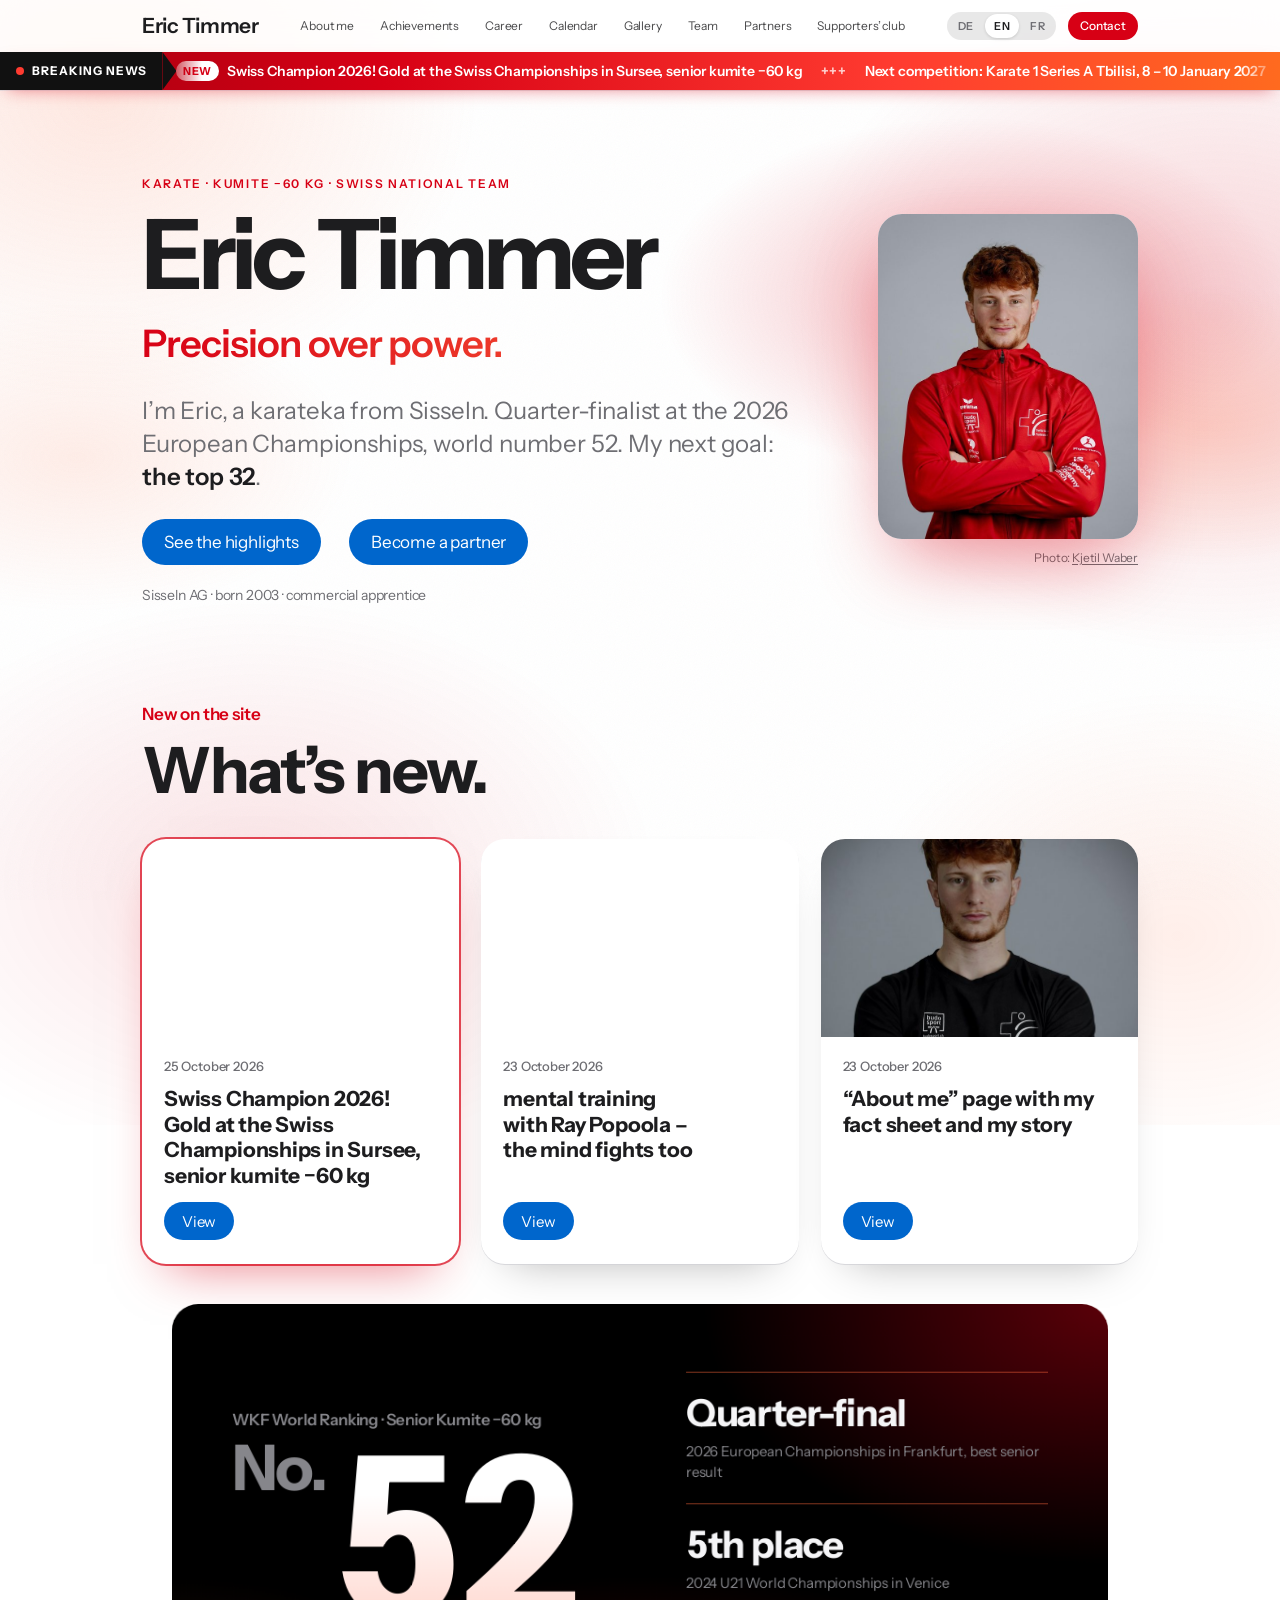
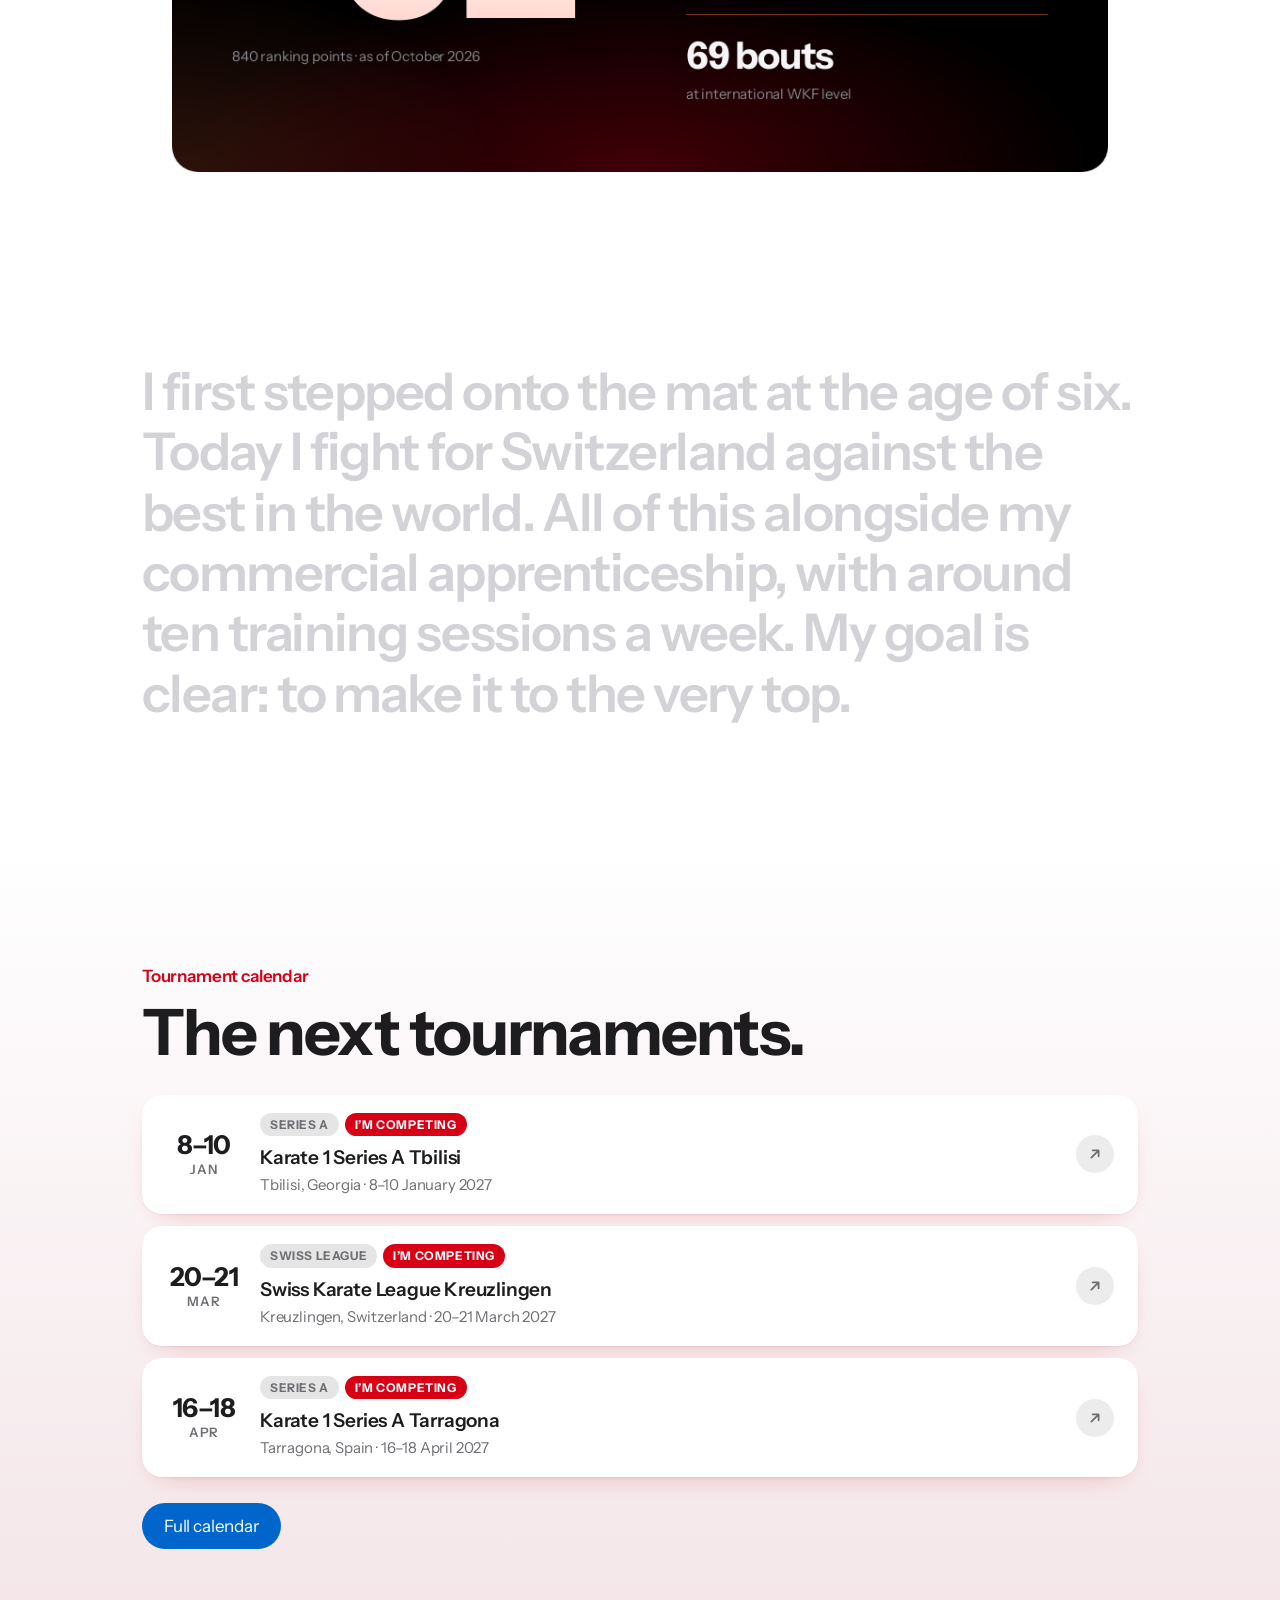
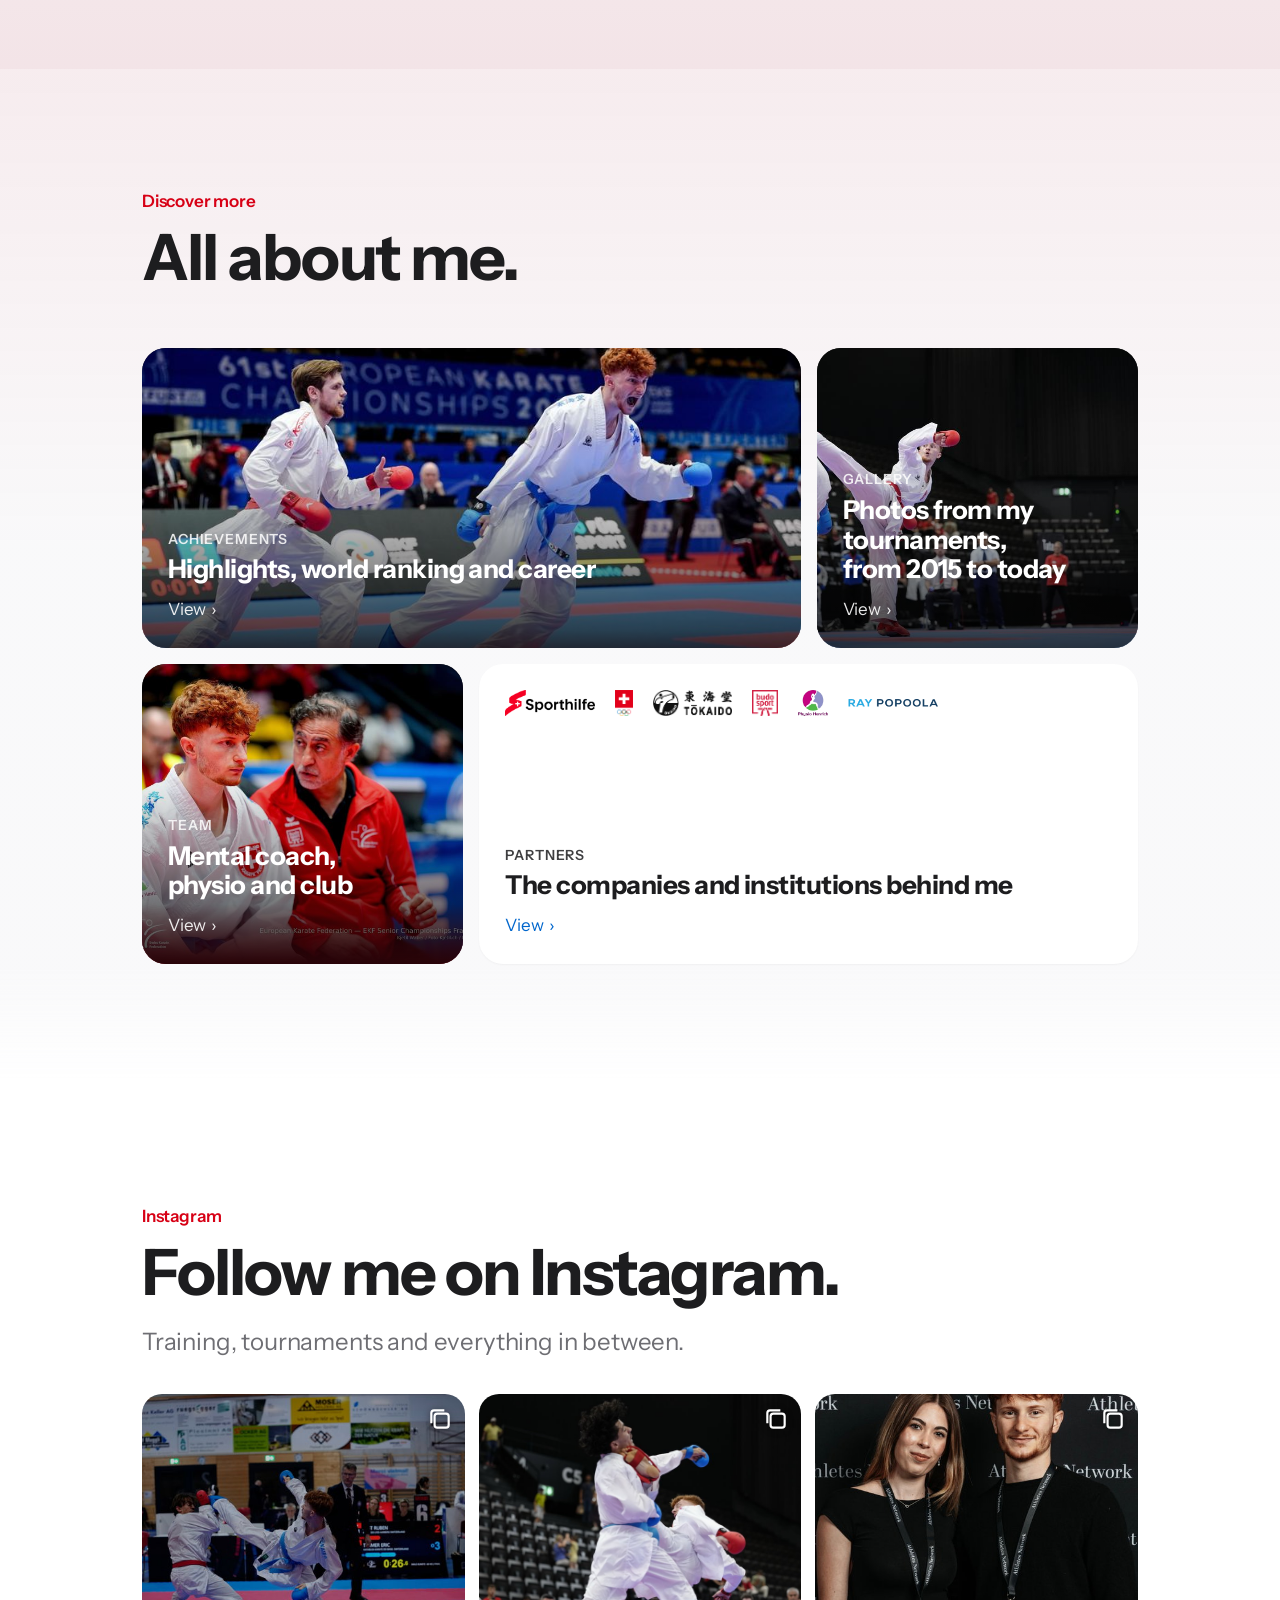
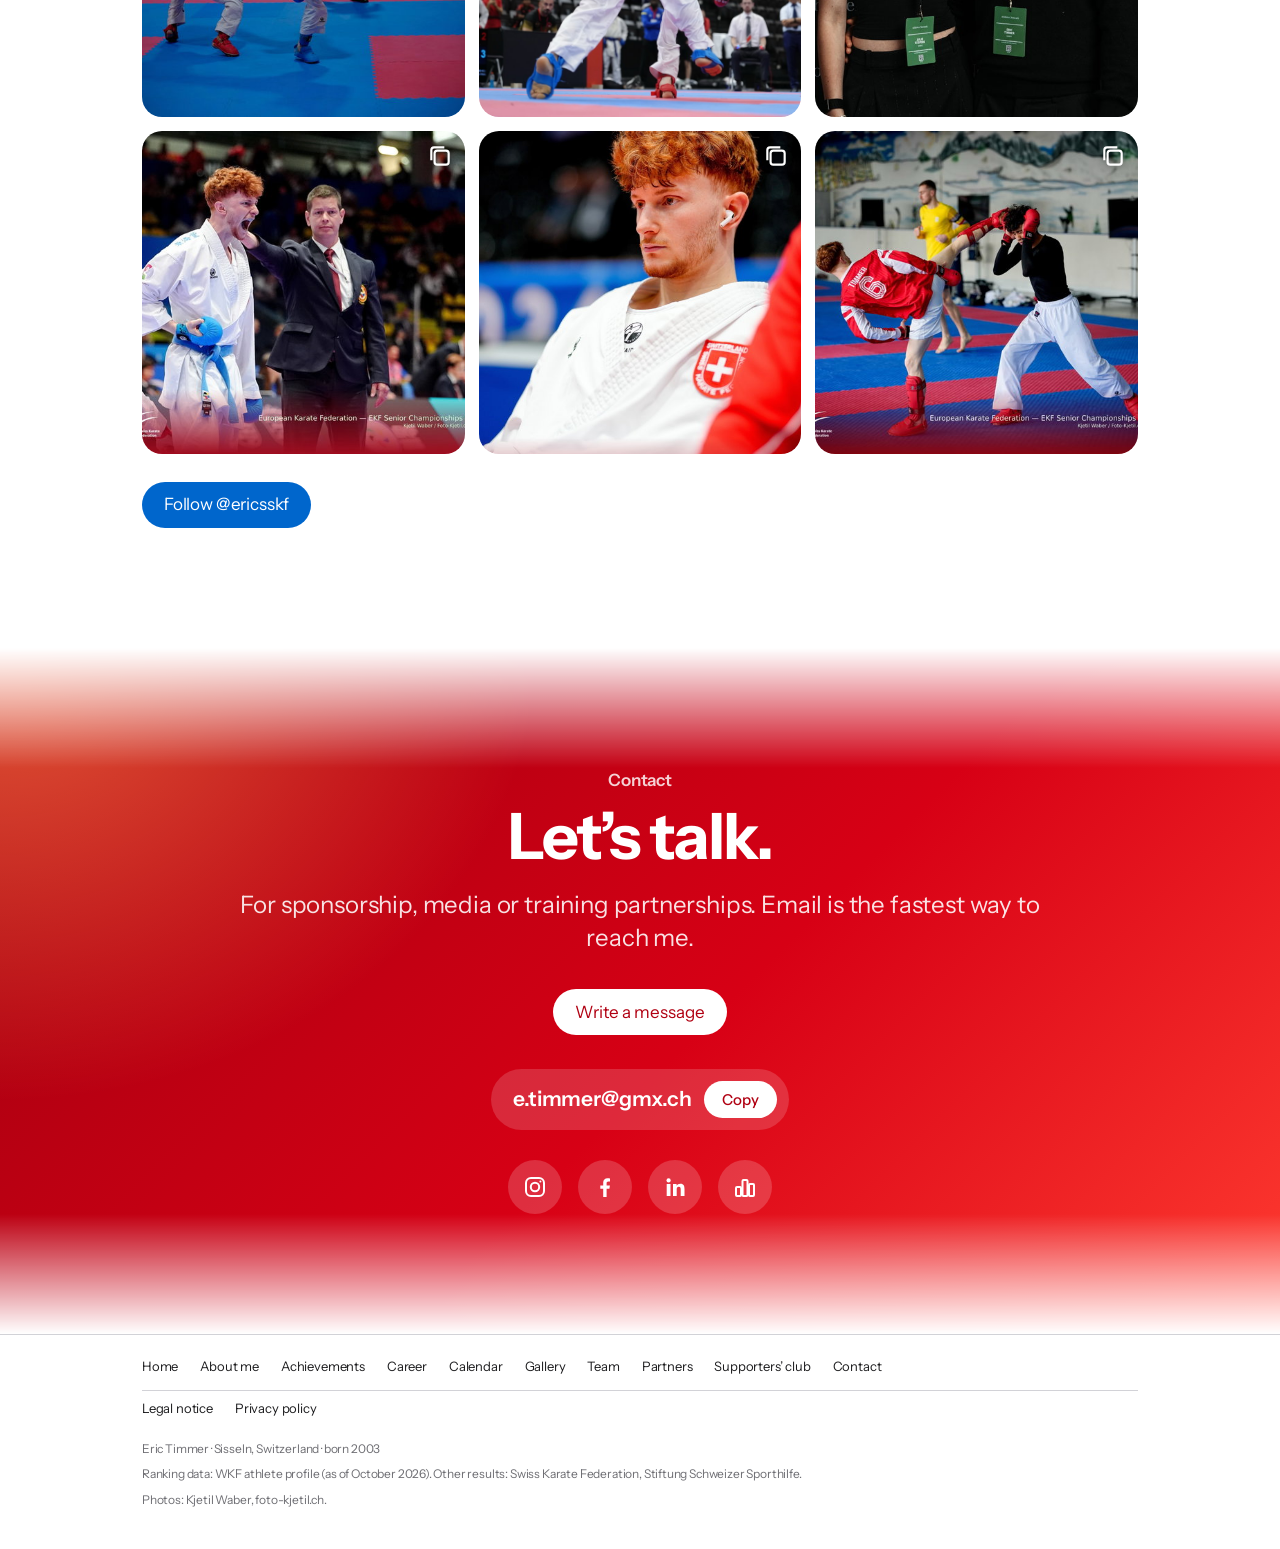
==== index.html @ 9032e252 "Laufband bleibt sichtbar, wenn alles angeklickt ist (Hinweis «auf dem neusten Stand») Co-Authored-By" ====
<!doctype html>
<html lang="de">
<head>
<meta charset="utf-8">
<meta name="viewport" content="width=device-width, initial-scale=1, viewport-fit=cover">
<meta name="color-scheme" content="light dark">
<meta name="theme-color" content="#ffffff" media="(prefers-color-scheme: light)">
<meta name="theme-color" content="#000000" media="(prefers-color-scheme: dark)">
<title>Eric Timmer · Karate, Kumite −60 kg, Schweizer Nationalkader</title>
<meta name="description" content="Eric Timmer, Karateka aus Sisseln (AG). Schweizer Nationalkader, Kumite −60 kg, Nummer 52 der WKF-Weltrangliste.">
<link rel="canonical" href="https://erictimmer.ch/">
<link rel="icon" href="favicon.svg" type="image/svg+xml">
<link rel="icon" href="favicon-32.png" sizes="32x32" type="image/png">
<link rel="apple-touch-icon" href="apple-touch-icon.png">
<meta property="og:type" content="website">
<meta property="og:site_name" content="Eric Timmer">
<meta property="og:locale" content="de_CH">
<meta property="og:title" content="Eric Timmer · Karate, Kumite −60 kg, Schweizer Nationalkader">
<meta property="og:description" content="Eric Timmer, Karateka aus Sisseln (AG). Schweizer Nationalkader, Kumite −60 kg, Nummer 52 der WKF-Weltrangliste.">
<meta property="og:url" content="https://erictimmer.ch/">
<meta property="og:image" content="https://erictimmer.ch/images/og-image.jpg">
<meta property="og:image:width" content="1200">
<meta property="og:image:height" content="630">
<meta property="og:image:alt" content="Eric Timmer in der Swiss-Karate-Federation-Jacke">
<meta name="twitter:card" content="summary_large_image">
<link rel="alternate" hreflang="de" href="https://erictimmer.ch/?lang=de">
<link rel="alternate" hreflang="en" href="https://erictimmer.ch/?lang=en">
<link rel="alternate" hreflang="fr" href="https://erictimmer.ch/?lang=fr">
<link rel="preconnect" href="https://fonts.googleapis.com">
<link rel="preconnect" href="https://fonts.gstatic.com" crossorigin>
<link href="https://fonts.googleapis.com/css2?family=Instrument+Sans:wght@400;500;600;700&display=swap" rel="stylesheet">
<link rel="stylesheet" href="assets/site.css?v=202610251950">
<script type="application/ld+json">{"@context": "https://schema.org", "@type": "Person", "name": "Eric Timmer", "url": "https://erictimmer.ch/", "image": "https://erictimmer.ch/images/portrait/eric-portrait.jpg", "jobTitle": "Karateka", "description": "Schweizer Karateka, Kumite −60 kg, Mitglied des Nationalkaders.", "address": {"@type": "PostalAddress", "addressLocality": "Sisseln", "addressRegion": "AG", "addressCountry": "CH"}, "sameAs": ["https://www.instagram.com/ericsskf/", "https://www.facebook.com/eric.timmer.313", "https://www.linkedin.com/in/eric-timmer-43140928b", "https://www.wkf.net/athletes/!/SUI02254"]}</script>
<script>document.documentElement.classList.add("intro")</script>
</head>
<body>
<div class="intro-cut" aria-hidden="true"><i></i><i></i><i></i><i></i><svg class="ic-cross" viewBox="0 0 32 32"><defs><linearGradient id="icGc" gradientUnits="userSpaceOnUse" x1="6" y1="6" x2="26" y2="26"><stop offset="0" stop-color="#ff9f0a"/><stop offset=".5" stop-color="#fff"/><stop offset="1" stop-color="#ff3b30"/></linearGradient></defs><path class="ic-line" d="M13 6h6v7h7v6h-7v7h-6v-7H6v-6h7z" pathLength="1" stroke="url(#icGc)"/></svg></div>
<nav class="top" aria-label="Hauptnavigation">
  <div class="wrap">
    <a class="brand" href="./">Eric Timmer</a>
    <div class="nav-links" id="navlinks">
      <a href="ueber-mich.html">Über mich</a>
      <a href="erfolge.html">Erfolge</a>
      <a href="karriere.html">Karriere</a>
      <a href="kalender.html">Kalender</a>
      <a href="galerie.html">Galerie</a>
      <a href="team.html">Team</a>
      <a href="partner.html">Partner</a>
      <a href="goennerclub.html">Gönnerclub</a>
      <a href="#kontakt" class="only-m" data-contact>Kontakt</a>
    </div>
    <div class="nav-right">
      <div class="lang" role="group" aria-label="Sprache · Language · Langue">
        <button type="button" data-lang="de" aria-pressed="true" lang="de" title="Deutsch">DE</button>
        <button type="button" data-lang="en" aria-pressed="false" lang="en" title="English">EN</button>
        <button type="button" data-lang="fr" aria-pressed="false" lang="fr" title="Français">FR</button>
      </div>
      <a class="pill" href="#kontakt" data-contact>Kontakt</a>
      <button type="button" class="menu-btn" id="menubtn" aria-label="Menü" aria-expanded="false" aria-controls="navlinks"><svg class="bars" viewBox="0 0 20 20" fill="none" stroke="currentColor" stroke-width="1.8" stroke-linecap="round"><path d="M3 6h14M3 14h14"/></svg><svg class="x" viewBox="0 0 20 20" fill="none" stroke="currentColor" stroke-width="1.8" stroke-linecap="round"><path d="M5 5l10 10M15 5L5 15"/></svg></button>
    </div>
  </div>
</nav>

<main id="top">

<!-- HERO -->
  <section class="hero hero-split">
    <div class="wrap hs">
      <div class="hs-text">
        <div class="eyebrow">Karate · Kumite −60 kg · Schweizer Nationalkader</div>
        <h1>Eric Timmer</h1>
        <div class="sub">Präzision statt Kraft.</div>
        <p class="lead">Ich bin Eric, Karateka aus Sisseln. Viertelfinal an der Europameisterschaft 2026, Nummer 52 der Welt. Mein nächstes Ziel: <b>die Top 32</b>.</p>
        <div class="ctas">
          <a class="btn" href="erfolge.html">Highlights ansehen</a>
          <a class="btn" href="partner.html">Partner werden</a>
        </div>
        <p class="hs-meta">Sisseln AG · Jahrgang 2003 · Kaufmann EFZ in Ausbildung</p>
      </div>
      <figure class="hs-photo">
        <img src="images/portrait/eric-portrait.jpg" srcset="images/portrait/eric-portrait-sm.jpg 640w, images/portrait/eric-portrait.jpg 1100w" sizes="(max-width: 860px) 100vw, 480px" width="1100" height="1650" alt="Eric Timmer im Dress der Swiss Karate Federation" fetchpriority="high" decoding="async">
        <figcaption>Foto: <a href="https://foto-kjetil.ch" target="_blank" rel="noopener">Kjetil Waber</a></figcaption>
      </figure>
    </div>
  </section>
<!-- NEU -->
  <section class="band news-home" id="neu" hidden>
    <div class="wrap">
      <div class="eyebrow r">Neu auf der Seite</div>
      <h2 class="h-sec r" style="--d:.05s">Das ist neu.</h2>
      <div class="ncards" id="newscards" data-limit="3"></div>
    </div>
  </section>
<!-- PANEL -->
  <section class="stage" id="ranking">
    <div class="wrap">
      <div class="panel" id="panel">
        <div class="panel-grid">
          <div>
            <div class="k">WKF-Weltrangliste · Elite Kumite −60 kg</div>
            <div class="rank-big"><small>Nr.</small><span class="count" data-to="52">52</span></div>
            <p class="cap">840 Ranglistenpunkte · Stand Oktober 2026</p>
          </div>
          <div class="panel-facts">
            <div class="pf"><div class="v">Viertelfinal</div><div class="l">EM 2026 in Frankfurt, bestes Elite-Resultat</div></div>
            <div class="pf"><div class="v">5. Platz</div><div class="l">U21-Weltmeisterschaft 2024 in Venedig</div></div>
            <div class="pf"><div class="v"><span class="count" data-to="69">69</span> Kämpfe</div><div class="l">auf internationaler WKF-Ebene</div></div>
          </div>
        </div>
      </div>
    </div>
  </section>
<!-- STATEMENT -->
  <section class="band statement">
    <div class="wrap">
      <p id="statement">Mit sechs Jahren stand ich zum ersten Mal auf der Matte. Heute kämpfe ich für die *Schweiz* gegen die Besten der Welt. Neben meiner KV-Lehre und mit rund zehn Trainings pro Woche. Mein Ziel ist klar: ganz *an* *die* *Spitze.*</p>
    </div>
  </section>
  <!-- ENTDECKEN -->
  <section class="band" id="turniere">
    <div class="wrap">
      <div class="eyebrow r">Turnierkalender</div>
      <h2 class="h-sec r" style="--d:.05s">Die nächsten Turniere.</h2>
      <div id="calnext" class="cal" data-limit="3" aria-live="polite"></div>
      <div class="r" style="--d:.1s; margin-top: 26px"><a class="btn" href="kalender.html">Ganzer Kalender</a></div>
    </div>
  </section>
  <section class="band alt" id="entdecken">
    <div class="wrap">
      <div class="eyebrow r">Entdecke mehr</div>
      <h2 class="h-sec r" style="--d:.05s">Alles über mich.</h2>
      <div class="xtiles">
        <a class="xt wide r" href="erfolge.html"><img src="images/em-frankfurt-2026/10-sm.jpg" alt="" loading="lazy" decoding="async"><span class="xt-k">Erfolge</span><span class="xt-h">Highlights, Weltrangliste und Karriere</span><span class="xt-go chev">Ansehen</span></a>
        <a class="xt r" href="galerie.html" style="--d:.06s"><img src="images/basel-open-masters-2026/04-sm.jpg" alt="" loading="lazy" decoding="async"><span class="xt-k">Galerie</span><span class="xt-h">Fotos von meinen Turnieren, von 2015 bis heute</span><span class="xt-go chev">Ansehen</span></a>
        <a class="xt r" href="team.html"><img src="images/em-frankfurt-2026/13-sm.jpg" alt="" loading="lazy" decoding="async"><span class="xt-k">Team</span><span class="xt-h">Mentalcoach, Physio und Verein</span><span class="xt-go chev">Ansehen</span></a>
        <a class="xt plain wide r" href="partner.html" style="--d:.06s"><span class="xt-logos"><img src="images/partner/sporthilfe.png" alt=""><img src="images/partner/swiss-olympic.png" alt=""><img src="images/partner/tokaido.png" alt=""><img src="images/partner/budosport.png" alt=""><img src="images/partner/physio-henrich.png" alt=""><img src="images/partner/ray-popoola.png" alt=""></span><span class="xt-k">Partner</span><span class="xt-h">Die Firmen und Institutionen hinter mir</span><span class="xt-go chev">Ansehen</span></a>
      </div>
    </div>
  </section>
<!-- KONTAKT -->
  <!-- INSTAGRAM (Daten: assets/instagram.json, täglich über Behold) -->
  <section class="band" id="instagram" hidden>
    <div class="wrap">
      <div class="eyebrow r">Instagram</div>
      <h2 class="h-sec r" style="--d:.05s">Folge mir auf Instagram.</h2>
      <p class="lead r" style="--d:.1s">Training, Turniere und alles dazwischen.</p>
      <div class="ig-grid" id="ig-grid"></div>
      <div class="r" style="margin-top: 28px"><a class="btn" href="https://www.instagram.com/ericsskf/" target="_blank" rel="noopener">@ericsskf folgen</a></div>
    </div>
  </section>
  <section class="band contact" id="kontakt">
    <div class="wrap">
      <div class="eyebrow r">Kontakt</div>
      <h2 class="h-sec r" style="--d:.05s">Lass uns reden.</h2>
      <p class="lead r" style="--d:.1s">Für Sponsoring, Medien oder Trainingskooperationen. Am schnellsten per E-Mail.</p>
      <div class="r" style="--d:.12s; margin-top: 34px"><button type="button" class="btn cd-open" data-contact>Nachricht schreiben</button></div>
      <div class="mailrow r" style="--d:.15s">
        <code id="mail">e.timmer@gmx.ch</code>
        <button type="button" id="copy">Kopieren</button>
      </div>
      <div class="socials r" style="--d:.2s">
        <a class="sico" href="https://www.instagram.com/ericsskf/" target="_blank" rel="noopener" aria-label="Instagram" title="Instagram"><svg viewBox="0 0 24 24" aria-hidden="true" fill="none" stroke="currentColor" stroke-width="2" stroke-linecap="round" stroke-linejoin="round"><rect x="3" y="3" width="18" height="18" rx="5"/><circle cx="12" cy="12" r="4.2"/><circle cx="17.4" cy="6.6" r="1" fill="currentColor" stroke="none"/></svg></a>
        <a class="sico" href="https://www.facebook.com/eric.timmer.313" target="_blank" rel="noopener" aria-label="Facebook" title="Facebook"><svg viewBox="0 0 24 24" aria-hidden="true" fill="currentColor"><path d="M13.6 22v-8.2h2.8l.5-3.4h-3.3V8.3c0-1 .4-1.800 1.900-1.800H17V3.400c-.3 0-1.300-.2-2.500-.2-2.600 0-4.300 1.600-4.300 4.400v2.800H7.300v3.400h2.900V22z"/></svg></a>
        <a class="sico" href="https://www.linkedin.com/in/eric-timmer-43140928b" target="_blank" rel="noopener" aria-label="LinkedIn" title="LinkedIn"><svg viewBox="0 0 24 24" aria-hidden="true" fill="currentColor"><circle cx="5.600" cy="5.400" r="2.100"/><rect x="3.700" y="9" width="3.800" height="12"/><path d="M10 9h3.600v1.700c.6-1.100 1.900-2 3.800-2 3.500 0 4.100 2.300 4.100 5.300V21h-3.800v-6.200c0-1.500 0-3-1.900-3s-2.100 1.400-2.100 2.900V21H10z"/></svg></a>
        <a class="sico" href="https://www.wkf.net/athletes/!/SUI02254" target="_blank" rel="noopener" aria-label="WKF-Profil" title="WKF-Profil"><svg viewBox="0 0 24 24" aria-hidden="true" fill="none" stroke="currentColor" stroke-width="2" stroke-linecap="round" stroke-linejoin="round"><rect x="3" y="12" width="5" height="9" rx="1"/><rect x="9.500" y="5" width="5" height="16" rx="1"/><rect x="16" y="9" width="5" height="12" rx="1"/></svg></a>
      </div>
    </div>
  </section>

<dialog class="cdlg" id="cdlg" aria-labelledby="cdlg-t">
    <form id="cform" novalidate>
      <div class="cd-head"><h3 id="cdlg-t">Schreib mir</h3><button type="button" class="cd-x" id="cdx" aria-label="Schliessen">×</button></div>
      <p class="cd-sub">Ich melde mich so schnell wie möglich bei dir.</p>
      <label class="fl" for="cf-name"><span>Name</span><input id="cf-name" name="name" autocomplete="name" required></label>
      <label class="fl" for="cf-email"><span>E-Mail</span><input id="cf-email" name="email" type="email" autocomplete="email" required></label>
      <label class="fl" for="cf-topic"><span>Thema</span><select id="cf-topic" name="topic"><option value="Sponsoring">Sponsoring</option><option value="Gönnerclub">Gönnerclub</option><option value="Medien">Medien</option><option value="Training">Training</option><option value="Anderes">Anderes</option></select></label>
      <label class="fl" for="cf-msg"><span>Nachricht</span><textarea id="cf-msg" name="message" rows="6" required></textarea></label>
      <input type="text" name="_honey" id="cf-honey" class="hp" tabindex="-1" autocomplete="off" aria-hidden="true">
      <p class="cd-err" id="cf-err" role="alert" hidden></p>
      <button class="btn cd-send" type="submit" id="cf-send">Nachricht senden</button>
      <p class="cd-priv">Deine Nachricht wird über den Formular-Dienst Web3Forms an mein E-Mail-Postfach weitergeleitet.</p>
    </form>
    <div class="cd-done" id="cf-done" hidden>
      <div class="cd-ok" aria-hidden="true">✓</div>
      <h3>Danke!</h3>
      <p>Deine Nachricht ist unterwegs. Ich melde mich bald bei dir.</p>
      <button type="button" class="btn cd-send" id="cf-close">Schliessen</button>
    </div>
  </dialog>
</main>

<footer>
  <div class="wrap">
    <nav class="fnav" aria-label="Seiten">
      <a href="./">Startseite</a>
      <a href="ueber-mich.html">Über mich</a>
      <a href="erfolge.html">Erfolge</a>
      <a href="karriere.html">Karriere</a>
      <a href="kalender.html">Kalender</a>
      <a href="galerie.html">Galerie</a>
      <a href="team.html">Team</a>
      <a href="partner.html">Partner</a>
      <a href="goennerclub.html">Gönnerclub</a>
      <a href="#kontakt" data-contact>Kontakt</a>
    </nav>
    <nav class="fnav flegal" aria-label="Rechtliches">
      <a href="impressum.html">Impressum</a>
      <a href="datenschutz.html">Datenschutz</a>
    </nav>
    <div>Eric Timmer · Sisseln AG · Jahrgang 2003</div>
    <div>Ranglistendaten: WKF-Athletenprofil (Stand Oktober 2026). Weitere Resultate: Swiss Karate Federation, Stiftung Schweizer Sporthilfe.</div>
    <div>Fotos: Kjetil Waber, foto-kjetil.ch.</div>
  </div>
</footer>

<script src="assets/site.js?v=202610251950"></script>
</body>
</html>
---- assets/site.css ----
/* Layout: Apple-artige Produktseite. Helle, ruhige Flächen, riesige Typo, ein dunkles "Produkt"-Panel mit dem Weltrang, Highlights als wischbare Galerie. */
:root {
  --bg: #ffffff;
  --bg-alt: #f5f5f7;
  --fg: #1d1d1f;
  --muted: #6e6e73;
  --faint: #d2d2d7;
  --red: #d70015;
  --link: #0066cc;
  --panel: #000000;
  --panel-fg: #f5f5f7;
  --panel-muted: #86868b;
  --card: #ffffff;
  --nav: rgba(255,255,255,0.78);
  --font: -apple-system, BlinkMacSystemFont, "SF Pro Display", "Instrument Sans", "Segoe UI", Roboto, "Helvetica Neue", Arial, sans-serif;
  --text: -apple-system, BlinkMacSystemFont, "SF Pro Text", "Instrument Sans", "Segoe UI", Roboto, "Helvetica Neue", Arial, sans-serif;
  --ease: cubic-bezier(.25,.1,.25,1);
  --wrap: 1040px;
}
@media (prefers-color-scheme: dark) {
  :root:not([data-theme="light"]) {
    --bg: #000000; --bg-alt: #161617; --fg: #f5f5f7; --muted: #a1a1a6; --faint: #424245;
    --red: #ff453a; --link: #2997ff; --panel: #1c1c1e; --panel-fg: #f5f5f7; --panel-muted: #98989d;
    --card: #1c1c1e; --nav: rgba(22,22,23,0.78); color-scheme: dark;
  }
}
:root[data-theme="dark"] {
  --bg: #000000; --bg-alt: #161617; --fg: #f5f5f7; --muted: #a1a1a6; --faint: #424245;
  --red: #ff453a; --link: #2997ff; --panel: #1c1c1e; --panel-fg: #f5f5f7; --panel-muted: #98989d;
  --card: #1c1c1e; --nav: rgba(22,22,23,0.78); color-scheme: dark;
}

* { box-sizing: border-box; }
body { margin: 0; }
img { max-width: 100%; }
html { scroll-behavior: smooth; }
body {
  background: var(--bg); color: var(--fg);
  font-family: var(--text); font-size: 17px; line-height: 1.47; letter-spacing: -0.01em;
  -webkit-font-smoothing: antialiased; overflow-x: hidden;
}
body::before { content: ""; position: fixed; inset: 0 0 auto; height: env(safe-area-inset-top, 0px); z-index: 10; background: var(--nav); }
h1, h2, h3 { font-family: var(--font); margin: 0; text-wrap: balance; letter-spacing: -0.03em; }
p { margin: 0; }
a { color: var(--link); text-decoration: none; }
a:hover { text-decoration: underline; }
a:focus-visible, button:focus-visible { outline: 2px solid var(--link); outline-offset: 3px; border-radius: 6px; }

.wrap { max-width: var(--wrap); margin: 0 auto; padding-left: max(22px, env(safe-area-inset-left, 0px)); padding-right: max(22px, env(safe-area-inset-right, 0px)); }
.band { padding-block: 120px; }
.band.alt { background: var(--bg-alt); }
@media (max-width: 734px) { .band { padding-block: 80px; } }

.eyebrow { font-size: 17px; font-weight: 600; color: var(--red); margin-bottom: 10px; }
.h-sec { font-size: clamp(40px, 6vw, 64px); font-weight: 700; line-height: 1.06; }
.lead { font-size: clamp(19px, 2.2vw, 24px); color: var(--muted); line-height: 1.38; margin-top: 18px; max-width: 34em; }
.lead b { color: var(--fg); font-weight: 600; }
.chev::after { content: "›"; margin-left: .3em; }

/* ---------- reveal (nur für Elemente unterhalb des ersten Bildschirms) ---------- */
.r { transition: opacity 1s var(--ease), transform 1s var(--ease); transition-delay: var(--d, 0s); }
.r.pre { opacity: 0; transform: translateY(36px); }

/* ---------- nav ---------- */
nav.top {
  position: sticky; top: env(safe-area-inset-top, 0px); z-index: 50;
  background: var(--nav); backdrop-filter: saturate(180%) blur(20px); -webkit-backdrop-filter: saturate(180%) blur(20px);
  border-bottom: 1px solid color-mix(in srgb, var(--faint) 60%, transparent);
}
nav.top .wrap { display: flex; align-items: center; justify-content: space-between; height: 52px; gap: 16px; }
.brand { font-family: var(--font); font-weight: 600; font-size: 21px; color: var(--fg); letter-spacing: -0.02em; white-space: nowrap; }
.brand:hover { text-decoration: none; }
.nav-links { display: flex; gap: 26px; font-size: 12px; }
.nav-links a { color: var(--fg); opacity: .8; }
.nav-links a:hover { opacity: 1; text-decoration: none; }
.pill { font-size: 12px; font-weight: 500; background: var(--red); color: #fff; padding: 5px 12px; border-radius: 980px; white-space: nowrap; }
.pill:hover { text-decoration: none; filter: brightness(1.08); }
@media (max-width: 1160px) { .nav-links { gap: 16px; } }
@media (max-width: 1000px) { .nav-links { display: none; } }
.nav-right { display: flex; align-items: center; gap: 12px; }
.lang { display: flex; gap: 2px; padding: 2px; border-radius: 980px; background: color-mix(in srgb, var(--muted) 16%, transparent); }
.lang button { border: 0; background: transparent; cursor: pointer; font: 600 11px var(--text); letter-spacing: .05em; color: var(--muted); padding: 5px 9px; border-radius: 980px; transition: background .25s, color .25s; }
.lang button:hover { color: var(--fg); }
.lang button[aria-pressed="true"] { background: var(--bg); color: var(--fg); box-shadow: 0 1px 3px rgba(0,0,0,.14); }

/* ---------- hero ---------- */
.hero { text-align: center; padding-block: 88px 40px; }
.hero .eyebrow { margin-bottom: 14px; }
.hero h1 { font-size: clamp(56px, 11vw, 120px); font-weight: 700; line-height: 1; letter-spacing: -0.045em; }
.hero .sub { font-family: var(--font); font-size: clamp(26px, 4vw, 40px); font-weight: 600; margin-top: 14px; letter-spacing: -0.025em; }
.hero .lead { margin: 18px auto 0; text-align: center; }
.hero .ctas { display: flex; justify-content: center; align-items: center; gap: 12px clamp(16px, 4vw, 28px); margin-top: 26px; font-size: 17px; flex-wrap: wrap; }
.hero .ctas > a { display: inline-flex; align-items: center; min-height: 46px; line-height: 1; }
.btn { display: inline-flex; align-items: center; justify-content: center; min-height: 46px; background: var(--link); color: #fff; padding: 0 22px; border-radius: 980px; font-size: 17px; line-height: 1; }
.btn:hover { text-decoration: none; filter: brightness(1.08); }
@keyframes rise { from { opacity: .25; transform: translateY(18px); } to { opacity: 1; transform: none; } }
.intro .hero .hs-text > *, .intro .hero .hs-photo { animation: rise 1.1s var(--ease) both; }
.intro .hero .hs-text > *:nth-child(2) { animation-delay: .08s; }
.intro .hero .hs-text > *:nth-child(3) { animation-delay: .16s; }
.intro .hero .hs-text > *:nth-child(4) { animation-delay: .24s; }
.intro .hero .hs-text > *:nth-child(5) { animation-delay: .32s; }
.intro .hero .hs-text > *:nth-child(6) { animation-delay: .4s; }
.intro .hero .hs-photo { animation-delay: .2s; }

/* produkt-panel: der Weltrang */
.stage { padding-bottom: 40px; }
.panel {
  position: relative; overflow: hidden; border-radius: 28px; background: var(--panel); color: var(--panel-fg);
  padding: clamp(36px, 6vw, 72px) clamp(24px, 5vw, 64px);
  transform-origin: 50% 0; will-change: transform;
}
.panel::before {
  content: ""; position: absolute; inset: auto -20% -60% -20%; height: 120%;
  background: radial-gradient(closest-side, color-mix(in srgb, var(--red) 55%, transparent), transparent 70%);
  opacity: .55; pointer-events: none;
}
.panel-grid { position: relative; display: grid; grid-template-columns: 1.15fr 1fr; gap: 40px; align-items: center; }
@media (max-width: 760px) { .panel-grid { grid-template-columns: 1fr; } }
.panel .k { font-size: 17px; font-weight: 600; color: var(--panel-muted); }
.rank-big { font-family: var(--font); font-weight: 700; font-size: clamp(120px, 22vw, 240px); line-height: .85; letter-spacing: -0.06em; font-variant-numeric: tabular-nums; margin-top: 10px; }
.rank-big small { font-size: .28em; letter-spacing: -0.03em; vertical-align: top; margin-right: .08em; color: var(--panel-muted); }
.panel .cap { color: var(--panel-muted); margin-top: 14px; font-size: 15px; }
.panel-facts { display: grid; gap: 22px; }
.pf { border-top: 1px solid rgba(255,255,255,.16); padding-top: 14px; }
.pf .v { font-family: var(--font); font-size: clamp(28px, 3.4vw, 40px); font-weight: 700; letter-spacing: -0.03em; font-variant-numeric: tabular-nums; }
.pf .l { color: var(--panel-muted); font-size: 15px; }

/* ---------- statement (Wort für Wort) ---------- */
.statement p { font-family: var(--font); font-size: clamp(30px, 4.6vw, 52px); font-weight: 600; line-height: 1.16; letter-spacing: -0.03em; max-width: 22em; }
.statement .w { color: var(--faint); transition: color .25s linear; }
.statement .w.on { color: var(--fg); }
.statement .w.hl.on { color: var(--red); }

/* ---------- highlights gallery ---------- */
.gal-head { display: flex; justify-content: space-between; align-items: end; gap: 20px; flex-wrap: wrap; }
.gal-nav { display: flex; gap: 12px; }
.gal-nav button {
  width: 44px; height: 44px; border-radius: 50%; border: 0; cursor: pointer;
  background: color-mix(in srgb, var(--muted) 18%, transparent); color: var(--fg); font-size: 20px; line-height: 1;
  transition: background .2s, opacity .2s;
}
.gal-nav button:hover { background: color-mix(in srgb, var(--muted) 30%, transparent); }
.gal-nav button:disabled { opacity: .35; cursor: default; }
.gallery {
  display: grid; grid-auto-flow: column; grid-auto-columns: min(372px, 82vw); gap: 20px;
  overflow-x: auto; scroll-snap-type: x mandatory; scrollbar-width: none;
  margin-top: 40px; padding-block: 8px 24px;
  padding-left: max(22px, env(safe-area-inset-left, 0px), calc((100vw - var(--wrap)) / 2 + 22px));
  padding-right: max(22px, env(safe-area-inset-right, 0px));
  scroll-padding-left: max(22px, calc((100vw - var(--wrap)) / 2 + 22px));
}
.gallery::-webkit-scrollbar { display: none; }
.hcard {
  scroll-snap-align: start; position: relative; min-height: 500px; border-radius: 26px; overflow: hidden;
  background: var(--card); padding: 30px 28px; display: flex; flex-direction: column; gap: 10px;
  box-shadow: 0 2px 12px rgba(0,0,0,.06);
  transition: transform .5s var(--ease), box-shadow .5s var(--ease);
}
.hcard:hover { transform: scale(1.015); box-shadow: 0 10px 34px rgba(0,0,0,.12); }
.hcard .when { font-size: 13px; font-weight: 600; color: var(--muted); text-transform: uppercase; letter-spacing: .06em; }
.hcard h3 { font-size: 26px; font-weight: 700; line-height: 1.12; letter-spacing: -0.025em; }
.hcard p { color: var(--muted); font-size: 16px; }
.hcard .big { margin-top: auto; font-family: var(--font); font-weight: 700; font-size: 96px; line-height: .9; letter-spacing: -0.05em; font-variant-numeric: tabular-nums; }
.hcard .big small { font-size: 22px; letter-spacing: -0.01em; font-weight: 600; display: block; margin-top: 8px; color: var(--muted); }
.hcard.dark { background: var(--panel); color: var(--panel-fg); }
.hcard.dark p, .hcard.dark .when, .hcard.dark .big small { color: var(--panel-muted); }
.hcard.red .big { color: var(--red); }
.hcard blockquote { margin: 6px 0 0; font-family: var(--font); font-size: 21px; font-weight: 600; letter-spacing: -0.02em; }
.dots { display: flex; justify-content: center; gap: 8px; margin-top: 6px; }
.dots i { width: 8px; height: 8px; border-radius: 50%; background: var(--faint); transition: background .3s, width .3s; }
.dots i.on { background: var(--fg); width: 22px; border-radius: 4px; }

/* ---------- ranking ---------- */
.rank-wrap { display: grid; grid-template-columns: 1fr 1fr; gap: 24px; align-items: stretch; margin-top: 56px; }
@media (max-width: 860px) { .rank-wrap { grid-template-columns: 1fr; gap: 40px; } }
.track-box { background: var(--card); border-radius: 26px; padding: 36px 30px 30px; }
.band.alt .track-box { background: var(--card); }
.band:not(.alt) .track-box { background: var(--bg-alt); }
.track-title { font-weight: 600; font-size: 17px; }
.track-sub { color: var(--muted); font-size: 15px; margin-top: 2px; }
.track { position: relative; height: 10px; border-radius: 6px; margin: 64px 0 40px; background: linear-gradient(90deg, color-mix(in srgb, var(--red) 75%, transparent) 0 32%, var(--faint) 32% 100%); }
.mark { position: absolute; top: 50%; transform: translate(-50%, -50%); }
.mark .dot { width: 22px; height: 22px; border-radius: 50%; background: var(--fg); border: 4px solid var(--card); box-shadow: 0 2px 8px rgba(0,0,0,.25); }
.mark .lab { position: absolute; bottom: 30px; left: 50%; transform: translateX(-50%); white-space: nowrap; font-size: 13px; font-weight: 600; text-align: center; }
.mark.goal .dot { background: var(--red); width: 14px; height: 14px; border-width: 3px; }
.mark.goal .lab { bottom: auto; top: 22px; color: var(--red); }
#me { left: 52%; transition: left 1.8s var(--ease); }
.scale { display: flex; justify-content: space-between; font-size: 13px; color: var(--muted); font-variant-numeric: tabular-nums; }
.pts { display: grid; gap: 10px; margin-top: 28px; }
.pt-row { display: grid; grid-template-columns: 1fr auto; gap: 12px; align-items: center; font-size: 15px; }
.pt-row .bar { grid-column: 1 / -1; height: 6px; border-radius: 4px; background: var(--faint); overflow: hidden; }
.pt-row .bar i { display: block; height: 100%; border-radius: 4px; background: var(--fg); width: var(--w); transition: width 1.4s var(--ease); }
.pt-row .num { font-variant-numeric: tabular-nums; color: var(--muted); }
.r.pre .pt-row .bar i { width: 0; }

/* ---------- timeline ---------- */
.years { margin-top: 56px; display: grid; gap: 0; }
.yr { display: grid; grid-template-columns: 140px 1fr; gap: 28px; align-items: baseline; padding-block: 28px; border-top: 1px solid var(--faint); }
.yr:last-child { border-bottom: 1px solid var(--faint); }
@media (max-width: 640px) { .yr { grid-template-columns: 1fr; gap: 8px; } }
.yr .y { font-family: var(--font); font-size: 40px; font-weight: 700; letter-spacing: -0.04em; line-height: 1; font-variant-numeric: tabular-nums; }
.yr .y.now { color: var(--red); }
.yr ul { list-style: none; margin: 0; padding: 0; display: grid; gap: 10px; }
.yr li { font-size: 19px; line-height: 1.4; }
.yr li span { color: var(--muted); }

/* ---------- team ---------- */
.tiles { display: grid; grid-template-columns: repeat(3, 1fr); gap: 20px; margin-top: 56px; }
@media (max-width: 900px) { .tiles { grid-template-columns: 1fr 1fr; } }
@media (max-width: 560px) { .tiles { grid-template-columns: 1fr; } }
.tile { background: var(--card); border-radius: 22px; padding: 28px 26px; display: grid; gap: 6px; align-content: start; }
.band:not(.alt) .tile { background: var(--bg-alt); }
.tile .role { font-size: 13px; font-weight: 600; color: var(--red); text-transform: uppercase; letter-spacing: .06em; }
.tile h3 { font-size: 22px; font-weight: 700; letter-spacing: -0.02em; }
.tile p { color: var(--muted); font-size: 15px; }
.tile.wide { grid-column: span 2; }
@media (max-width: 560px) { .tile.wide { grid-column: auto; } }

/* ---------- partner ---------- */
.partners { display: flex; flex-wrap: wrap; justify-content: center; gap: 12px; margin-top: 56px; }
.partners .partner { flex: 1 1 220px; max-width: 250px; border-radius: 20px; }
.partner { background: var(--bg); padding: 30px 22px 24px; display: grid; gap: 6px; min-height: 190px; align-content: center; justify-items: center; text-align: center; color: var(--fg); text-decoration: none; transition: background .3s var(--ease); }
.partners .partner { transition: transform .4s var(--ease), box-shadow .4s var(--ease); }
a.partner:hover { text-decoration: none; transform: translateY(-4px); box-shadow: 0 14px 34px rgba(0,0,0,.10); }
.partner .logo { height: 72px; display: flex; align-items: center; justify-content: center; }
.partner .logo { height: 84px; width: 100%; min-width: 0; }
.partner .logo img { max-height: 84px; max-width: min(180px, 100%); width: auto; height: auto; object-fit: contain; transition: transform .4s var(--ease); }
a.partner:hover .logo img, a.partner:focus-visible .logo img { transform: scale(1.06); }
/* Logo-Kacheln bewusst immer hell, damit alle Logos (auch schwarze) in beiden Modi lesbar sind */
.partners .partner { background: #ffffff; color: #1d1d1f; box-shadow: 0 1px 2px rgba(0,0,0,.04); }
.partners .partner .ds { color: #6e6e73; }
.partners .partner .visit { color: #0066cc; }
.partner .visit { font-size: 13px; color: var(--link); opacity: 0; transform: translateY(4px); transition: opacity .3s, transform .3s var(--ease); }
.partner .visit::after { content: " ↗"; }
a.partner:hover .visit, a.partner:focus-visible .visit { opacity: 1; transform: none; }
@media (hover: none) { .partner .visit { opacity: 1; transform: none; } }
@media (max-width: 760px) { .partners .partner { flex-basis: calc(50% - 6px); max-width: calc(50% - 6px); min-height: 160px; padding-inline: 12px; } .partner .nm { font-size: 18px; } }
.partner .nm { font-family: var(--font); font-size: 22px; font-weight: 700; letter-spacing: -0.02em; }
.partner .ds { color: var(--muted); font-size: 14px; }
.offer { display: grid; grid-template-columns: repeat(3, 1fr); gap: 20px; margin-top: 64px; }
@media (max-width: 800px) { .offer { grid-template-columns: 1fr; } }
.offer > div { border-top: 2px solid var(--fg); padding-top: 18px; }
.offer .v { font-family: var(--font); font-size: 44px; font-weight: 700; letter-spacing: -0.04em; font-variant-numeric: tabular-nums; }
.offer p { color: var(--muted); font-size: 16px; margin-top: 4px; }

/* ---------- kontakt ---------- */
.contact { text-align: center; }
.contact .lead { margin-inline: auto; }
.mailrow { display: inline-flex; align-items: center; gap: 12px; margin-top: 34px; padding: 12px 12px 12px 22px; border-radius: 980px; background: var(--bg-alt); flex-wrap: wrap; justify-content: center; }
.mailrow code { font-family: var(--font); font-size: 21px; font-weight: 600; user-select: all; }
.mailrow button { border: 0; cursor: pointer; background: var(--link); color: #fff; font: 500 15px var(--text); padding: 9px 18px; border-radius: 980px; }
.socials { display: flex; justify-content: center; gap: 16px; margin-top: 30px; flex-wrap: wrap; }

footer { border-top: 1px solid var(--faint); padding-block: 22px 40px; font-size: 12px; color: var(--muted); }
footer .wrap { display: grid; gap: 8px; }

[hidden] { display: none !important; }

/* ---------- foto-galerie EM ---------- */
.band.dark { background: var(--panel); color: var(--panel-fg); }
.band.dark .lead { color: var(--panel-muted); }
.band.dark .lead b { color: var(--panel-fg); }
.masonry { columns: 3 300px; column-gap: 14px; margin-top: 28px; }
.tabs { display: flex; flex-wrap: wrap; gap: 4px; padding: 4px; margin-top: 44px; border-radius: 26px; background: rgba(255,255,255,.1); width: fit-content; max-width: 100%; }
.tab { border: 0; cursor: pointer; white-space: nowrap; font: 500 15px var(--text); color: var(--panel-muted); background: transparent; padding: 9px 18px; border-radius: 980px; transition: background .3s var(--ease), color .3s; }
.tab:hover { color: var(--panel-fg); }
.tab[aria-selected="true"] { background: var(--panel-fg); color: var(--panel); }
@media (max-width: 480px) { .tab { font-size: 13px; padding: 7px 11px; } }
.gal-sub { margin-top: 18px; font-size: 15px; color: var(--panel-muted); }
.masonry.fade { animation: lbIn .5s var(--ease); }
.gi {
  display: block; width: 100%; margin: 0 0 14px; padding: 0; border: 0; cursor: zoom-in;
  border-radius: 16px; overflow: hidden; background: #111; break-inside: avoid; position: relative;
}
.gi img { display: block; width: 100%; height: auto; transition: transform .8s var(--ease), opacity .4s; }
.gi:hover img { transform: scale(1.04); }
.gi::after { content: ""; position: absolute; inset: 0; border-radius: inherit; box-shadow: inset 0 0 0 1px rgba(255,255,255,.06); pointer-events: none; }
.credit { margin-top: 26px; font-size: 14px; color: var(--panel-muted); }
.credit a { color: var(--panel-fg); }
.hcard .go { margin-top: 4px; font-size: 17px; line-height: 24px; min-height: 24px; display: block; }
.hcard.dark .go { color: #2997ff; }

/* lightbox */
.lb { position: fixed; inset: 0; z-index: 100; background: rgba(0,0,0,.94); display: grid; grid-template-columns: 64px 1fr 64px; align-items: center;
  padding: env(safe-area-inset-top, 0px) env(safe-area-inset-right, 0px) env(safe-area-inset-bottom, 0px) env(safe-area-inset-left, 0px);
  animation: lbIn .3s var(--ease); }
@keyframes lbIn { from { opacity: 0; } to { opacity: 1; } }
.lb figure { margin: 0; height: 100vh; height: 100dvh; display: flex; flex-direction: column; align-items: center; justify-content: center; gap: 14px; padding-block: 56px 24px; min-width: 0; }
.lb img { max-width: 100%; max-height: calc(100dvh - 140px); object-fit: contain; border-radius: 8px; transition: opacity .25s; }
.lb figcaption { color: #a1a1a6; font-size: 14px; text-align: center; padding-inline: 12px; }
.lb button { border: 0; background: rgba(255,255,255,.12); color: #f5f5f7; width: 44px; height: 44px; border-radius: 50%; font-size: 22px; line-height: 1; cursor: pointer; justify-self: center; transition: background .2s; }
.lb button:hover { background: rgba(255,255,255,.22); }
.lb .lb-x { position: absolute; top: calc(14px + env(safe-area-inset-top, 0px)); right: calc(14px + env(safe-area-inset-right, 0px)); }
.lb .lb-count { position: absolute; top: calc(24px + env(safe-area-inset-top, 0px)); left: 50%; transform: translateX(-50%); color: #a1a1a6; font-size: 13px; font-variant-numeric: tabular-nums; }
@media (max-width: 640px) {
  .lb { grid-template-columns: 1fr; }
  .lb .lb-p, .lb .lb-n { position: absolute; bottom: calc(20px + env(safe-area-inset-bottom, 0px)); }
  .lb .lb-p { left: 30%; } .lb .lb-n { right: 30%; }
  .lb figure { padding-bottom: 84px; }
}

/* ---------- Gönnerclub ---------- */
.tiers { display: grid; grid-template-columns: repeat(6, 1fr); gap: 16px; margin-top: 48px; }
.tiers .tier { grid-column: span 2; }
.tiers .tier:nth-child(n+4) { grid-column: span 3; }
@media (max-width: 900px) { .tiers { grid-template-columns: repeat(2, 1fr); } .tiers .tier, .tiers .tier:nth-child(n+4) { grid-column: span 1; } .tiers .tier:last-child { grid-column: span 2; } }
@media (max-width: 560px) { .tiers { grid-template-columns: 1fr; } .tiers .tier, .tiers .tier:nth-child(n+4), .tiers .tier:last-child { grid-column: span 1; } }
.tier { --tc: #a1a1a6; text-align: left; font: inherit; color: var(--panel-fg); background: rgba(255,255,255,.06); border: 2px solid transparent; border-radius: 22px; padding: 26px 22px 22px; display: flex; flex-direction: column; gap: 4px; cursor: pointer; min-height: 270px; min-width: 0; transition: transform .4s var(--ease), border-color .3s, background .3s; }
.tier[data-tier="bronze"] { --tc: #d09466; }
.tier[data-tier="silber"] { --tc: #c4c8cf; }
.tier[data-tier="gold"] { --tc: #e8bd5f; }
.tier[data-tier="platin"] { --tc: #b9c9ea; }
.tier:hover { transform: translateY(-4px); background: rgba(255,255,255,.09); }
.tier[aria-pressed="true"] { border-color: #2997ff; background: rgba(41,151,255,.14); }
.tier .t-name { font-size: 15px; font-weight: 600; color: var(--tc); }
.tier .t-price { font-family: var(--font); font-size: 40px; font-weight: 700; letter-spacing: -0.03em; line-height: 1.1; font-variant-numeric: tabular-nums; }
.tier .t-per { font-size: 14px; color: var(--panel-muted); }
.tier .t-perk { list-style: none; margin: auto 0 0; padding: 16px 0 0; border-top: 1px solid rgba(255,255,255,.12); font-size: 15px; line-height: 1.45; display: grid; gap: 8px; }
.tier .t-perk li { position: relative; padding-left: 24px; }
.tier .t-perk li::before { content: "✓"; position: absolute; left: 0; top: 0; color: var(--tc); font-weight: 700; }
.tier .t-pick { margin-top: 14px; font-size: 15px; color: #2997ff; }
.tier .t-pick::after { content: " ›"; }
.tier[aria-pressed="true"] .t-pick::before { content: "✓ "; }
.join { margin-top: 24px; display: grid; grid-template-columns: 1fr 1fr; gap: 28px; background: rgba(255,255,255,.06); border-radius: 22px; padding: 30px; }
@media (max-width: 760px) { .join { grid-template-columns: 1fr; padding: 24px; } }
.join > div { min-width: 0; }
.j-k { font-size: 13px; font-weight: 600; text-transform: uppercase; letter-spacing: .06em; color: var(--panel-muted); }
.j-v { font-family: var(--font); font-size: 24px; font-weight: 700; letter-spacing: -0.02em; margin: 6px 0 18px; }
.j-note { margin-top: 14px; font-size: 14px; color: var(--panel-muted); }
.j-note b { color: var(--panel-fg); font-weight: 600; user-select: all; word-break: break-all; }
#pay { margin-top: 8px; font-size: 16px; color: var(--panel-fg); line-height: 1.55; }
.payrow { display: grid; grid-template-columns: 110px minmax(0, 1fr) auto; gap: 12px; align-items: center; padding-block: 12px; border-bottom: 1px solid rgba(255,255,255,.1); }
@media (max-width: 520px) { .payrow { grid-template-columns: minmax(0, 1fr) auto; row-gap: 2px; } .payrow .pk { grid-column: 1 / -1; font-size: 13px; } }
.payrow .pk { font-size: 14px; color: var(--panel-muted); }
.payrow .pv { font-weight: 600; font-variant-numeric: tabular-nums; user-select: all; }
.payrow .cp { border: 0; cursor: pointer; background: rgba(255,255,255,.12); color: var(--panel-fg); font: 500 13px var(--text); padding: 6px 12px; border-radius: 980px; white-space: nowrap; transition: background .2s; }
.payrow .cp:hover { background: rgba(255,255,255,.22); }
.btn[aria-disabled="true"] { opacity: .4; pointer-events: none; }

/* ---------- Kontaktfenster ---------- */
button.btn { border: 0; cursor: pointer; font: 400 17px var(--text); }
.cdlg { border: 0; padding: 0; border-radius: 24px; width: min(560px, calc(100vw - 32px)); max-height: calc(100dvh - 32px); background: var(--bg); color: var(--fg); box-shadow: 0 30px 80px rgba(0,0,0,.35); }
.cdlg::backdrop { background: rgba(0,0,0,.45); -webkit-backdrop-filter: blur(6px); backdrop-filter: blur(6px); }
.cdlg[open] { animation: cdIn .35s var(--ease); }
@keyframes cdIn { from { opacity: 0; transform: translateY(16px) scale(.98); } to { opacity: 1; transform: none; } }
#cform, .cd-done { padding: 28px; display: grid; gap: 14px; }
@media (max-width: 520px) { #cform, .cd-done { padding: 22px 18px; } }
.cd-head { display: flex; justify-content: space-between; align-items: center; gap: 12px; }
.cd-head h3, .cd-done h3 { font-size: 28px; font-weight: 700; }
.cd-x { border: 0; cursor: pointer; flex: none; width: 36px; height: 36px; border-radius: 50%; background: var(--bg-alt); color: var(--fg); font-size: 20px; line-height: 1; }
.cd-sub { color: var(--muted); margin-top: -6px; }
.fl { display: grid; gap: 6px; font-size: 14px; font-weight: 600; }
.fl input, .fl select, .fl textarea { font: 400 17px var(--text); color: var(--fg); background: var(--bg-alt); border: 1px solid var(--faint); border-radius: 12px; padding: 12px 14px; width: 100%; min-width: 0; }
.fl textarea { resize: vertical; min-height: 130px; }
.fl input:focus, .fl select:focus, .fl textarea:focus { outline: 2px solid var(--link); outline-offset: 1px; border-color: transparent; }
.hp { position: absolute; left: -9999px; width: 1px; height: 1px; opacity: 0; }
.cd-err { color: var(--red); font-size: 14px; }
.cd-send { justify-self: start; }
.cd-send[disabled] { opacity: .6; cursor: default; }
.cd-priv { font-size: 12px; color: var(--muted); }
.cd-done { text-align: center; justify-items: center; padding-block: 44px; }
.cd-done .cd-send { justify-self: center; }
.cd-done p { color: var(--muted); }
.cd-ok { width: 64px; height: 64px; border-radius: 50%; background: #34c759; color: #fff; font-size: 32px; display: grid; place-items: center; }

@media (prefers-reduced-motion: reduce) {
  html { scroll-behavior: auto; }
  *, *::before, *::after { animation: none !important; transition: none !important; }
  .r.pre { opacity: 1; transform: none; }
}

/* ---------- Mehrseitig: Navigation, Menü, Kacheln, Fusszeile ---------- */
@view-transition { navigation: auto; }
.nav-links a[aria-current="page"] { opacity: 1; font-weight: 600; }
.menu-btn { display: none; border: 0; background: transparent; color: var(--fg); width: 36px; height: 36px; border-radius: 50%; cursor: pointer; align-items: center; justify-content: center; }
.menu-btn svg { width: 20px; height: 20px; }
.menu-btn .x { display: none; }
nav.top.open .menu-btn .bars { display: none; }
nav.top.open .menu-btn .x { display: block; }
.nav-links .only-m { display: none; }
@media (max-width: 1000px) {
  nav.top .wrap { position: relative; }
  .menu-btn { display: inline-flex; }
  .nav-right .pill { display: none; }
  nav.top.open .nav-links { display: flex; flex-direction: column; gap: 0; position: absolute; top: 52px; left: 0; right: 0; padding: 6px max(22px, env(safe-area-inset-right, 0px)) 18px max(22px, env(safe-area-inset-left, 0px)); background: var(--bg); border-bottom: 1px solid var(--faint); box-shadow: 0 18px 30px rgba(0,0,0,.08); animation: rise .3s var(--ease) both; }
  nav.top.open .nav-links a { font-size: 22px; font-weight: 600; opacity: 1; padding: 12px 0; border-bottom: 1px solid var(--faint); }
  nav.top.open .nav-links a:last-child { border-bottom: 0; }
  nav.top.open .nav-links .only-m { display: block; color: var(--link); }
}

/* Startseite: Kacheln zu den Unterseiten */
.xtiles { display: grid; grid-template-columns: repeat(3, 1fr); grid-auto-rows: 300px; gap: 16px; margin-top: 56px; }
@media (max-width: 900px) { .xtiles { grid-template-columns: 1fr 1fr; grid-auto-rows: 260px; } }
@media (max-width: 560px) { .xtiles { grid-template-columns: 1fr; grid-auto-rows: minmax(230px, auto); } }
.xt { position: relative; overflow: hidden; border-radius: 24px; padding: 26px; display: flex; flex-direction: column; justify-content: flex-end; gap: 6px; color: #fff; text-decoration: none; background: #111; min-width: 0; isolation: isolate; transition: transform .5s var(--ease), box-shadow .5s var(--ease); }
.xt:hover { text-decoration: none; transform: translateY(-4px); box-shadow: 0 18px 40px rgba(0,0,0,.18); }
.xt img { position: absolute; inset: 0; width: 100%; height: 100%; object-fit: cover; z-index: -2; transition: transform 1.2s var(--ease); }
.xt:hover img { transform: scale(1.05); }
.xt::before { content: ""; position: absolute; inset: 0; z-index: -1; background: linear-gradient(180deg, rgba(0,0,0,0) 35%, rgba(0,0,0,.75)); }
.xt.wide { grid-column: span 2; }
@media (max-width: 560px) { .xt.wide { grid-column: auto; } }
.xt.plain { background: #ffffff; color: #1d1d1f; box-shadow: 0 1px 2px rgba(0,0,0,.04); }
.xt.plain::before { display: none; }
.xt.red { background: var(--red); }
.xt.red::before { background: none; }
.xt-k { font-size: 14px; font-weight: 600; text-transform: uppercase; letter-spacing: .06em; opacity: .85; }
.xt-h { font-family: var(--font); font-size: 26px; font-weight: 700; line-height: 1.15; letter-spacing: -0.02em; text-wrap: balance; }
.xt-go { font-size: 17px; margin-top: 6px; color: inherit; opacity: .9; }
.xt.plain .xt-go { color: #0066cc; opacity: 1; }
.xt-logos { position: static; margin-bottom: auto; padding-bottom: 18px; display: flex; flex-wrap: wrap; gap: 14px 20px; align-items: center; }
.xt-logos img { position: static; width: auto; height: 26px; max-width: 90px; object-fit: contain; z-index: 0; }
.xt.plain:hover img { transform: none; }

/* Fusszeile: Seitenlinks */
.fnav { display: flex; flex-wrap: wrap; gap: 8px 22px; padding-bottom: 14px; margin-bottom: 6px; border-bottom: 1px solid var(--faint); }
.fnav a { color: var(--fg); font-size: 13px; }
.fnav a[aria-current="page"] { font-weight: 600; }

/* ---------- hero: Vorstellung mit Portrait (Text links, Foto rechts) ---------- */
.hero-split { text-align: left; padding-block: clamp(40px, 7vw, 84px) 24px; }
.hs { display: grid; grid-template-columns: minmax(0, 1fr) minmax(0, 260px); gap: clamp(32px, 6vw, 96px); align-items: center; justify-content: space-between; }
.hero-split .eyebrow { letter-spacing: .14em; text-transform: uppercase; font-size: 12px; font-weight: 600; }
.hero-split h1 { font-size: clamp(52px, 7.6vw, 100px); font-weight: 800; line-height: .98; letter-spacing: -0.05em; }
.hero-split .sub { font-size: clamp(24px, 3.2vw, 38px); }
.hero-split .lead { margin: 22px 0 0; text-align: left; max-width: 30em; }
.hero-split .ctas { justify-content: flex-start; }
.hs-meta { margin: 20px 0 0; font-size: 14px; color: var(--muted); }
.hs-photo { margin: 0; position: relative; }
.hs-photo img { display: block; width: 100%; height: auto; aspect-ratio: 4 / 5; object-fit: cover; object-position: 50% 12%; border-radius: 24px; background: var(--bg-alt); box-shadow: 0 30px 60px -30px rgba(0,0,0,.35); }
.hs-photo figcaption { margin-top: 10px; font-size: 12px; color: var(--muted); text-align: right; }
.hs-photo figcaption a { color: inherit; text-decoration: underline; text-underline-offset: 2px; }
@media (max-width: 860px) {
  .hs { grid-template-columns: 1fr; gap: 32px; }
  .hs-photo { max-width: 200px; }
  .hs-photo img { aspect-ratio: 1 / 1; object-position: 50% 10%; border-radius: 20px; }
}

/* ---------- Rechtsseiten (Impressum, Datenschutz) und Footer-Links ---------- */
.prose { max-width: 760px; }
.prose .h-sec { margin-bottom: 18px; }
.prose .pr-h { font-size: 22px; font-weight: 600; letter-spacing: -0.02em; margin: 38px 0 8px; }
.prose .pr-p { font-size: 17px; line-height: 1.55; color: var(--muted); margin: 0 0 6px; }
.prose .pr-p a { color: var(--link); }
.flegal { border-bottom: 0; padding-bottom: 0; margin-bottom: 14px; }
footer .fnav + .fnav { margin-top: -6px; }

/* ---------- Gönnerclub: Einstieg wie ein persönlicher Brief ---------- */
.gc-intro { padding-bottom: 56px; }
.gc-banner { margin: 0; position: relative; }
.gc-banner img { display: block; width: 100%; height: auto; aspect-ratio: 21 / 9; object-fit: cover; object-position: 50% 22%; border-radius: 28px; background: var(--bg-alt); }
.gc-banner figcaption { margin-top: 10px; font-size: 12px; color: var(--muted); text-align: right; }
.gc-banner figcaption a { color: inherit; text-decoration: underline; text-underline-offset: 2px; }
.gc-letter { display: grid; grid-template-columns: 240px minmax(0, 1fr); gap: clamp(28px, 5vw, 64px); align-items: center; margin-top: clamp(36px, 6vw, 64px); }
.gc-portrait { width: 100%; height: auto; aspect-ratio: 4 / 5; object-fit: cover; object-position: 50% 12%; border-radius: 24px; box-shadow: 0 24px 50px -28px rgba(0,0,0,.4); }
.gc-quote { margin: 22px 0 0; padding: 0 0 0 20px; border-left: 3px solid var(--red); }
.gc-quote p { margin: 0; font-size: clamp(19px, 2.2vw, 24px); line-height: 1.45; letter-spacing: -0.01em; }
.gc-thanks { margin: 22px 0 0; color: var(--muted); font-size: 17px; }
.gc-sign { margin: 6px 0 0; font-family: var(--font); font-weight: 600; font-size: 20px; letter-spacing: -0.02em; }
@media (max-width: 760px) {
  .gc-banner img { aspect-ratio: 16 / 10; border-radius: 22px; }
  .gc-letter { grid-template-columns: 1fr; }
  .gc-portrait { max-width: 200px; }
}
/* Stufen mit Foto */
.tier .t-photo { display: block; margin: -26px -22px 18px; height: 190px; overflow: hidden; border-radius: 20px 20px 0 0; }
.tier .t-photo img { display: block; width: 100%; height: 100%; object-fit: cover; object-position: 50% 30%; transition: transform .6s var(--ease); }
.tier:hover .t-photo img { transform: scale(1.05); }
.gc-cta { text-align: center; }
.gc-cta .lead { margin-inline: auto; text-align: center; }

/* Danke-Liste */
.donors { list-style: none; margin: 32px 0 0; padding: 0; display: flex; flex-wrap: wrap; gap: 10px; }
.donors li { padding: 10px 18px; border-radius: 980px; background: var(--card); font-size: 17px; }
.gc-thanks-list[hidden] { display: none; }

/* Vier Stufen (ohne Platin): gleich breit nebeneinander */
.tiers:not(:has(.tier:nth-child(5))) { grid-template-columns: repeat(4, 1fr); }
.tiers:not(:has(.tier:nth-child(5))) .tier, .tiers:not(:has(.tier:nth-child(5))) .tier:nth-child(n+4) { grid-column: span 1; }
@media (max-width: 1000px) { .tiers:not(:has(.tier:nth-child(5))) { grid-template-columns: repeat(2, 1fr); } }
@media (max-width: 560px) { .tiers:not(:has(.tier:nth-child(5))) { grid-template-columns: 1fr; } }

/* Sponsoring-Spezial (Partner-Seite) */
.eq { display: grid; grid-template-columns: repeat(3, minmax(0, 1fr)); gap: 20px; margin-top: 48px; }
.eqc { background: rgba(255,255,255,.08); border-radius: 24px; padding: 14px 14px 28px; display: flex; flex-direction: column; gap: 8px; }
.eqm { margin: 0; border-radius: 16px; overflow: hidden; aspect-ratio: 4 / 3; position: relative; background: rgba(255,255,255,.06); }
.eqm img { width: 100%; height: 100%; object-fit: cover; object-position: 50% 50%; display: block; }
.eqm figcaption { position: absolute; left: 0; right: 0; bottom: 0; padding: 22px 14px 10px; font-size: 13px; color: #fff; background: linear-gradient(transparent, rgba(0,0,0,.7)); }
.eqsvg { display: grid; place-items: center; color: var(--panel-fg); padding: 10px 22px; }
.eqsvg svg { width: 100%; max-width: 250px; height: auto; }
.eqn { margin: 14px 14px 0; font-size: 15px; font-weight: 700; color: var(--red); }
.eqc h3 { margin: 0 14px; font-size: 24px; letter-spacing: -0.02em; line-height: 1.15; }
.eqc p { margin: 0 14px; color: var(--panel-muted); font-size: 17px; }
.eq-note { margin-top: 30px; color: var(--panel-muted); font-size: 17px; }
@media (max-width: 860px) { .eq { grid-template-columns: 1fr; } }

/* Team-Kacheln mit Logos in Farbe */
.tl-logo { height: 120px; margin-bottom: 12px; border-radius: 14px; background: #fff; display: flex; align-items: center; justify-content: center; padding: 14px 18px; }
.tl-logo img { max-width: 78%; max-height: 90px; width: auto; height: auto; object-fit: contain; }
.tl-logo .txt { font-family: var(--font); font-weight: 700; font-size: 19px; line-height: 1.15; letter-spacing: -0.01em; text-align: center; color: #8e8e93; }

/* Social-Icons */
.sico { width: 54px; height: 54px; border-radius: 50%; display: grid; place-items: center; background: var(--card); color: var(--fg); box-shadow: 0 1px 2px rgba(0,0,0,.06); transition: transform .3s var(--ease), background .3s, color .3s; }
.band:not(.alt) .sico { background: var(--bg-alt); }
.sico svg { width: 24px; height: 24px; }
.sico:hover, .sico:focus-visible, .band:not(.alt) .sico:hover, .band:not(.alt) .sico:focus-visible { text-decoration: none; transform: translateY(-3px); background: var(--red); color: #fff; }

/* Turnierkalender */
.cal-chips { display: flex; flex-wrap: wrap; gap: 8px; margin-top: 32px; }
.cal-chips button { border: 0; cursor: pointer; font: 500 15px var(--text); padding: 9px 16px; border-radius: 980px; background: color-mix(in srgb, var(--muted) 16%, transparent); color: var(--fg); transition: background .3s var(--ease), color .3s; }
.cal-chips button:hover { background: color-mix(in srgb, var(--muted) 26%, transparent); }
.cal-chips button[aria-pressed="true"] { background: var(--fg); color: var(--bg); }
.cal-list { list-style: none; margin: 28px 0 0; padding: 0; display: grid; gap: 12px; }
.cal-mh { margin: 30px 0 0; font: 600 14px var(--text); letter-spacing: .06em; text-transform: uppercase; color: var(--muted); }
.cal-mh:first-child { margin-top: 0; }
.ce { display: grid; grid-template-columns: 76px 1fr auto; gap: 18px; align-items: center; padding: 18px 24px; border-radius: 20px; background: var(--card); }
.band:not(.alt) .ce { background: var(--bg-alt); }
.ce.me { box-shadow: inset 0 0 0 2px var(--red); }
.ce-d { text-align: center; line-height: 1.05; }
.ce-d b { display: block; font-size: 26px; font-weight: 700; letter-spacing: -.02em; white-space: nowrap; }
.ce-d span { display: block; margin-top: 4px; font-size: 13px; text-transform: uppercase; letter-spacing: .06em; color: var(--muted); font-weight: 600; }
.ce-tags { display: flex; flex-wrap: wrap; gap: 6px; }
.ce-t { display: inline-block; font-size: 12px; font-weight: 700; letter-spacing: .05em; text-transform: uppercase; padding: 3px 10px; border-radius: 980px; background: color-mix(in srgb, var(--muted) 18%, transparent); color: var(--muted); }
.ce-t.c-em, .ce-t.c-wm, .ce-t.c-quali, .ce-t.c-swiss-sm { background: color-mix(in srgb, var(--red) 14%, transparent); color: var(--red); }
.ce-t.ce-me { background: var(--red); color: #fff; }
.ce h3 { font-size: 19px; font-weight: 600; margin: 8px 0 2px; letter-spacing: -.01em; }
.ce p { margin: 0; color: var(--muted); font-size: 15px; }
.ce .go { font-size: 15px; white-space: nowrap; }
.cal-note { margin-top: 28px; font-size: 14px; color: var(--muted); }
#calnext .cal-note { margin-top: 24px; }
@media (max-width: 560px) { .ce { grid-template-columns: 62px 1fr; gap: 14px; padding: 16px 18px; } .ce .go { grid-column: 2; } .ce-d b { font-size: 22px; } }

/* ---------- Farbe: Schweizer Rot mit warmem Verlauf, sonst unverändert ruhig ---------- */
:root {
  --red-2: #ff6a3d;
  --tint: color-mix(in srgb, var(--red) 6%, var(--bg));
  --tint-2: color-mix(in srgb, var(--red) 7%, var(--bg-alt));
  --grad: linear-gradient(100deg, var(--red) 0%, var(--red-2) 100%);
}
@media (prefers-color-scheme: dark) { :root:not([data-theme="light"]) { --red-2: #ff9f0a; --tint: color-mix(in srgb, var(--red) 4%, var(--bg)); --tint-2: color-mix(in srgb, var(--red) 5%, var(--bg-alt)); } }
:root[data-theme="dark"] { --red-2: #ff9f0a; --tint: color-mix(in srgb, var(--red) 4%, var(--bg)); --tint-2: color-mix(in srgb, var(--red) 5%, var(--bg-alt)); }

/* Hero: warmes Licht hinter dem Porträt */
.hero-split { position: relative; isolation: isolate; overflow: clip; }
.hero-split::before {
  content: ""; position: absolute; z-index: -1; inset: 0; pointer-events: none;
  background:
    radial-gradient(34% 46% at 76% 38%, color-mix(in srgb, var(--red) 26%, transparent), transparent 72%),
    radial-gradient(26% 36% at 94% 62%, color-mix(in srgb, var(--red-2) 22%, transparent), transparent 72%),
    radial-gradient(30% 40% at 6% 68%, color-mix(in srgb, var(--red-2) 12%, transparent), transparent 72%);
}
.hero .sub, .grad-text { background: var(--grad); -webkit-background-clip: text; background-clip: text; -webkit-text-fill-color: transparent; color: transparent; }
.hs-photo img { box-shadow: 0 34px 80px -18px color-mix(in srgb, var(--red) 45%, transparent); }

/* Weltrang-Panel: Glut statt reines Schwarz */
.panel {
  background:
    radial-gradient(70% 90% at 100% 0%, color-mix(in srgb, var(--red) 42%, transparent), transparent 62%),
    radial-gradient(50% 60% at 0% 100%, color-mix(in srgb, var(--red-2) 18%, transparent), transparent 70%),
    var(--panel);
}
.rank-big .count { background: linear-gradient(180deg, #fff 35%, #ffb09f 130%); -webkit-background-clip: text; background-clip: text; -webkit-text-fill-color: transparent; color: transparent; }
.pf { border-top-color: color-mix(in srgb, var(--red-2) 55%, transparent); }

/* Statement: hervorgehobene Wörter im Verlauf */
.statement .w.hl.on { background: var(--grad); -webkit-background-clip: text; background-clip: text; -webkit-text-fill-color: transparent; color: transparent; }

/* Flächen: sanfte Rot-Tönung statt reinem Grau */
.band.alt { background: linear-gradient(180deg, var(--tint-2) 0, var(--bg-alt) 480px); }
#turniere { background: linear-gradient(180deg, var(--bg) 0, var(--tint-2) 100%); }
#turniere .ce, #turniere .ce:hover { background: var(--card); box-shadow: 0 1px 2px rgba(0,0,0,.05), 0 10px 30px -18px color-mix(in srgb, var(--red) 40%, transparent); }
.band.dark {
  background:
    radial-gradient(60% 50% at 88% 0%, color-mix(in srgb, var(--red) 30%, transparent), transparent 70%),
    radial-gradient(46% 40% at 0% 100%, color-mix(in srgb, var(--red-2) 14%, transparent), transparent 70%),
    var(--panel);
}

/* Highlight-Karten */
.hcard.dark { background: radial-gradient(90% 70% at 100% 100%, color-mix(in srgb, var(--red) 50%, transparent), transparent 70%), var(--panel); }
.hcard.red:nth-child(even) { background: linear-gradient(150deg, #c40018 0%, #ff4a3a 100%); color: #fff; }
.hcard.red:nth-child(even) p, .hcard.red:nth-child(even) .when, .hcard.red:nth-child(even) .big small { color: rgba(255,255,255,.86); -webkit-text-fill-color: currentColor; }
.hcard.red:nth-child(even) .big { color: #fff; }
.hcard.red:nth-child(even) .go, .hcard.red:nth-child(even) .go::after { color: #fff; }
.hcard.red:nth-child(odd) { background: linear-gradient(160deg, color-mix(in srgb, var(--red) 12%, var(--card)), var(--card) 85%); box-shadow: inset 0 0 0 1px color-mix(in srgb, var(--red) 14%, transparent); }
.hcard.red:nth-child(odd) .big { background: var(--grad); -webkit-background-clip: text; background-clip: text; -webkit-text-fill-color: transparent; color: transparent; }
.hcard.red:nth-child(odd) .big small { -webkit-text-fill-color: var(--muted); }
.pt-row .bar i { background: var(--grad); }

/* Kontakt: farbiger Abschluss */
.band.contact {
  color: #fff;
  background:
    radial-gradient(70% 110% at 0% 0%, rgba(255,120,70,.75), transparent 60%),
    linear-gradient(135deg, #9c000f 0%, #d70015 55%, #ff3b30 100%);
}
.band.contact .eyebrow { color: rgba(255,255,255,.82); }
.band.contact .lead { color: rgba(255,255,255,.88); }
.band.contact .btn, .band.contact .mailrow button { background: #fff; color: #b00012; }
.band.contact .mailrow { background: rgba(255,255,255,.16); }
.band.contact .mailrow code { color: #fff; }
.band.contact .sico { background: rgba(255,255,255,.18); color: #fff; box-shadow: none; }
.band.contact .sico:hover, .band.contact .sico:focus-visible { background: #fff; color: #b00012; }
.band.contact a:focus-visible, .band.contact button:focus-visible { outline-color: #fff; }

/* ---------- Fliessende Übergänge: Flächen blenden oben und unten weich aus statt hart abzubrechen ---------- */
.band.alt, .band.dark, .band.contact {
  --mt: 120px; --mb: 120px;
  -webkit-mask-image: linear-gradient(180deg, transparent 0, #000 var(--mt), #000 calc(100% - var(--mb)), transparent 100%);
  mask-image: linear-gradient(180deg, transparent 0, #000 var(--mt), #000 calc(100% - var(--mb)), transparent 100%);
}
@media (max-width: 734px) { .band.alt, .band.dark, .band.contact { --mt: 80px; --mb: 80px; } }
.band:first-child { --mt: 0px; }
.band.alt + .band.alt, #turniere + .band.alt { --mt: 0px; }
.band.alt:has(+ .band.alt) { --mb: 0px; }
.band.alt + .band.alt { background: linear-gradient(180deg, var(--bg-alt) 0, var(--tint-2) 100%); }

/* Menü: Farbe folgt dem Bereich darunter */
nav.top { transition: background-color .45s var(--ease), border-color .45s var(--ease); }
.brand, .nav-links a, .lang button { transition: color .35s var(--ease), background .25s; }
nav.top[data-tone="dark"] {
  --fg: #f5f5f7; --muted: #a1a1a6; --faint: #424245; --bg: #2c2c2e; --nav: rgba(18,18,20,.72);
  border-bottom-color: rgba(255,255,255,.08);
}
nav.top[data-tone="red"] {
  --fg: #fff; --muted: rgba(255,255,255,.72); --faint: rgba(255,255,255,.3); --bg: #a8000f; --nav: rgba(165,0,15,.62);
  border-bottom-color: rgba(255,255,255,.16);
}
nav.top[data-tone="red"] .pill { background: #fff; color: #b00012; }
nav.top[data-tone="red"] .lang button[aria-pressed="true"] { background: #fff; color: #b00012; }

/* Gönnerclub: Wofür das Geld */
.offer.use { grid-template-columns: repeat(auto-fit, minmax(170px, 1fr)); margin-top: 44px; }
.offer.use > div { border-top-color: var(--red); }
.offer.use .v { font-size: 34px; }
@media (max-width: 800px) { .offer.use { grid-template-columns: 1fr 1fr; } }
@media (max-width: 440px) { .offer.use { grid-template-columns: 1fr; } }
.use-note { margin-top: 30px; font-size: 14px; color: var(--muted); }

/* ---------- Gönnerclub: Anmeldung in Schritten ---------- */
.co { margin-top: 28px; scroll-margin-top: 72px; }
.co-steps { list-style: none; margin: 0 0 22px; padding: 0; display: flex; gap: 10px 26px; flex-wrap: wrap; font-size: 15px; color: var(--panel-muted); }
.co-steps li { display: inline-flex; align-items: center; gap: 10px; }
.co-steps b { display: grid; place-items: center; width: 26px; height: 26px; border-radius: 50%; font-size: 13px; font-weight: 600; background: rgba(255,255,255,.12); color: var(--panel-fg); transition: background .3s, color .3s; }
.co-steps em { font-style: normal; }
.co-steps li.on { color: var(--panel-fg); }
.co-steps li.on b { background: var(--red); color: #fff; }
.co-steps li.done b { background: rgba(255,255,255,.9); color: #000; }
.co-empty { padding: 26px 28px; border-radius: 22px; background: rgba(255,255,255,.06); color: var(--panel-muted); }
.co-grid { display: grid; grid-template-columns: minmax(0, 1.5fr) minmax(0, 1fr); gap: 20px; align-items: start; }
@media (max-width: 860px) { .co-grid { grid-template-columns: 1fr; } .co-sum { order: -1; } }
.co-main { background: rgba(255,255,255,.06); border-radius: 22px; padding: clamp(22px, 4vw, 34px); }
.co-main form { display: grid; gap: 16px; }
.co-h { font-family: var(--font); font-size: 28px; font-weight: 700; letter-spacing: -0.025em; }
.co-lead { color: var(--panel-muted); font-size: 16px; }
.co-row { display: grid; grid-template-columns: 1fr 1fr; gap: 14px; }
@media (max-width: 520px) { .co-row { grid-template-columns: 1fr; } }
.co .fl { color: var(--panel-fg); }
.co .fl input { color: var(--panel-fg); background: rgba(255,255,255,.08); border-color: rgba(255,255,255,.2); }
.co .fl input::placeholder { color: var(--panel-muted); }
.co .fl input:focus { outline-color: #2997ff; }
.ck { display: grid; grid-template-columns: 22px 1fr; gap: 12px; align-items: start; font-size: 15px; color: var(--panel-fg); cursor: pointer; }
.ck input { width: 20px; height: 20px; margin: 1px 0 0; accent-color: var(--red); }
.co .cd-err { color: #ff6b61; font-size: 15px; }
.co .cd-err a { color: #fff; text-decoration: underline; }
.co .btn { justify-self: start; }
.co .btn:disabled { opacity: .6; cursor: default; }
.co-priv { font-size: 13px; color: var(--panel-muted); }
.co-priv a { color: #2997ff; }
#co-pay { display: grid; gap: 14px; }
#co-pay[hidden] { display: none; }
.co-sum { background: rgba(255,255,255,.06); border-radius: 22px; padding: 0 0 24px; overflow: hidden; display: grid; gap: 4px; }
.co-photo { height: 170px; overflow: hidden; }
.co-photo img { width: 100%; height: 100%; object-fit: cover; object-position: 50% 30%; display: block; }
.co-sum > :not(.co-photo) { margin-inline: 24px; }
.co-k { margin-top: 18px; font-size: 13px; font-weight: 600; text-transform: uppercase; letter-spacing: .06em; color: var(--panel-muted); }
.co-tier { font-size: 15px; font-weight: 600; color: var(--panel-muted); }
.co-price { font-family: var(--font); font-size: 40px; font-weight: 700; letter-spacing: -0.03em; line-height: 1.1; }
.co-per { font-size: 14px; color: var(--panel-muted); margin-bottom: 8px; }
.co-sum .t-perk { list-style: none; margin: 8px 24px 0; padding: 14px 0 0; border-top: 1px solid rgba(255,255,255,.12); font-size: 14px; line-height: 1.45; display: grid; gap: 7px; }
.co-sum .t-perk li { position: relative; padding-left: 22px; }
.co-sum .t-perk li::before { content: "✓"; position: absolute; left: 0; top: 0; color: var(--red-2); font-weight: 700; }
.co-change { justify-self: start; margin-top: 14px; border: 0; background: none; padding: 0; font: 400 15px var(--text); color: #2997ff; cursor: pointer; }
.co-change:hover { text-decoration: underline; }

/* Gönner-Wand */
.gwall { margin-top: 64px; text-align: center; }
.gwall[hidden] { display: none; }
.gwall h3 { font-family: var(--font); font-size: clamp(22px, 3.2vw, 32px); font-weight: 700; letter-spacing: -0.025em; text-wrap: balance; }
.gw { margin-top: 26px; display: grid; grid-template-columns: 44px minmax(0, 1fr) 44px; align-items: center; gap: 8px; }
.gw-btn { width: 44px; height: 44px; border-radius: 50%; border: 0; cursor: pointer; font: 300 28px/1 var(--font); color: var(--fg); background: var(--card); box-shadow: 0 1px 2px rgba(0,0,0,.06); transition: background .25s, color .25s, transform .25s var(--ease); display: grid; place-items: center; padding: 0 0 3px; }
.gw-btn:hover { background: var(--red); color: #fff; }
.gw-btn[hidden] { display: block; visibility: hidden; }
.gw-view { display: grid; min-height: 4.8em; }
.gw-slide { grid-area: 1 / 1; margin: auto; font-size: clamp(17px, 2.1vw, 21px); line-height: 1.7; opacity: 0; transform: translateY(6px); transition: opacity .7s var(--ease), transform .7s var(--ease); pointer-events: none; }
.gw-slide.on { opacity: 1; transform: none; pointer-events: auto; }
.gw-slide span { white-space: nowrap; }
.gw-slide span + span::before { content: "·"; margin: 0 .55em; color: var(--red); font-weight: 700; }
.gw-dots { display: flex; justify-content: center; gap: 8px; margin-top: 18px; }
.gw-dots[hidden] { display: none; }
.gw-dot { width: 8px; height: 8px; padding: 0; border: 0; border-radius: 50%; cursor: pointer; background: var(--faint); transition: background .3s, transform .3s; }
.gw-dot[aria-current="true"] { background: var(--red); transform: scale(1.3); }
@media (max-width: 520px) { .gw { grid-template-columns: 36px minmax(0, 1fr) 36px; gap: 4px; } .gw-btn { width: 36px; height: 36px; font-size: 24px; } .gw-slide span { white-space: normal; } }

/* Weltrang klein auf der Kalenderseite */
.cal-rank { display: inline-block; margin-top: 16px; padding: 6px 14px; border-radius: 980px; font-size: 13px; font-weight: 600; letter-spacing: .01em; color: var(--red); background: color-mix(in srgb, var(--red) 10%, transparent); }
.cal-rank[hidden] { display: none; }

/* Zeitstrahl (Erfolge): Gegenwart rechts, die Zeit läuft nach links zurück */
.tl { margin-top: 48px; --step: 80px; }
.tl-hint { margin: 0 0 18px; font-size: 15px; color: var(--muted); text-align: center; }
.tl-bar { display: flex; align-items: center; gap: 10px; }
.tl-scroll { flex: 1; min-width: 0; overflow-x: auto; scrollbar-width: none; -webkit-overflow-scrolling: touch;
  -webkit-mask-image: linear-gradient(90deg, transparent, #000 34px, #000 calc(100% - 34px), transparent);
  mask-image: linear-gradient(90deg, transparent, #000 34px, #000 calc(100% - 34px), transparent); }
.tl-scroll::-webkit-scrollbar { display: none; }
.tl-track { position: relative; height: 88px; width: calc(17 * var(--step) + 96px); }
.tl-track::before { content: ""; position: absolute; left: 0; right: 0; top: 17px; height: 2px; border-radius: 2px;
  background: linear-gradient(90deg, var(--faint) 0%, var(--faint) 55%, var(--red) 100%); }
.tl-y { position: absolute; top: 0; left: calc(48px + var(--i) * var(--step)); width: 76px; margin-left: -38px; padding: 8px 0 0;
  background: none; border: 0; font: inherit; color: var(--muted); text-align: center; cursor: pointer; -webkit-tap-highlight-color: transparent; }
.tl-dot { display: block; width: 14px; height: 14px; margin: 3px auto 0; border-radius: 50%; background: var(--bg); border: 2px solid var(--muted);
  transition: transform .25s, background .25s, border-color .25s, box-shadow .25s; }
.tl-y b { display: block; margin-top: 14px; font-size: 17px; font-weight: 600; font-variant-numeric: tabular-nums; letter-spacing: -.01em; transition: color .25s; }
.tl-y:hover .tl-dot, .tl-y:focus-visible .tl-dot { transform: scale(1.25); border-color: var(--red); }
.tl-y:hover b { color: var(--fg); }
.tl-y:focus-visible { outline: none; }
.tl-y:focus-visible b { text-decoration: underline; text-underline-offset: 4px; }
.tl-y.on .tl-dot { background: var(--red); border-color: var(--red); transform: scale(1.3); box-shadow: 0 0 0 6px color-mix(in srgb, var(--red) 20%, transparent); }
.tl-y.on b { color: var(--red); }
.tl-nav { flex: none; width: 40px; height: 40px; border-radius: 50%; border: 1px solid var(--faint); background: var(--card); color: var(--fg);
  font: inherit; font-size: 22px; line-height: 1; cursor: pointer; transition: opacity .2s, transform .2s; }
.tl-nav:hover:not(:disabled) { transform: scale(1.06); }
.tl-nav:disabled { opacity: .3; cursor: default; }
@media (max-width: 640px) { .tl { --step: 84px; } .tl-nav { display: none; } .tl-hint { font-size: 14px; } }

.tl.on .years { margin-top: 18px; display: grid; }
.tl.on .yr { grid-area: 1 / 1; opacity: 0; visibility: hidden; transform: translateY(8px); transition: opacity .35s, transform .35s, visibility 0s .35s;
  border: 0; background: var(--card); border-radius: 28px; padding: 30px 34px; align-items: start; align-content: start; }
.tl.on .yr.sel { opacity: 1; visibility: visible; transform: none; transition: opacity .35s, transform .35s; }
.tl.on .yr:last-child { border: 0; }
.tl.on .yr:focus-visible { outline: 2px solid var(--red); outline-offset: 3px; }
.tl.on .yr li { position: relative; padding-left: 20px; }
.tl.on .yr li::before { content: ""; position: absolute; left: 0; top: .6em; width: 7px; height: 7px; border-radius: 50%; background: var(--red); }
@media (max-width: 640px) { .tl.on .yr { padding: 24px 22px; } }
@media (prefers-reduced-motion: reduce) { .tl.on .yr, .tl.on .yr.sel { transition: none; transform: none; } .tl-dot, .tl-y b { transition: none; } }

/* Weltkarte im Turnierkalender */
.cal-layout { display: grid; gap: 28px; }
.cal-map { order: -1; }
.cal-map[hidden] { display: none; }
.map-wrap { position: relative; border-radius: 22px; background: var(--card); padding: 12px 12px 8px; overflow: hidden; }
.band:not(.alt) .map-wrap { background: var(--bg-alt); }
.map-svg svg { display: block; width: 100%; height: auto; }
.map-svg .cn { fill: color-mix(in srgb, var(--muted) 24%, transparent); stroke: var(--card); stroke-width: .6; transition: fill .3s; }
.band:not(.alt) .map-svg .cn { stroke: var(--bg-alt); }
.map-svg .cn.has { fill: color-mix(in srgb, var(--red) 38%, transparent); cursor: pointer; }
.map-svg .cn.has:hover, .map-svg .cn.sel { fill: color-mix(in srgb, var(--red) 62%, transparent); }
.map-svg .mk { cursor: pointer; outline: none; }
.map-svg .mk .dot { fill: var(--red); stroke: #fff; stroke-width: 1.4; transition: transform .2s; transform-box: fill-box; transform-origin: center; }
.map-svg .mk.me .dot { fill: var(--red); stroke: var(--fg); }
.map-svg .mk .hit { fill: transparent; }
.map-svg .mk .cnt { fill: #fff; font: 700 10px var(--text); text-anchor: middle; pointer-events: none; }
.map-svg .mk .ring { fill: none; stroke: var(--red); stroke-width: 1.6; opacity: 0; transition: opacity .2s; transform-box: fill-box; transform-origin: center; }
.map-svg .mk:hover .dot, .map-svg .mk:focus-visible .dot, .map-svg .mk.sel .dot { transform: scale(1.35); }
.map-svg .mk.sel .ring, .map-svg .mk:focus-visible .ring { opacity: 1; }
.map-zoom { position: absolute; top: 14px; right: 14px; border: 0; cursor: pointer; font: 600 13px var(--text); padding: 7px 13px; border-radius: 980px; background: color-mix(in srgb, var(--fg) 10%, var(--card)); color: var(--fg); }
.map-zoom:hover { background: color-mix(in srgb, var(--fg) 18%, var(--card)); }
.map-info { margin-top: 14px; min-height: 72px; padding: 16px 20px; border-radius: 18px; background: var(--card); }
.band:not(.alt) .map-info { background: var(--bg-alt); }
.map-info .mi-hint { margin: 0; color: var(--muted); font-size: 15px; }
.map-info h3 { margin: 6px 0 2px; font-size: 18px; font-weight: 600; letter-spacing: -.01em; }
.map-info p { margin: 0; color: var(--muted); font-size: 15px; }
.map-info .go { display: inline-block; margin-top: 10px; font-size: 15px; }
.ce { scroll-margin-top: 96px; transition: box-shadow .3s, background .3s; }
.ce.sel { box-shadow: inset 0 0 0 2px var(--red), 0 8px 28px color-mix(in srgb, var(--red) 22%, transparent); }
@media (min-width: 980px) {
  .cal-layout { grid-template-columns: minmax(0, 1.1fr) minmax(0, 1fr); gap: 36px; align-items: start; }
  .cal-map { order: 0; position: sticky; top: 92px; margin-top: 28px; }
}
@media (max-width: 979px) { .cal-layout { margin-top: 24px; } }
@media (prefers-reduced-motion: reduce) { .map-svg .mk .dot, .map-svg .cn { transition: none; } }

/* Erfolge: Karten mit Favoritenbild statt rot/schwarzem Hintergrund */
.hcard.ph { min-height: 580px; background: #111; color: #fff; box-shadow: 0 6px 26px rgba(0,0,0,.18); }
.hcard.ph .hc-img { position: absolute; inset: 0; width: 100%; height: 100%; object-fit: cover; z-index: 0; transition: transform 1.2s var(--ease); }
.hcard.ph:hover .hc-img { transform: scale(1.05); }
.hcard.ph::after { content: ""; position: absolute; inset: 0; z-index: 1; pointer-events: none; background: linear-gradient(180deg, rgba(0,0,0,.5) 0%, rgba(0,0,0,0) 24%, rgba(0,0,0,0) 34%, rgba(0,0,0,.78) 56%, rgba(0,0,0,.94) 100%); }
.hcard.ph > :not(.hc-img) { position: relative; z-index: 2; }
.hcard.ph .when { color: #fff; text-shadow: 0 1px 8px rgba(0,0,0,.55); }
.hcard.ph h3 { margin-top: auto; color: #fff; }
.hcard.ph p { color: rgba(255,255,255,.86); font-size: 15px; line-height: 1.4; }
.hcard.ph blockquote { color: #fff; font-size: 18px; }
.hcard.ph .big { margin-top: 6px; font-size: 64px; color: #fff; background: none; -webkit-text-fill-color: #fff; }
.hcard.ph .big small { font-size: 18px; color: rgba(255,255,255,.8); -webkit-text-fill-color: rgba(255,255,255,.8); margin-top: 6px; }
.hcard.ph .go, .hcard.ph .go::after { color: #fff; }

/* ---------- Auftritt: Eröffnungs-Animation auf der Startseite (23.10.2026, verstärkt) ----------
   Läuft, solange <html> die Klasse «intro» hat (setzt ein kleines Skript im <head> von index.html;
   site.js startet sie neu bei Zurück-Navigation und wenn die Seite im Hintergrund-Tab geladen wurde).
   Ablauf ca. 2,5 s: roter Lichtschnitt quer über den Hero, Licht hinter dem Porträt flammt auf,
   Name wird rot «aufgeschnitten» und wird dann dunkel, Porträt fährt von unten hoch (s/w → Farbe),
   Slogan aus der Unschärfe, Lichtreflex über das Foto. Bei «Bewegung reduzieren» aus. */
@keyframes heroGlow {
  0%   { opacity: 0; transform: scale(.55); }
  50%  { opacity: 1; transform: scale(1.12); }
  100% { opacity: 1; transform: none; filter: none; }
}
@keyframes heroSlash {
  0%   { clip-path: inset(0 100% 0 0); opacity: 1; }
  55%  { clip-path: inset(0 0 0 0); opacity: 1; }
  100% { clip-path: inset(0 0 0 0); opacity: 0; }
}
@keyframes heroPhoto {
  0%   { clip-path: inset(100% -120px -160px -120px round 24px); transform: translateY(40px) scale(1.3); filter: grayscale(1) contrast(1.2) brightness(1.15); }
  55%  { filter: grayscale(1) contrast(1.2) brightness(1.15); }
  100% { clip-path: inset(-80px -120px -160px -120px round 24px); transform: none; filter: none; }
}
@keyframes heroName {
  0%   { clip-path: inset(-.2em 100% -.35em -.2em); transform: translateX(-40px); color: var(--red); }
  60%  { clip-path: inset(-.2em -.2em -.35em -.2em); transform: none; color: var(--red); }
  100% { clip-path: inset(-.2em -.2em -.35em -.2em); transform: none; color: var(--fg); }
}
@keyframes heroStrike {
  0%   { clip-path: inset(0 100% 0 0); }
  50%  { clip-path: inset(0 0 0 0); }
  100% { clip-path: inset(0 0 0 100%); }
}
@keyframes heroEyebrow { from { opacity: 0; letter-spacing: .6em; } to { opacity: 1; letter-spacing: .14em; } }
@keyframes heroSub { from { opacity: 0; filter: blur(14px); transform: translateY(14px) scale(.96); } to { opacity: 1; filter: none; transform: none; } }
@keyframes heroSheen { from { background-position: 160% 0; } to { background-position: -60% 0; } }

/* Grundzustand (ohne Animation = Endbild) */
.hero-split::after {
  content: ""; position: absolute; z-index: 3; left: -10%; right: -10%; top: 46%; height: 3px; pointer-events: none;
  background: linear-gradient(90deg, transparent, var(--red-2) 30%, #fff 50%, var(--red) 70%, transparent);
  box-shadow: 0 0 22px 4px color-mix(in srgb, var(--red) 55%, transparent);
  transform: rotate(-9deg); opacity: 0;
}
.hs-photo::after {
  content: ""; position: absolute; top: 0; left: 0; right: 0; aspect-ratio: 4 / 5; border-radius: 24px; pointer-events: none;
  background: linear-gradient(105deg, transparent 35%, rgba(255,255,255,.6) 50%, transparent 65%) no-repeat;
  background-size: 250% 100%; background-position: 160% 0;
}
.hero-split .hs-text > h1 { position: relative; width: fit-content; }
.hero-split .hs-text > h1::after {
  content: ""; position: absolute; left: 0; right: 0; bottom: -.05em; height: 6px; border-radius: 3px;
  background: var(--grad); box-shadow: 0 0 16px color-mix(in srgb, var(--red) 60%, transparent);
  clip-path: inset(0 0 0 100%);
}

/* Animation */
.intro .hero-split::before { animation: heroGlow 2s cubic-bezier(.22,1,.36,1) .35s both; will-change: transform, opacity; }
.intro .hero .hs-photo { animation: none; }
.intro .hs-photo img { animation: heroPhoto 1.6s cubic-bezier(.22,1,.36,1) .55s both; will-change: transform, clip-path, filter; }
.intro .hs-photo::after { animation: heroSheen 1.1s var(--ease) 1.95s both; }
.intro .hero-split .hs-text > .eyebrow { animation: heroEyebrow 1.1s cubic-bezier(.22,1,.36,1) .5s both; }
.intro .hero-split .hs-text > h1 { animation: heroName 1.4s cubic-bezier(.65,0,.35,1) .75s both; }
.intro .hero-split .hs-text > h1::after { animation: heroStrike 1.3s cubic-bezier(.65,0,.35,1) .8s both; }
.intro .hero-split .hs-text > .sub { animation: heroSub 1.1s cubic-bezier(.22,1,.36,1) 1.45s both; }
.intro .hero-split .hs-text > h1:nth-child(2) { animation-delay: .75s; }
.intro .hero-split .hs-text > *:nth-child(4) { animation-delay: 1.6s; }
.intro .hero-split .hs-text > *:nth-child(5) { animation-delay: 1.7s; }
.intro .hero-split .hs-text > *:nth-child(6) { animation-delay: 1.8s; }
@media (max-width: 860px) {
  .hs-photo::after { aspect-ratio: 1 / 1; border-radius: 20px; }
  .hero-split::after { top: 30%; transform: rotate(-14deg); }
  @keyframes heroPhoto {
    0%   { clip-path: inset(100% -120px -160px -120px round 20px); transform: translateY(40px) scale(1.3); filter: grayscale(1) contrast(1.2) brightness(1.15); }
    55%  { filter: grayscale(1) contrast(1.2) brightness(1.15); }
    100% { clip-path: inset(-80px -120px -160px -120px round 20px); transform: none; filter: none; }
  }
}

/* ---------- Auftritt Teil 2: glühendes Schweizer Kreuz «schneidet» den Bildschirm (23.10.2026) ----------
   Wie der frühere glühende Strich, nur als Schweizer Kreuz: Dunkle Fläche deckt kurz alles ab, ein
   glühender rot-weisser Strich zeichnet in der Mitte die Umrisse eines Schweizer Kreuzes, es blitzt
   auf, dann bricht die Fläche entlang der Kreuz-Achsen in vier Teile, die in die Ecken fliegen (ohne
   Linien durch das Kreuz, Wunsch von Eric); der Hero zuckt.
   Element .intro-cut steht direkt nach <body> in index.html. Nur ohne «Bewegung reduzieren». */
.intro-cut { display: none; }
@media (prefers-reduced-motion: no-preference) {
  .intro .intro-cut { display: block; position: fixed; inset: 0; z-index: 1000; pointer-events: none; }
  .intro-cut i { position: absolute; inset: 0; background: #0b0b0c; will-change: transform;
    animation: .9s cubic-bezier(.76,0,.24,1) 1.02s both; }
  .intro-cut i:nth-child(1) { clip-path: polygon(0 0, 50.2% 0, 50.2% 50.2%, 0 50.2%); animation-name: icTL; }
  .intro-cut i:nth-child(2) { clip-path: polygon(49.8% 0, 100% 0, 100% 50.2%, 49.8% 50.2%); animation-name: icTR; }
  .intro-cut i:nth-child(3) { clip-path: polygon(0 49.8%, 50.2% 49.8%, 50.2% 100%, 0 100%); animation-name: icBL; }
  .intro-cut i:nth-child(4) { clip-path: polygon(49.8% 49.8%, 100% 49.8%, 100% 100%, 49.8% 100%); animation-name: icBR; }
  .intro-cut svg { position: absolute; overflow: visible; filter: drop-shadow(0 0 6px #ff453a) drop-shadow(0 0 22px #ff453a); }
  .intro-cut .ic-cross { left: 50%; top: 50%; width: clamp(120px, 20vmin, 200px); height: auto; translate: -50% -50%;
    animation: icCross 2.1s cubic-bezier(.22,1,.36,1) .05s both; will-change: transform, opacity; }
  .intro-cut .ic-line { fill: none; stroke-width: 1.1; stroke-linejoin: round; stroke-dasharray: 1; stroke-dashoffset: 1;
    animation: icTrace .65s cubic-bezier(.65,0,.35,1) .1s both; }
  .intro .hero-split .hs { animation: heroHit .55s cubic-bezier(.22,1,.36,1) 1.06s both; }
}
@keyframes icTrace { to { stroke-dashoffset: 0; } }
@keyframes icCross {
  0%   { opacity: 1; transform: scale(.9); }
  34%  { transform: scale(1); filter: none; }
  42%  { transform: scale(1.06); filter: drop-shadow(0 0 10px #fff) drop-shadow(0 0 44px #ff453a); }
  50%  { opacity: 1; transform: scale(1); }
  100% { opacity: 0; transform: scale(1.8); visibility: hidden; }
}
@keyframes icTL { from { transform: none; } to { transform: translate(-62%, -62%); visibility: hidden; } }
@keyframes icTR { from { transform: none; } to { transform: translate(62%, -62%); visibility: hidden; } }
@keyframes icBL { from { transform: none; } to { transform: translate(-62%, 62%); visibility: hidden; } }
@keyframes icBR { from { transform: none; } to { transform: translate(62%, 62%); visibility: hidden; } }
@keyframes heroHit {
  0% { transform: scale(1.035); } 25% { transform: translate3d(-4px, 2px, 0) scale(1.015); } 50% { transform: translate3d(3px, -1px, 0); }
  75% { transform: translate3d(-1px, 0, 0); } 100% { transform: none; }
}

/* ---------- «Nach vorne kommen»: Klickbares hebt sich beim Darüberfahren sanft an (23.10.2026) ----------
   Gleiche weiche Bewegung für alle Knöpfe, Kacheln, Galerie-Bilder, Partner, Gönner-Stufen, Social-Icons.
   Beim Klicken drückt es sich kurz ein. Nur mit Maus. */
.btn, .pill, .gw-btn, .sico, .gi, .hcard, a.partner, .xt, .tier, .tl-nav, .cal-chips button, .tab {
  transition: transform .5s cubic-bezier(.22,1,.36,1), box-shadow .5s cubic-bezier(.22,1,.36,1),
              filter .3s ease, background-color .3s ease, color .3s ease, opacity .3s ease !important;
}
@media (hover: hover) and (pointer: fine) {
  .btn:hover, .pill:hover, .gw-btn:hover, .cal-chips button:hover, .tab:hover {
    transform: translate3d(0, -2px, 0) scale(1.05) !important;
    box-shadow: 0 12px 26px -10px rgba(0,0,0,.35) !important;
  }
  .sico:hover, .tl-nav:hover:not(:disabled) { transform: translate3d(0, -3px, 0) scale(1.12) !important; box-shadow: 0 12px 24px -10px rgba(0,0,0,.35) !important; }
  .gi:hover { transform: translate3d(0, -4px, 0) scale(1.03) !important; box-shadow: 0 22px 44px -20px rgba(0,0,0,.45) !important; position: relative; z-index: 2; }
  .hcard:hover, a.partner:hover, .xt:hover, .tier:hover {
    transform: translate3d(0, -6px, 0) scale(1.025) !important;
    box-shadow: 0 28px 56px -24px rgba(0,0,0,.38), 0 0 0 1px color-mix(in srgb, var(--red) 10%, transparent) !important;
  }
  .btn:active, .pill:active, .gw-btn:active, .sico:active, .gi:active, .hcard:active, a.partner:active, .xt:active, .tier:active, .tl-nav:active, .cal-chips button:active, .tab:active {
    transform: translate3d(0, 0, 0) scale(.97) !important; transition-duration: .12s !important;
  }
}
@media (prefers-reduced-motion: reduce) {
  .btn, .pill, .gw-btn, .sico, .gi, .hcard, a.partner, .xt, .tier, .tl-nav, .cal-chips button, .tab { transform: none !important; }
}

/* ---------- Menüleiste oben: Einträge kommen beim Darüberfahren nach vorne (23.10.2026) ----------
   Menü-Links bekommen eine weiche Pille (Farbe passt sich hell/dunkel/rot an), heben sich an und
   werden grösser; Name links, Sprachknöpfe und Menü-Knopf ebenso. Nur mit Maus. */
.brand, .nav-links a, .lang button, .menu-btn {
  transition: transform .5s cubic-bezier(.22,1,.36,1), box-shadow .5s cubic-bezier(.22,1,.36,1),
              background-color .3s ease, color .3s ease, opacity .3s ease !important;
}
.brand { display: inline-block; }
@media (min-width: 1001px) {
  .nav-links a { display: inline-block; padding: 6px 11px; margin: -6px -11px; border-radius: 980px; }
}
@media (hover: hover) and (pointer: fine) {
  .nav-links a:hover {
    opacity: 1; transform: translate3d(0, -2px, 0) scale(1.08);
    background: color-mix(in srgb, currentColor 9%, transparent);
    box-shadow: 0 8px 18px -10px rgba(0,0,0,.35);
  }
  .brand:hover { transform: translate3d(0, -1px, 0) scale(1.05); }
  .lang button:hover { transform: translate3d(0, -1px, 0) scale(1.1); }
  .menu-btn:hover { transform: scale(1.12); background: color-mix(in srgb, currentColor 9%, transparent); }
  .nav-links a:active, .brand:active, .lang button:active, .menu-btn:active { transform: scale(.96); transition-duration: .12s !important; }
}
@media (prefers-reduced-motion: reduce) { .brand, .nav-links a, .lang button, .menu-btn { transform: none !important; } }

/* ---------- Turnierkalender: ganze Karte verlinkt (23.10.2026) ----------
   Kein blauer «Info»-Link mehr; ein Klick irgendwo auf die Karte öffnet die Turnier-Webseite.
   Rechts nur ein dezenter Pfeil, der beim Darüberfahren rot wird; die Karte kommt nach vorne. */
.ce { position: relative; }
.ce .ce-link {
  display: grid; place-items: center; width: 38px; height: 38px; border-radius: 50%;
  color: var(--muted); background: color-mix(in srgb, var(--muted) 13%, transparent);
  transition: color .3s ease, background-color .3s ease;
}
.ce .ce-link svg { transition: transform .5s cubic-bezier(.22,1,.36,1); }
.ce .ce-link:hover { text-decoration: none; }
.ce .ce-link::after { content: ""; position: absolute; inset: 0; z-index: 2; border-radius: 20px; }
.ce:has(.ce-link:focus-visible) { outline: 2px solid var(--red); outline-offset: 3px; }
.ce .ce-link:focus-visible { outline: none; }
.ce:has(.ce-link) { transition: transform .5s cubic-bezier(.22,1,.36,1), box-shadow .5s cubic-bezier(.22,1,.36,1), background-color .3s ease !important; }
@media (hover: hover) and (pointer: fine) {
  .ce:has(.ce-link):hover {
    transform: translate3d(0, -4px, 0) scale(1.012) !important;
    box-shadow: 0 24px 48px -24px rgba(0,0,0,.35), 0 0 0 1px color-mix(in srgb, var(--red) 12%, transparent) !important;
  }
  .ce.me:has(.ce-link):hover { box-shadow: inset 0 0 0 2px var(--red), 0 24px 48px -24px rgba(0,0,0,.35) !important; }
  .ce:has(.ce-link):hover .ce-link { color: #fff; background: var(--red); }
  .ce:has(.ce-link):hover .ce-link svg { transform: translate3d(2px, -2px, 0); }
  .ce:has(.ce-link):active { transform: scale(.985) !important; transition-duration: .12s !important; }
}
@media (max-width: 560px) {
  .ce .ce-link { grid-row: 1; grid-column: 1; width: 0; height: 0; background: none; }
  .ce .ce-d { grid-row: 1; grid-column: 1; } .ce .ce-m { grid-row: 1; grid-column: 2; }
  .ce .ce-link svg { position: absolute; top: 16px; right: 16px; width: 16px; height: 16px; color: var(--muted); }
  .ce .ce-tags { padding-right: 24px; }
}

/* ---------- Lebendiger Hintergrund (23.10.2026) ----------
   Statt reinem Weiss/Schwarz: sanftes, langsam treibendes Licht in Rot/Orange («Aurora») hinter
   der ganzen Seite plus ein feines Korn, damit die Fläche nicht steril wirkt. Liegt fest hinter
   dem Inhalt (scrollt nicht mit); graue Bänder sind leicht durchsichtig, damit das Licht durchscheint.
   Hell dezent, dunkel etwas kräftiger. Bei «Bewegung reduzieren» steht das Licht still. */
html { background: var(--bg); --aur-a: 17%; --aur-b: 15%; --aur-c: 11%; --grain: .035; }
@media (prefers-color-scheme: dark) { html:not([data-theme="light"]) { --aur-a: 22%; --aur-b: 15%; --aur-c: 14%; --grain: .06; } }
html[data-theme="dark"] { --aur-a: 22%; --aur-b: 15%; --aur-c: 14%; --grain: .06; }
body { background: transparent; }
html::before {
  content: ""; position: fixed; inset: -25%; z-index: -2; pointer-events: none;
  background:
    radial-gradient(28% 32% at 22% 24%, color-mix(in srgb, var(--red-2) var(--aur-b), transparent), transparent 70%),
    radial-gradient(32% 36% at 80% 40%, color-mix(in srgb, var(--red) var(--aur-a), transparent), transparent 70%),
    radial-gradient(30% 30% at 30% 82%, color-mix(in srgb, var(--red) var(--aur-c), transparent), transparent 70%),
    radial-gradient(24% 26% at 78% 86%, color-mix(in srgb, var(--red-2) var(--aur-c), transparent), transparent 70%);
  animation: aurora 38s ease-in-out infinite alternate;
  will-change: transform;
}
html::after {
  content: ""; position: fixed; inset: 0; z-index: -1; pointer-events: none; opacity: var(--grain);
  background-image: url("data:image/svg+xml,%3Csvg xmlns='http://www.w3.org/2000/svg' width='160' height='160'%3E%3Cfilter id='n'%3E%3CfeTurbulence type='fractalNoise' baseFrequency='.85' numOctaves='3' stitchTiles='stitch'/%3E%3C/filter%3E%3Crect width='100%25' height='100%25' filter='url(%23n)'/%3E%3C/svg%3E");
}
@keyframes aurora {
  0%   { transform: translate3d(0, 0, 0) rotate(0deg) scale(1); }
  33%  { transform: translate3d(4%, -3%, 0) rotate(6deg) scale(1.06); }
  66%  { transform: translate3d(-3%, 4%, 0) rotate(-4deg) scale(.97); }
  100% { transform: translate3d(2%, 2%, 0) rotate(3deg) scale(1.04); }
}
/* graue Bänder durchscheinend, damit das Licht auch dort sichtbar ist */
.band.alt { background: linear-gradient(180deg, color-mix(in srgb, var(--tint-2) 70%, transparent) 0, color-mix(in srgb, var(--bg-alt) 62%, transparent) 480px) !important; }
.band.alt + .band.alt { background: linear-gradient(180deg, color-mix(in srgb, var(--bg-alt) 62%, transparent) 0, color-mix(in srgb, var(--tint-2) 70%, transparent) 100%) !important; }
@media (prefers-reduced-motion: reduce) { html::before { animation: none; } }

/* ---------- Einheitliche Knöpfe (23.10.2026) ----------
   Erics Wunsch: alles, worauf man klicken soll, sieht aus wie die blauen Pillen-Knöpfe
   («Highlights ansehen»), nicht wie blauer Text mit «›». Frühere Textlinks (.go.chev) sind jetzt .btn. */
.btn { gap: .4em; white-space: nowrap; }
.btn:hover { color: #fff; }
.btn-sm { min-height: 38px; padding: 0 18px; font-size: 15px; }
.hcard .btn { align-self: flex-start; margin-top: 8px; position: relative; z-index: 1; }
.map-info .btn { margin-top: 12px; }

/* ---------- Über mich (ueber-mich.html, 23.10.2026) ---------- */
.sb { display: grid; grid-template-columns: repeat(auto-fill, minmax(240px, 1fr)); gap: 14px; margin: 48px 0 0; }
.sb > div { background: var(--card); border-radius: 18px; padding: 18px 22px; box-shadow: 0 1px 2px rgba(0,0,0,.04), 0 12px 30px -22px color-mix(in srgb, var(--red) 40%, transparent); }
.sb > div.wide { grid-column: 1 / -1; background: var(--grad); color: #fff; }
.sb dt { font-size: 12px; font-weight: 700; letter-spacing: .08em; text-transform: uppercase; color: var(--red); }
.sb .wide dt { color: rgba(255,255,255,.85); }
.sb dd { margin: 6px 0 0; font-size: 19px; font-weight: 600; letter-spacing: -.01em; line-height: 1.3; }
.sb .wide dd { font-size: clamp(24px, 3.4vw, 34px); font-weight: 700; }
.traits { display: grid; grid-template-columns: repeat(4, 1fr); gap: 18px; margin-top: 48px; }
.trait { background: var(--card); border-radius: 22px; padding: 28px 24px; display: grid; gap: 8px; align-content: start; }
.trait .tr-n { font-size: 44px; font-weight: 800; letter-spacing: -.04em; line-height: 1; background: var(--grad); -webkit-background-clip: text; background-clip: text; -webkit-text-fill-color: transparent; color: transparent; }
.trait h3 { font-size: 22px; font-weight: 700; letter-spacing: -.02em; margin-top: 6px; }
.trait p { color: var(--muted); font-size: 16px; margin: 0; }
@media (max-width: 1000px) { .traits { grid-template-columns: repeat(2, 1fr); } }
@media (max-width: 560px) { .traits { grid-template-columns: 1fr; } }
.about-story .story { margin-top: 36px; max-width: 46em; display: grid; gap: 18px; }
.about-story .story p { margin: 0; font-size: clamp(18px, 2vw, 21px); line-height: 1.55; }
.offmat { display: grid; grid-template-columns: repeat(3, 1fr); gap: 18px; margin-top: 48px; }
.om { background: var(--card); border-radius: 22px; padding: 28px 26px; display: grid; gap: 8px; align-content: start; }
.om-ico { width: 52px; height: 52px; border-radius: 16px; display: grid; place-items: center; font-size: 26px; background: color-mix(in srgb, var(--red) 12%, transparent); }
.om h3 { font-size: 22px; font-weight: 700; letter-spacing: -.02em; margin-top: 8px; }
.om p { color: var(--muted); font-size: 16px; margin: 0; }
@media (max-width: 1000px) { .offmat { grid-template-columns: repeat(2, 1fr); } }
@media (max-width: 700px) { .offmat { grid-template-columns: 1fr; } }
.trait, .om, .sb > div { transition: transform .5s cubic-bezier(.22,1,.36,1), box-shadow .5s cubic-bezier(.22,1,.36,1); }
@media (hover: hover) and (pointer: fine) {
  .trait:hover, .om:hover, .sb > div:hover { transform: translate3d(0, -4px, 0) scale(1.015); box-shadow: 0 24px 48px -24px rgba(0,0,0,.3); }
}

/* ---------- Mentaltraining (ueber-mich.html#mental, 23.10.2026) ---------- */
.mental { display: grid; grid-template-columns: minmax(0, 1fr) minmax(0, 1.05fr); gap: clamp(32px, 5vw, 72px); align-items: center; }
.mental .mt-p { color: var(--muted); font-size: 18px; line-height: 1.55; margin: 18px 0 0; max-width: 34em; }
.mt-pts { list-style: none; padding: 0; margin: 26px 0 0; display: flex; flex-wrap: wrap; gap: 10px; }
.mt-pts li { padding: 9px 16px; border-radius: 999px; font-size: 15px; font-weight: 600; background: color-mix(in srgb, var(--red) 18%, transparent); border: 1px solid color-mix(in srgb, var(--red) 45%, transparent); }
.mt-btns { display: flex; flex-wrap: wrap; gap: 12px; margin-top: 32px; }
.mt-pics { display: grid; grid-template-columns: 1fr 1fr; gap: 14px; }
.mt-pics figure { margin: 0; border-radius: 22px; overflow: hidden; background: #111; box-shadow: 0 30px 60px -30px rgba(0,0,0,.6), 0 0 0 1px rgba(255,255,255,.06); }
.mt-pics img { display: block; width: 100%; height: 100%; object-fit: cover; transition: transform .8s cubic-bezier(.22,1,.36,1); }
.mt-big { grid-column: 1 / -1; aspect-ratio: 4 / 3; box-shadow: 0 30px 80px -30px color-mix(in srgb, var(--red) 55%, transparent) !important; }
.mt-sm { aspect-ratio: 4 / 5; }
.mt-a img { object-position: 50% 82%; }
.mt-b img { object-position: 30% 60%; }
@media (hover: hover) and (pointer: fine) { .mt-pics figure:hover img { transform: scale(1.03); } }
@media (max-width: 900px) { .mental { grid-template-columns: 1fr; } }
.tl-more { margin: 14px 0 0; }
.band.dark .mental .mt-p { color: var(--panel-muted); }
/* Physiotherapie (ueber-mich.html#physio): Fotos links, Hochformat-Fotos oben ausgerichtet */
.mental-rev { grid-template-columns: minmax(0, 1.05fr) minmax(0, 1fr); }
.mental-rev .mt-pics { order: -1; }
#physio .mt-big img { object-position: 50% 22%; }
#physio .mt-sm img { object-position: 50% 15%; }
@media (max-width: 900px) { .mental-rev { grid-template-columns: 1fr; } .mental-rev .mt-pics { order: 0; } }

/* ---------- Laufband «Breaking News» (unter dem Menü, klebt mit) ---------- */
.newsticker { position: relative; z-index: 1; display: flex; align-items: stretch; height: 38px; overflow: hidden; color: #fff;
  background: linear-gradient(90deg, #a3000f, #d70015 30%, #ff3b30 70%, #ff6a1f); box-shadow: 0 6px 18px -8px rgba(215,0,21,.55); }
.newsticker[hidden] { display: none; }
.nt-badge { position: relative; z-index: 2; flex: none; display: flex; align-items: center; gap: 8px; padding: 0 16px 0 max(16px, env(safe-area-inset-left, 0px));
  background: #111; font-size: 12px; font-weight: 700; letter-spacing: .08em; text-transform: uppercase; white-space: nowrap; }
.nt-badge::after { content: ""; position: absolute; top: 0; right: -14px; bottom: 0; width: 14px; background: #111; clip-path: polygon(0 0, 100% 50%, 0 100%); }
.nt-badge i { width: 8px; height: 8px; border-radius: 50%; background: #ff3b30; box-shadow: 0 0 0 0 rgba(255,59,48,.8); animation: ntPulse 1.4s infinite; }
.nt-view { flex: 1; min-width: 0; overflow: hidden; display: flex; align-items: center; padding-left: 14px;
  -webkit-mask-image: linear-gradient(90deg, transparent, #000 40px, #000 calc(100% - 40px), transparent); mask-image: linear-gradient(90deg, transparent, #000 40px, #000 calc(100% - 40px), transparent); padding-right: env(safe-area-inset-right, 0px); }
.nt-track { display: flex; width: max-content; animation: ntRun var(--nt-dur, 40s) linear infinite; will-change: transform; }
.newsticker:hover .nt-track, .newsticker:focus-within .nt-track { animation-play-state: paused; }
.nt-group { display: flex; flex: none; }
.nt-item { display: inline-flex; align-items: center; color: #fff; font-size: 14px; font-weight: 600; white-space: nowrap; padding-right: 18px; }
.nt-item::after { content: "+++"; margin-left: 18px; font-weight: 800; opacity: .75; letter-spacing: .05em; }
a.nt-item:hover { color: #fff; text-decoration: underline; text-underline-offset: 3px; }
.nt-item.hot::before { content: "NEU"; margin-right: 8px; padding: 2px 7px; border-radius: 980px; background: #fff; color: #d70015; font-size: 11px; font-weight: 800; letter-spacing: .06em; }
html[lang="en"] .nt-item.hot::before { content: "NEW"; }
html[lang="fr"] .nt-item.hot::before { content: "NOUVEAU"; }
@keyframes ntRun { from { transform: translate3d(0, 0, 0); } to { transform: translate3d(-50%, 0, 0); } }
@keyframes ntPulse { 0% { box-shadow: 0 0 0 0 rgba(255,59,48,.8); } 70% { box-shadow: 0 0 0 9px rgba(255,59,48,0); } 100% { box-shadow: 0 0 0 0 rgba(255,59,48,0); } }
@media (max-width: 600px) {
  .newsticker { height: 34px; }
  .nt-badge { font-size: 11px; padding-right: 10px; }
  .nt-item { font-size: 13px; }
}
@media (prefers-reduced-motion: reduce) {
  .nt-track { animation: none; }
  .nt-view { overflow-x: auto; scrollbar-width: none; }
  .nt-group[aria-hidden] { display: none; }
  .nt-badge i { animation: none; }
}
nav.top .wrap { position: relative; z-index: 2; }
html { scroll-padding-top: 96px; }

/* ---------- Startseite «Das ist neu.» und «Neu»-Punkte im Menü ---------- */
.news-home { padding-block: 72px 40px; }
.news-home[hidden] { display: none; }
.ncards { display: grid; grid-template-columns: repeat(3, 1fr); gap: 22px; margin-top: 34px; }
.nc { position: relative; display: flex; flex-direction: column; border-radius: 24px; overflow: hidden; background: var(--bg); color: var(--fg); text-decoration: none;
  box-shadow: 0 1px 0 color-mix(in srgb, var(--faint) 80%, transparent), 0 22px 44px -28px rgba(0,0,0,.35); transition: transform .5s cubic-bezier(.22,1,.36,1), box-shadow .5s cubic-bezier(.22,1,.36,1); }
.nc:hover { text-decoration: none; color: var(--fg); }
.nc img { width: 100%; aspect-ratio: 16 / 10; object-fit: cover; object-position: 50% 30%; display: block; }
.nc-b { display: flex; flex-direction: column; gap: 10px; padding: 20px 22px 24px; flex: 1; }
.nc-b h3 { font-size: 21px; font-weight: 700; line-height: 1.22; letter-spacing: -0.01em; flex: 1; }
.nc-b .btn { align-self: flex-start; margin-top: 4px; }
.nc-m { display: flex; align-items: center; gap: 10px; font-size: 13px; color: var(--muted, #6e6e73); font-weight: 500; }
.nc-new { background: linear-gradient(90deg, var(--red), #ff6a1f); color: #fff; font-size: 11px; font-weight: 800; letter-spacing: .06em; text-transform: uppercase; padding: 3px 9px; border-radius: 980px; }
.nc:first-child { box-shadow: 0 0 0 2px color-mix(in srgb, var(--red) 70%, transparent), 0 26px 50px -26px color-mix(in srgb, var(--red) 55%, transparent); }
@media (hover: hover) and (pointer: fine) { .nc:hover { transform: translate3d(0, -6px, 0) scale(1.02); } }
@media (max-width: 900px) { .ncards { grid-template-columns: 1fr 1fr; } .nc:nth-child(3) { display: none; } }
@media (max-width: 600px) { .ncards { grid-template-columns: 1fr; } .nc:nth-child(3) { display: flex; } .news-home { padding-block: 56px 24px; } }

/* Menü: roter Punkt bei Seiten mit Neuigkeit */
.nav-links a.has-new { position: relative; }
.nav-links a .nb { position: absolute; top: -3px; right: -9px; width: 8px; height: 8px; border-radius: 50%; background: var(--red); font-size: 0; box-shadow: 0 0 0 0 rgba(255,59,48,.7); animation: ntPulse 1.6s infinite; }
.menu-btn.has-new { position: relative; }
.menu-btn.has-new::after { content: ""; position: absolute; top: 6px; right: 6px; width: 8px; height: 8px; border-radius: 50%; background: var(--red); animation: ntPulse 1.6s infinite; }
nav.top.open .menu-btn.has-new::after { display: none; }
@media (max-width: 1000px) {
  nav.top.open .nav-links a .nb { position: static; display: inline-block; width: auto; height: auto; margin-left: 10px; vertical-align: 4px; padding: 3px 9px; border-radius: 980px; font-size: 11px; font-weight: 800; letter-spacing: .06em; text-transform: uppercase; color: #fff; animation: none; background: linear-gradient(90deg, var(--red), #ff6a1f); }
}
/* Kacheln «Entdecke mehr» */
.xt .nb { position: absolute; top: 18px; left: 18px; z-index: 2; padding: 4px 10px; border-radius: 980px; font-size: 11px; font-weight: 800; letter-spacing: .06em; text-transform: uppercase; color: #fff; background: linear-gradient(90deg, var(--red), #ff6a1f); }
@media (prefers-reduced-motion: reduce) { .nav-links a .nb, .menu-btn.has-new::after { animation: none; } }
@media (prefers-color-scheme: dark) { :root:not([data-theme="light"]) .nc { background: #1c1c1e; } }
:root[data-theme="dark"] .nc { background: #1c1c1e; }

/* ---------- SKF-Bilanz (erfolge.html #schweiz, Daten assets/skf.json) ---------- */
.skf[hidden] { display: none; }
.skf { margin-top: 44px; }
.skf-medals { display: grid; grid-template-columns: repeat(4, 1fr); gap: 16px; }
.skf-m { position: relative; border-radius: 22px; padding: 22px 22px 20px; background: rgba(255,255,255,.06); border: 1px solid rgba(255,255,255,.08); display: flex; flex-direction: column; gap: 4px; overflow: hidden; }
.skf-m i { width: 30px; height: 30px; border-radius: 50%; margin-bottom: 10px; background: var(--c); box-shadow: 0 0 22px -2px var(--c), inset 0 -3px 6px rgba(0,0,0,.25), inset 0 3px 6px rgba(255,255,255,.45); }
.skf-m b { font-size: clamp(40px, 5vw, 58px); font-weight: 800; line-height: 1; letter-spacing: -0.03em; color: var(--panel-fg); }
.skf-m span { font-size: 15px; font-weight: 600; color: var(--panel-muted); }
.skf-gold { --c: #f5c542; } .skf-silver { --c: #c9ced6; } .skf-bronze { --c: #d08a4f; }
.skf-start { --c: #ff453a; }
.skf-gold { background: linear-gradient(160deg, rgba(245,197,66,.16), rgba(255,255,255,.04) 60%); }
.skf-facts { display: flex; flex-wrap: wrap; gap: 10px; margin-top: 22px; }
.skf-facts span { padding: 8px 14px; border-radius: 980px; background: rgba(255,255,255,.08); color: var(--panel-fg); font-size: 14px; font-weight: 600; }
.skf-list { list-style: none; margin: 30px 0 0; padding: 0; border-top: 1px solid rgba(255,255,255,.1); }
.skf-r { display: grid; grid-template-columns: 52px 1fr auto; align-items: center; gap: 16px; padding: 14px 4px; border-bottom: 1px solid rgba(255,255,255,.1); animation: rise .45s var(--ease) both; }
.skf-pl { width: 40px; height: 40px; border-radius: 50%; display: grid; place-items: center; font-weight: 800; font-size: 15px; color: var(--panel-fg); background: rgba(255,255,255,.08); }
.skf-r.p1 .skf-pl { background: #f5c542; color: #3a2a00; box-shadow: 0 0 18px -4px #f5c542; }
.skf-r.p2 .skf-pl { background: #c9ced6; color: #23262b; }
.skf-r.p3 .skf-pl { background: #d08a4f; color: #2d1607; }
.skf-t { display: flex; flex-direction: column; gap: 2px; min-width: 0; }
.skf-t b { font-size: 17px; font-weight: 600; color: var(--panel-fg); }
.skf-t small { font-size: 14px; color: var(--panel-muted); }
.skf-d { font-size: 14px; color: var(--panel-muted); white-space: nowrap; }
.skf-act { display: flex; flex-wrap: wrap; gap: 12px; margin-top: 28px; }
.skf-src { margin-top: 18px; font-size: 13px; color: var(--panel-muted); }
@media (max-width: 800px) { .skf-medals { grid-template-columns: repeat(2, 1fr); } }
@media (max-width: 600px) {
  .skf-r { grid-template-columns: 44px 1fr; gap: 12px; }
  .skf-d { grid-column: 2; margin-top: -8px; }
  .skf-pl { width: 36px; height: 36px; }
}

/* ---------- Instagram auf der Startseite (#instagram) ---------- */
#instagram[hidden] { display: none; }
.ig-grid { display: grid; grid-template-columns: repeat(3, 1fr); gap: 14px; margin-top: 36px; }
.ig { position: relative; display: block; aspect-ratio: 1; border-radius: 20px; overflow: hidden; background: color-mix(in srgb, var(--fg) 8%, transparent); isolation: isolate; transition: transform .5s cubic-bezier(.22,1,.36,1), box-shadow .5s cubic-bezier(.22,1,.36,1); }
.ig img { width: 100%; height: 100%; object-fit: cover; display: block; transition: transform 1s var(--ease); }
.ig-ic { position: absolute; top: 12px; right: 12px; width: 26px; height: 26px; color: #fff; filter: drop-shadow(0 1px 3px rgba(0,0,0,.5)); z-index: 2; }
.ig-ic svg { width: 100%; height: 100%; }
.ig-cap { position: absolute; inset: auto 0 0 0; z-index: 2; padding: 40px 16px 14px; color: #fff; font-size: 14px; line-height: 1.35; background: linear-gradient(180deg, transparent, rgba(0,0,0,.78)); display: -webkit-box; -webkit-line-clamp: 3; -webkit-box-orient: vertical; overflow: hidden; opacity: 0; transform: translateY(8px); transition: opacity .4s var(--ease), transform .4s var(--ease); }
@media (hover: hover) and (pointer: fine) {
  .ig:hover { transform: translate3d(0, -4px, 0) scale(1.02); box-shadow: 0 24px 48px -24px rgba(0,0,0,.4); }
  .ig:hover img { transform: scale(1.05); }
  .ig:hover .ig-cap { opacity: 1; transform: none; }
}
@media (max-width: 700px) { .ig-grid { grid-template-columns: repeat(2, 1fr); gap: 10px; } .ig { border-radius: 16px; } }
.ig-cap { max-height: calc(54px + 4.05em); }
/* Laufband: alles gelesen → steht still */
.nt-track.nt-done { animation: none; transform: none; }
.nt-done .nt-ok::after { content: none; }
.nt-done .nt-ok::before { content: "✓"; margin-right: 10px; font-weight: 800; }
.newsticker:has(.nt-done) .nt-view { -webkit-mask-image: none; mask-image: none; }
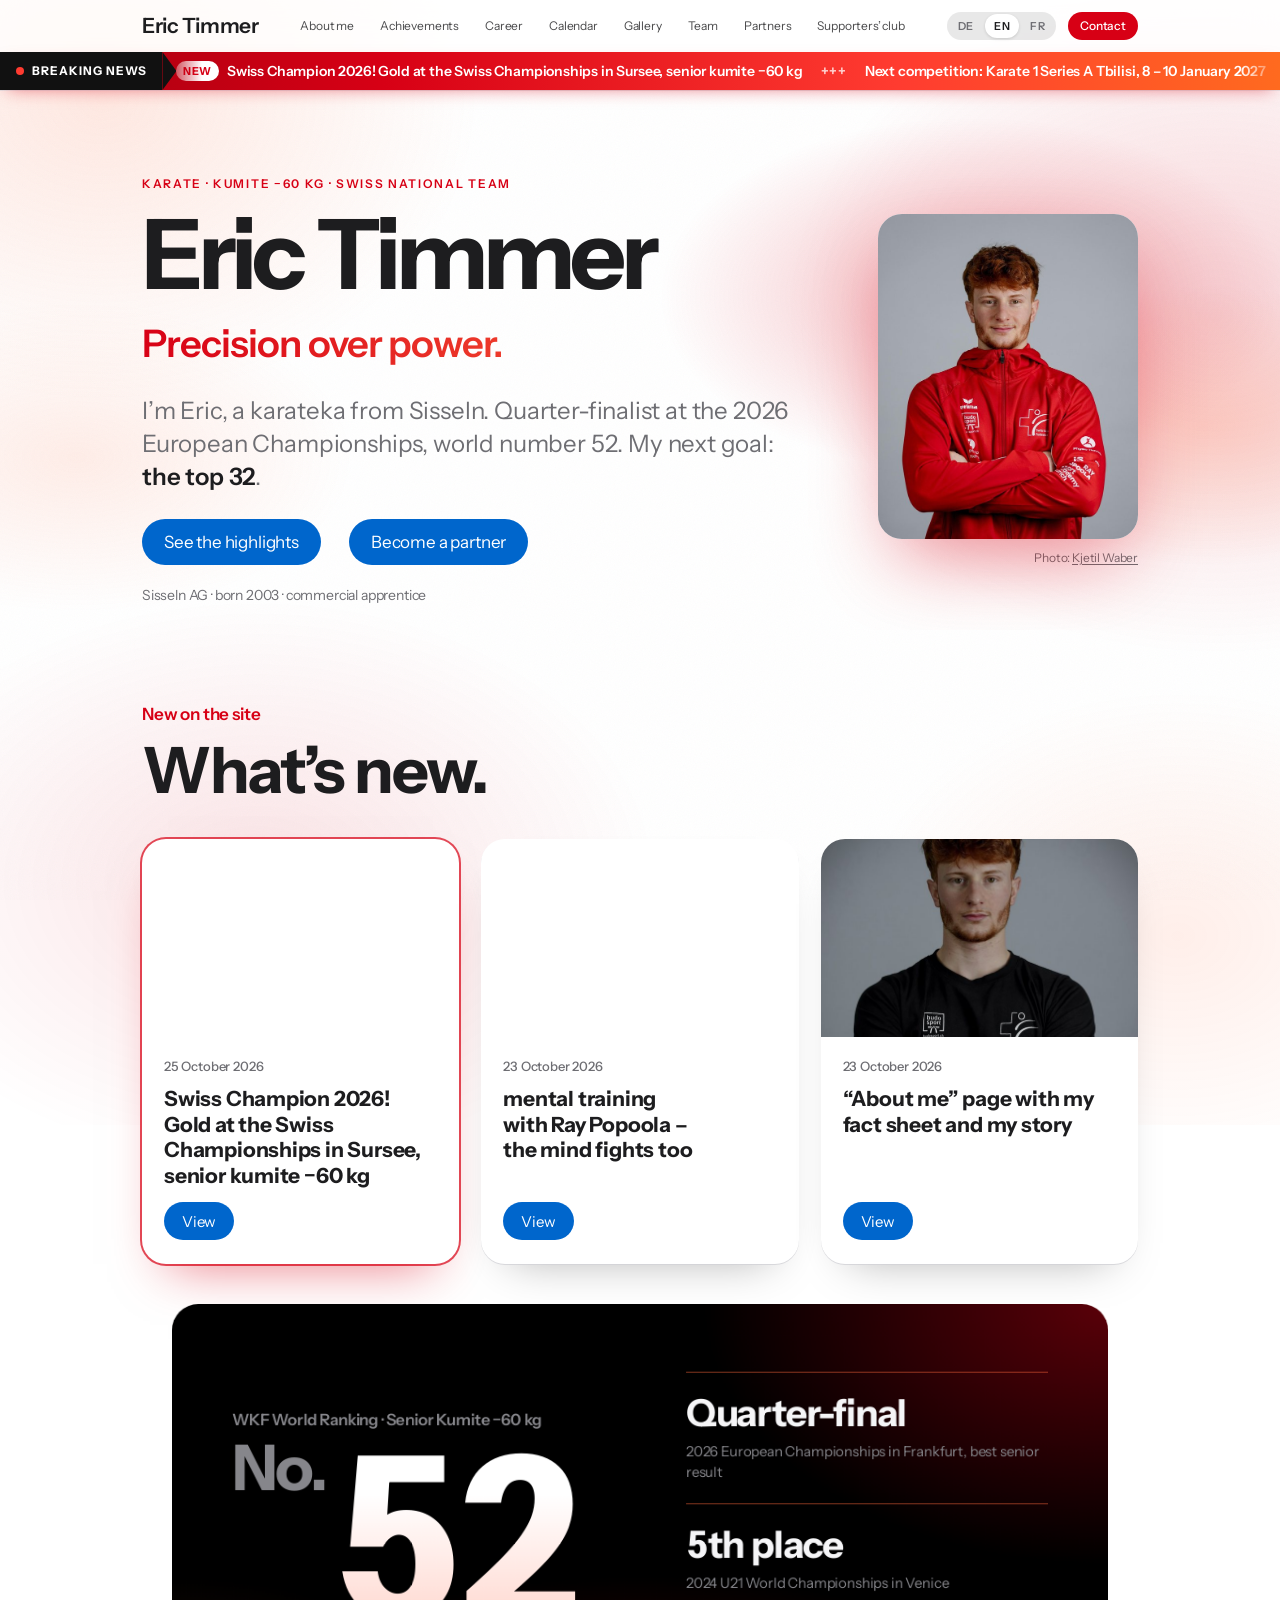
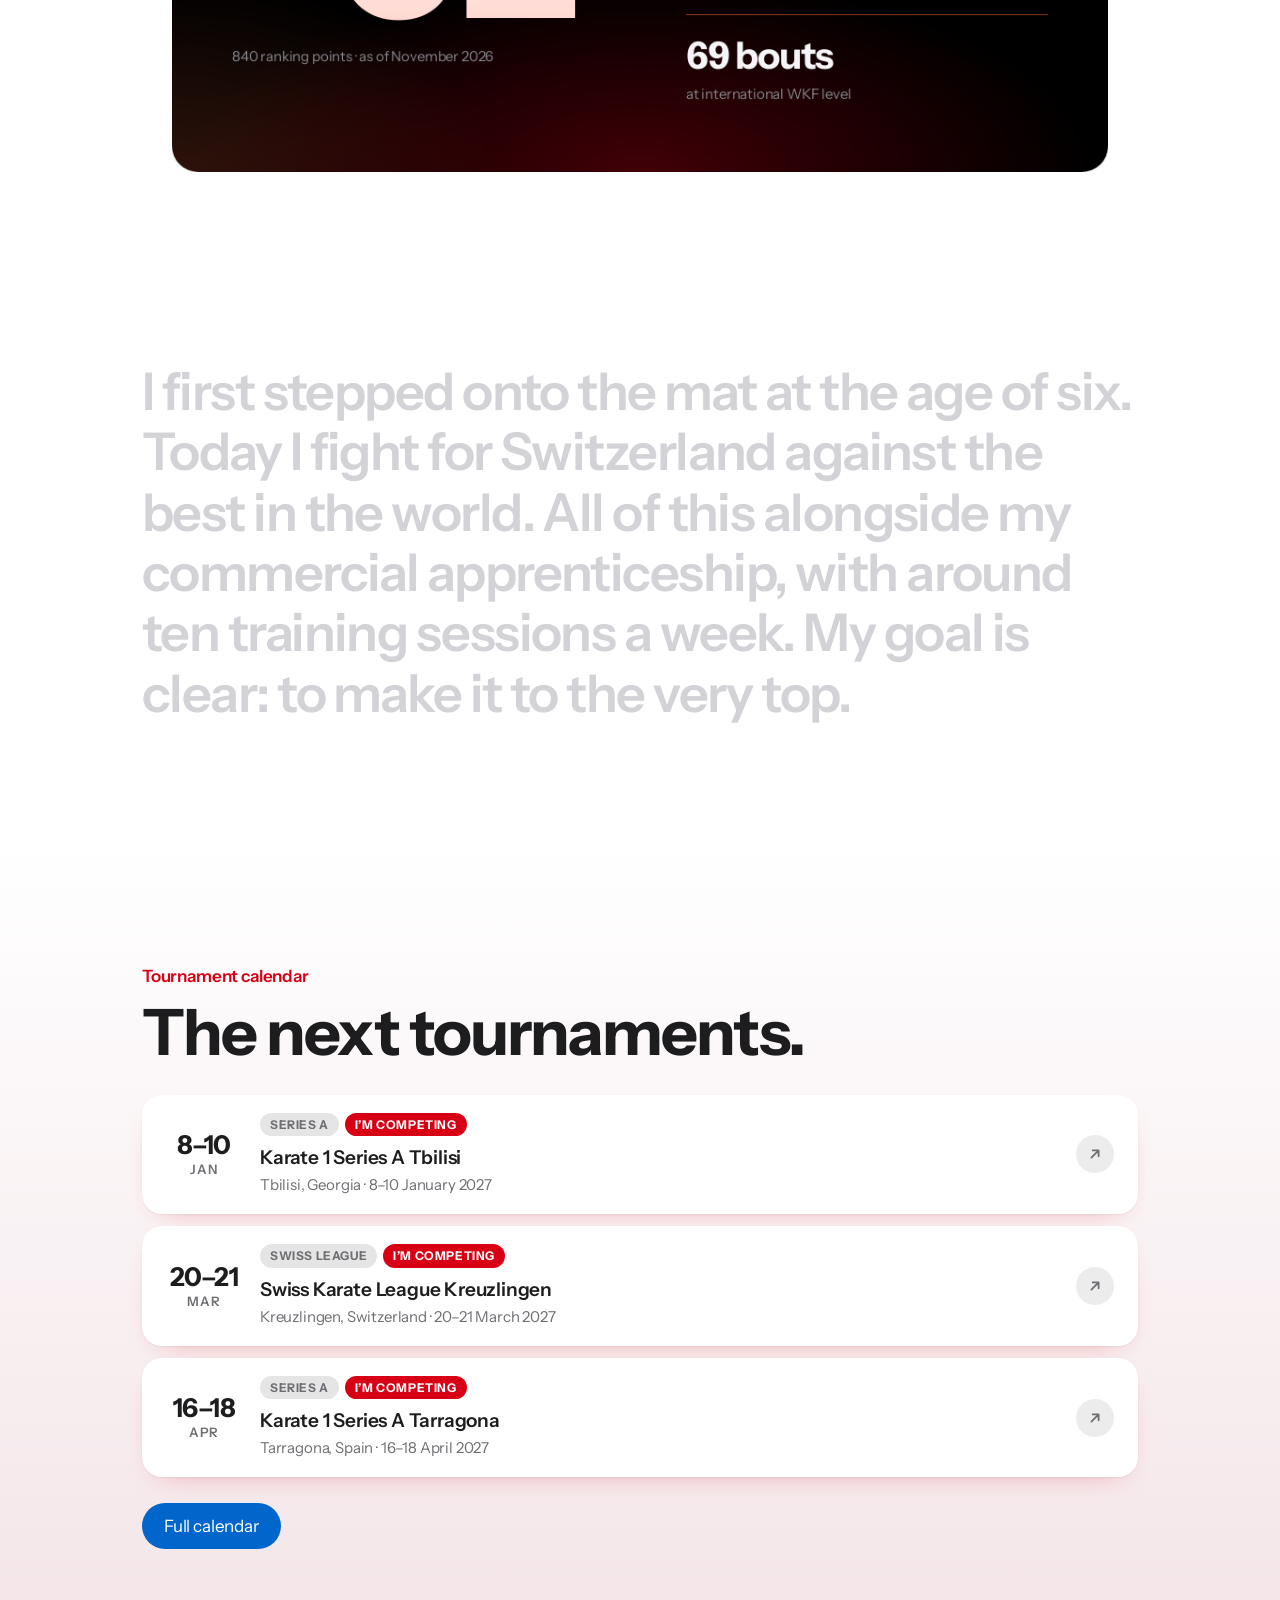
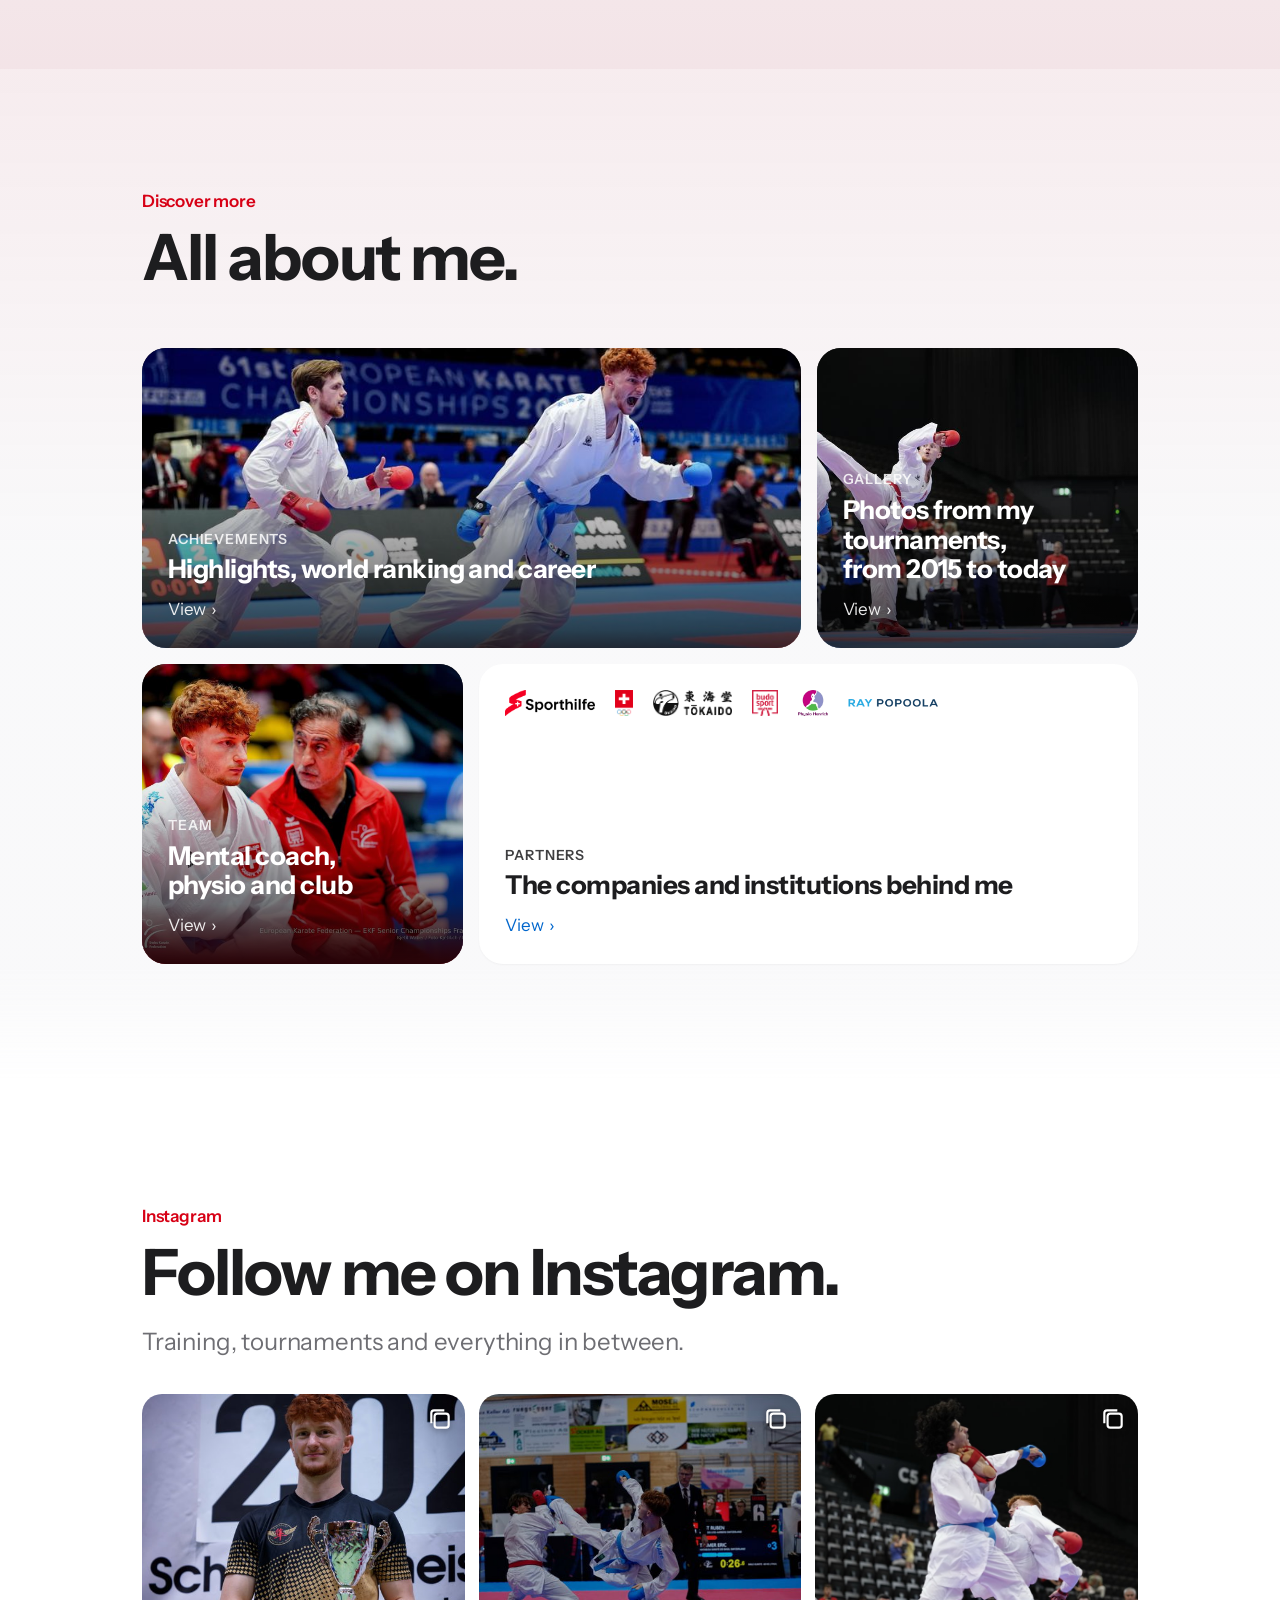
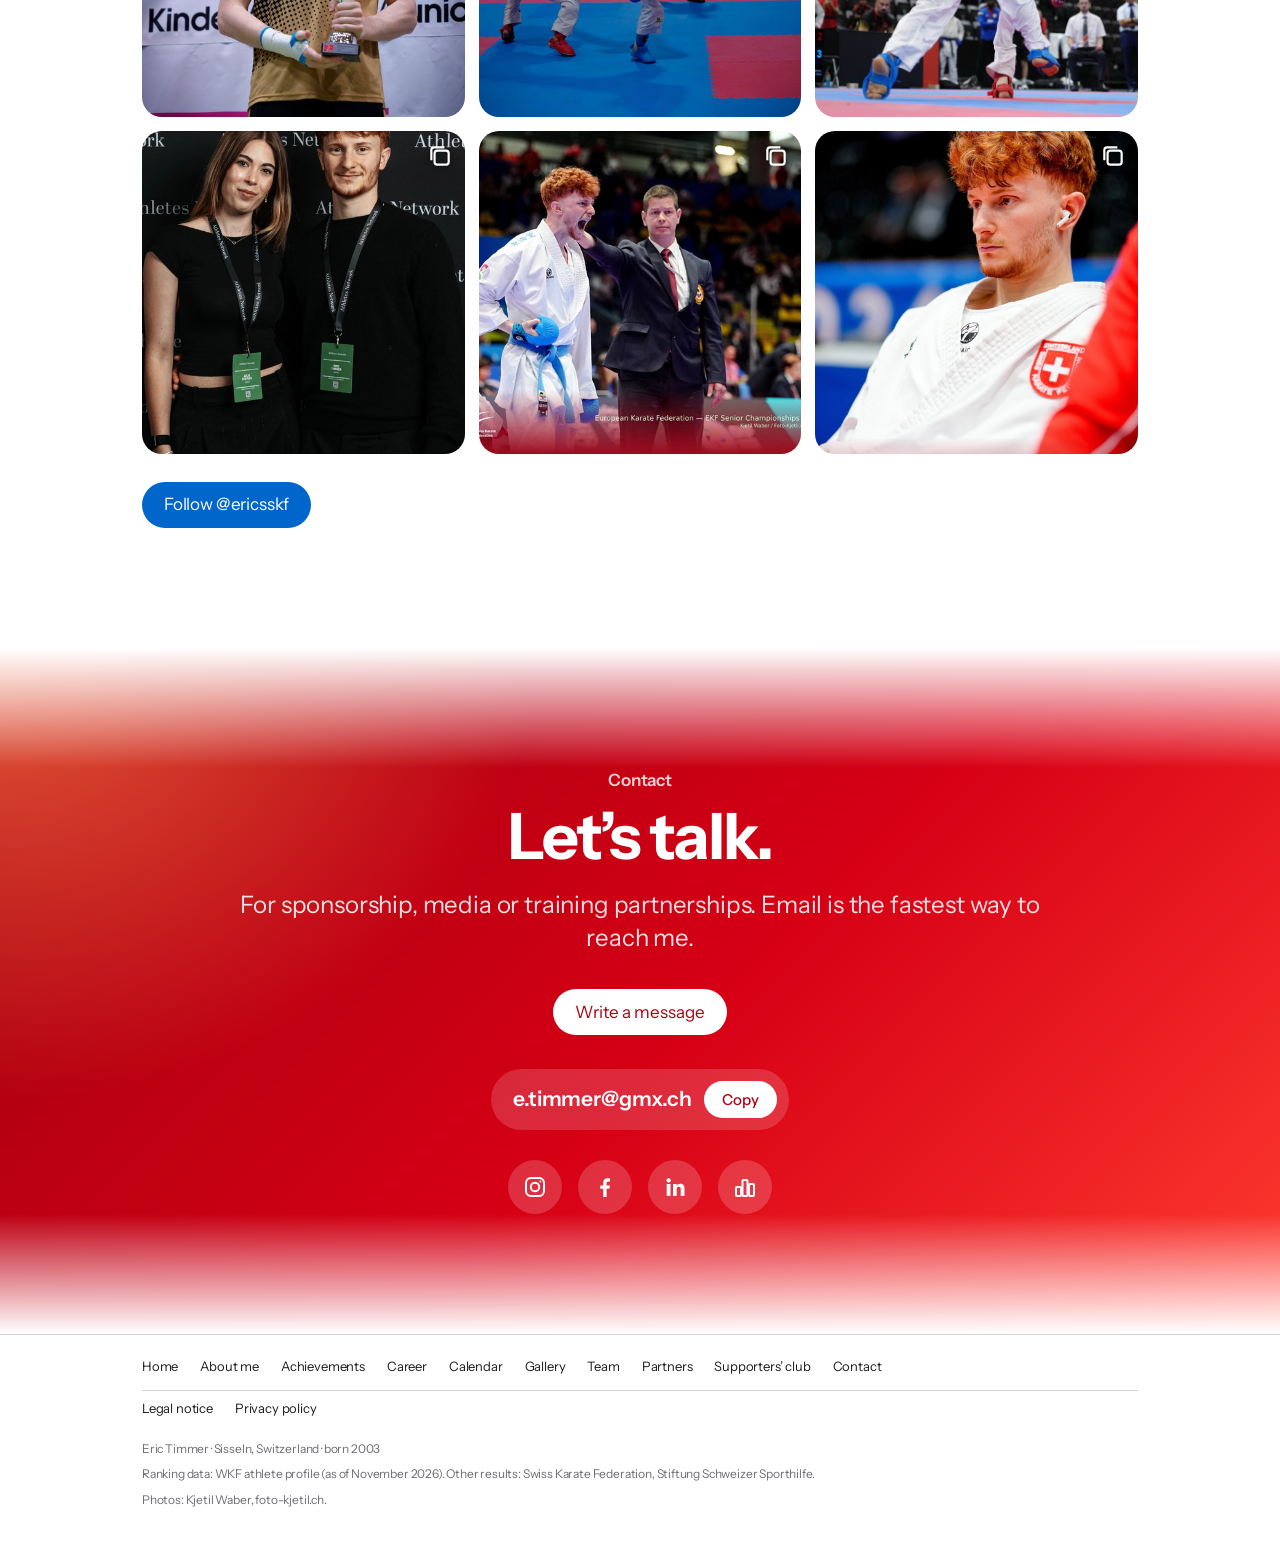
==== commit 4e30c2a8: "Ranking automatisch aktualisiert: Nr. 52, 840 Punkte" ====
--- a/index.html
+++ b/index.html
@@ -29,7 +29,7 @@
 <link rel="preconnect" href="https://fonts.googleapis.com">
 <link rel="preconnect" href="https://fonts.gstatic.com" crossorigin>
 <link href="https://fonts.googleapis.com/css2?family=Instrument+Sans:wght@400;500;600;700&display=swap" rel="stylesheet">
-<link rel="stylesheet" href="assets/site.css?v=202610251950">
+<link rel="stylesheet" href="assets/site.css?v=202611010502">
 <script type="application/ld+json">{"@context": "https://schema.org", "@type": "Person", "name": "Eric Timmer", "url": "https://erictimmer.ch/", "image": "https://erictimmer.ch/images/portrait/eric-portrait.jpg", "jobTitle": "Karateka", "description": "Schweizer Karateka, Kumite −60 kg, Mitglied des Nationalkaders.", "address": {"@type": "PostalAddress", "addressLocality": "Sisseln", "addressRegion": "AG", "addressCountry": "CH"}, "sameAs": ["https://www.instagram.com/ericsskf/", "https://www.facebook.com/eric.timmer.313", "https://www.linkedin.com/in/eric-timmer-43140928b", "https://www.wkf.net/athletes/!/SUI02254"]}</script>
 <script>document.documentElement.classList.add("intro")</script>
 </head>
@@ -99,7 +99,7 @@
           <div>
             <div class="k">WKF-Weltrangliste · Elite Kumite −60 kg</div>
             <div class="rank-big"><small>Nr.</small><span class="count" data-to="52">52</span></div>
-            <p class="cap">840 Ranglistenpunkte · Stand Oktober 2026</p>
+            <p class="cap">840 Ranglistenpunkte · Stand November 2026</p>
           </div>
           <div class="panel-facts">
             <div class="pf"><div class="v">Viertelfinal</div><div class="l">EM 2026 in Frankfurt, bestes Elite-Resultat</div></div>
@@ -208,11 +208,12 @@
       <a href="datenschutz.html">Datenschutz</a>
     </nav>
     <div>Eric Timmer · Sisseln AG · Jahrgang 2003</div>
-    <div>Ranglistendaten: WKF-Athletenprofil (Stand Oktober 2026). Weitere Resultate: Swiss Karate Federation, Stiftung Schweizer Sporthilfe.</div>
+    <div>Ranglistendaten: WKF-Athletenprofil (Stand November 2026). Weitere Resultate: Swiss Karate Federation, Stiftung Schweizer Sporthilfe.</div>
     <div>Fotos: Kjetil Waber, foto-kjetil.ch.</div>
   </div>
 </footer>
 
-<script src="assets/site.js?v=202610251950"></script>
+<script src="assets/site.js?v=202611010502"></script>
+<script data-goatcounter="https://erictimmer.goatcounter.com/count" async src="https://gc.zgo.at/count.js"></script>
 </body>
 </html>
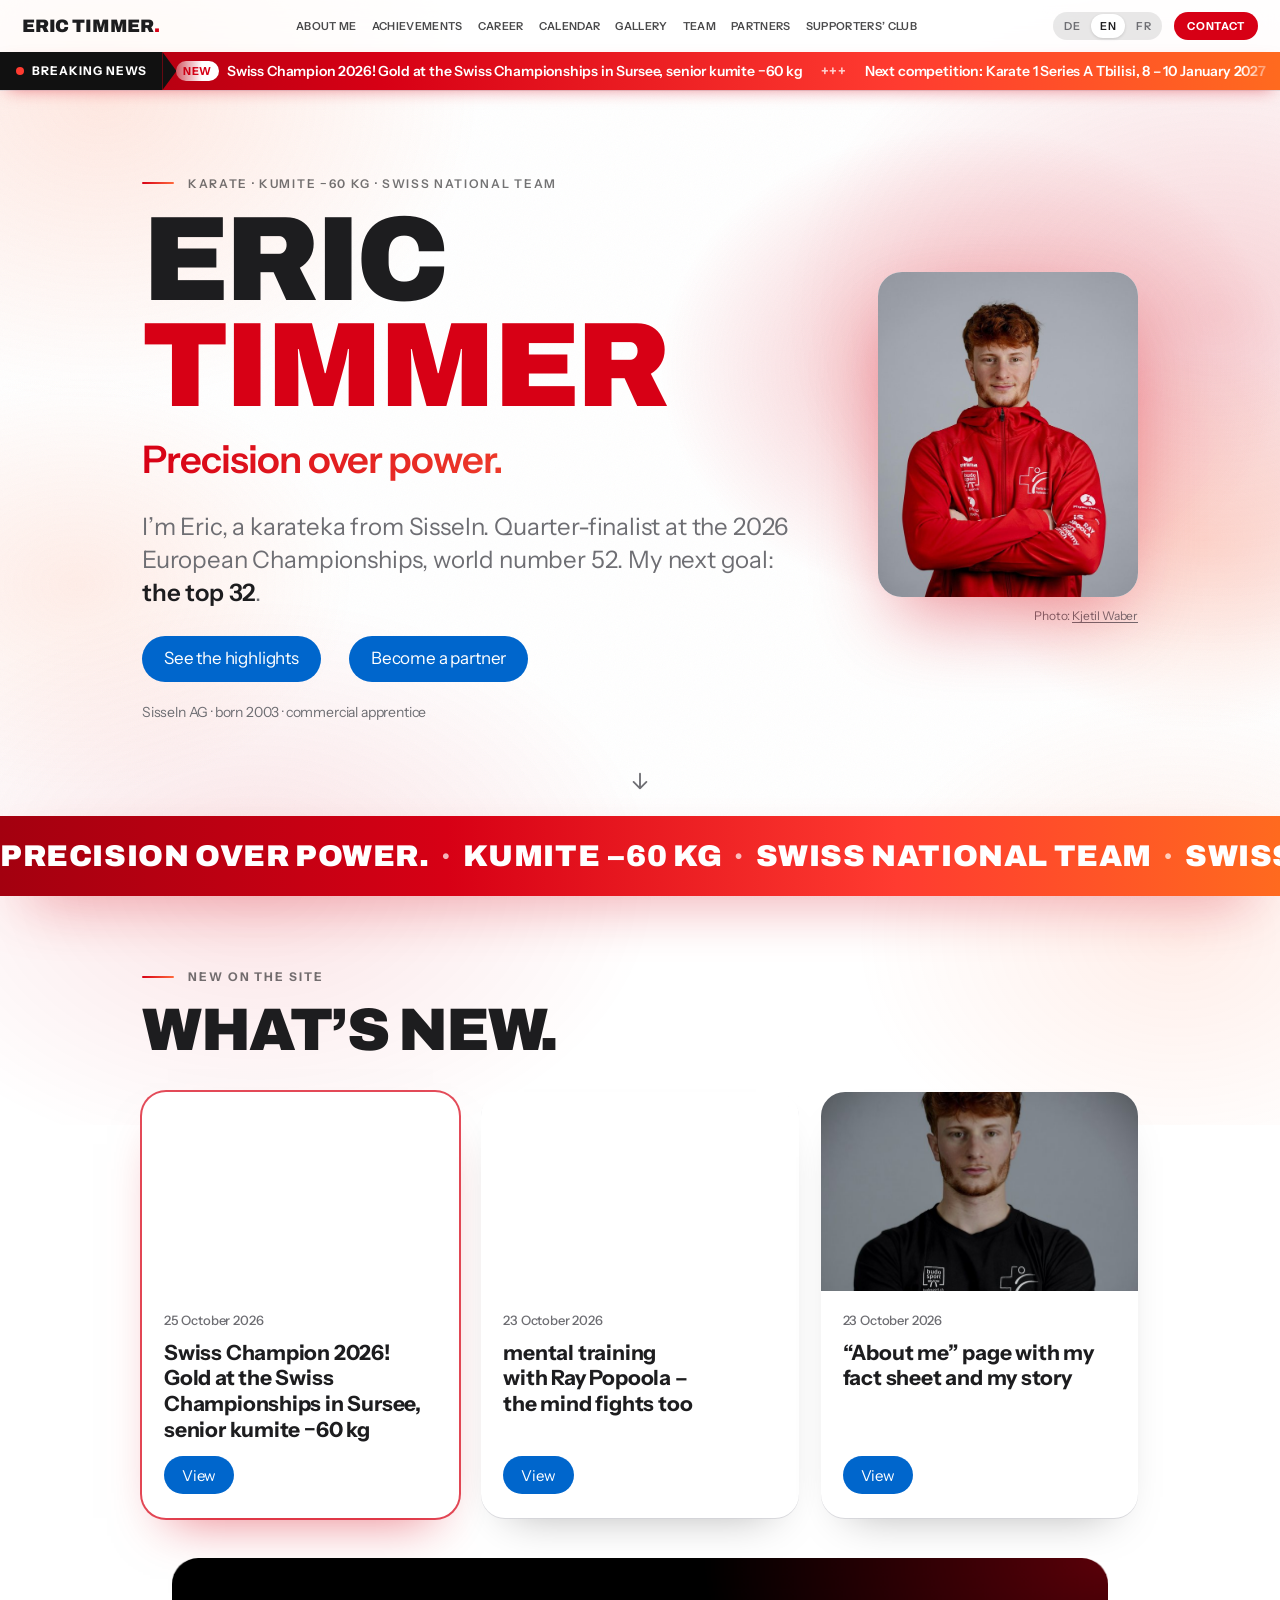
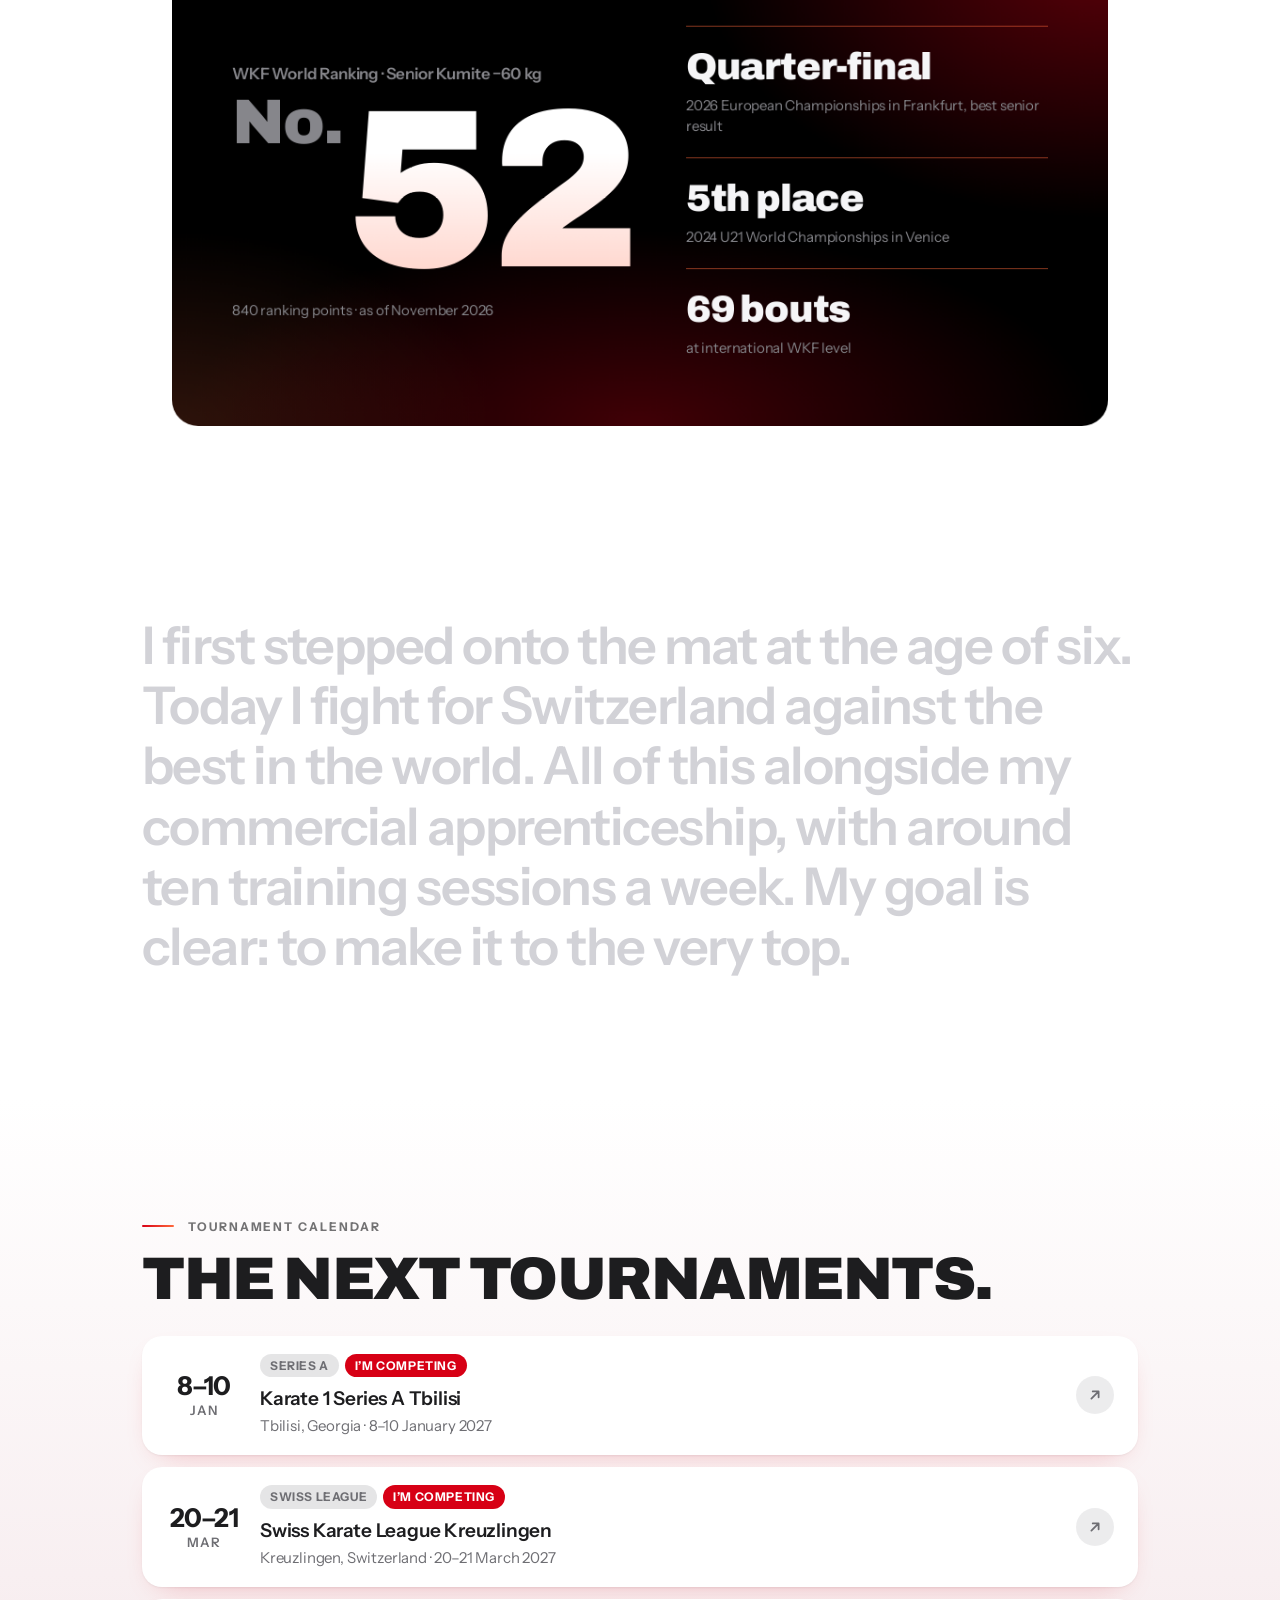
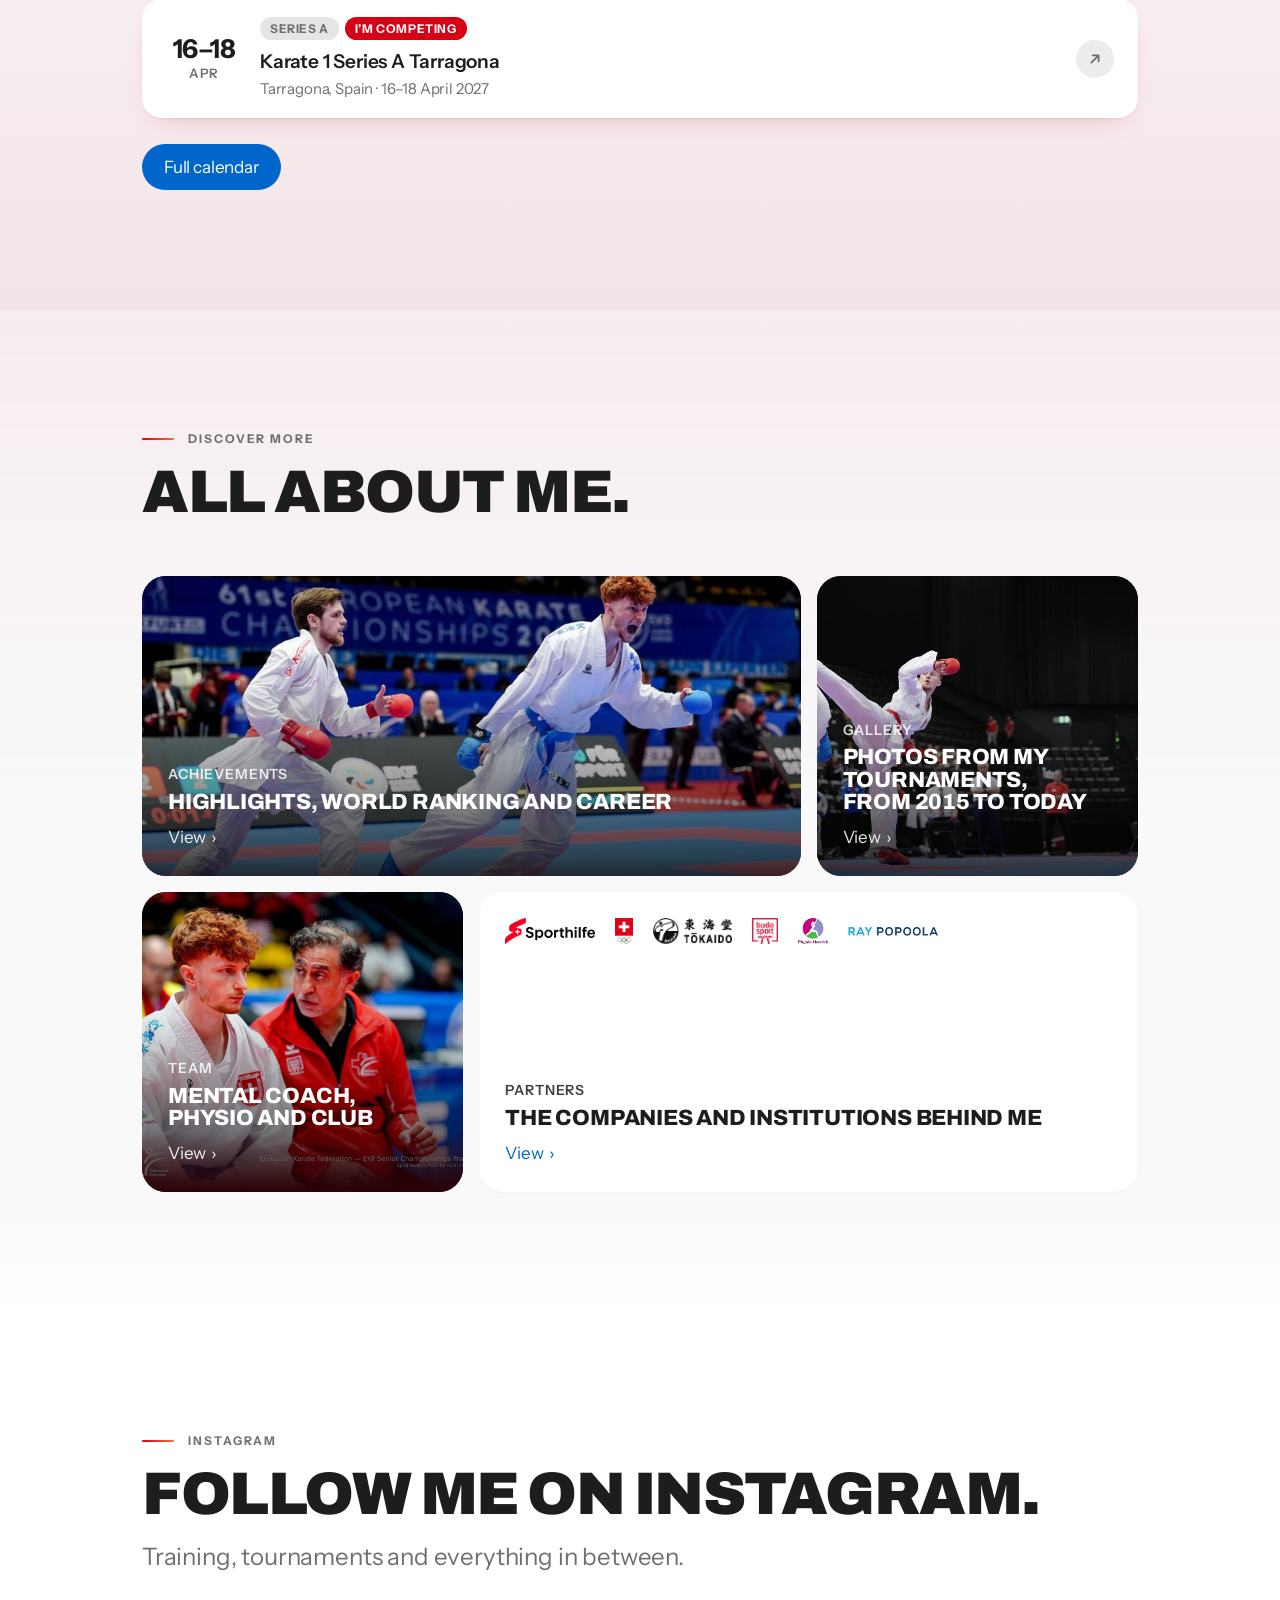
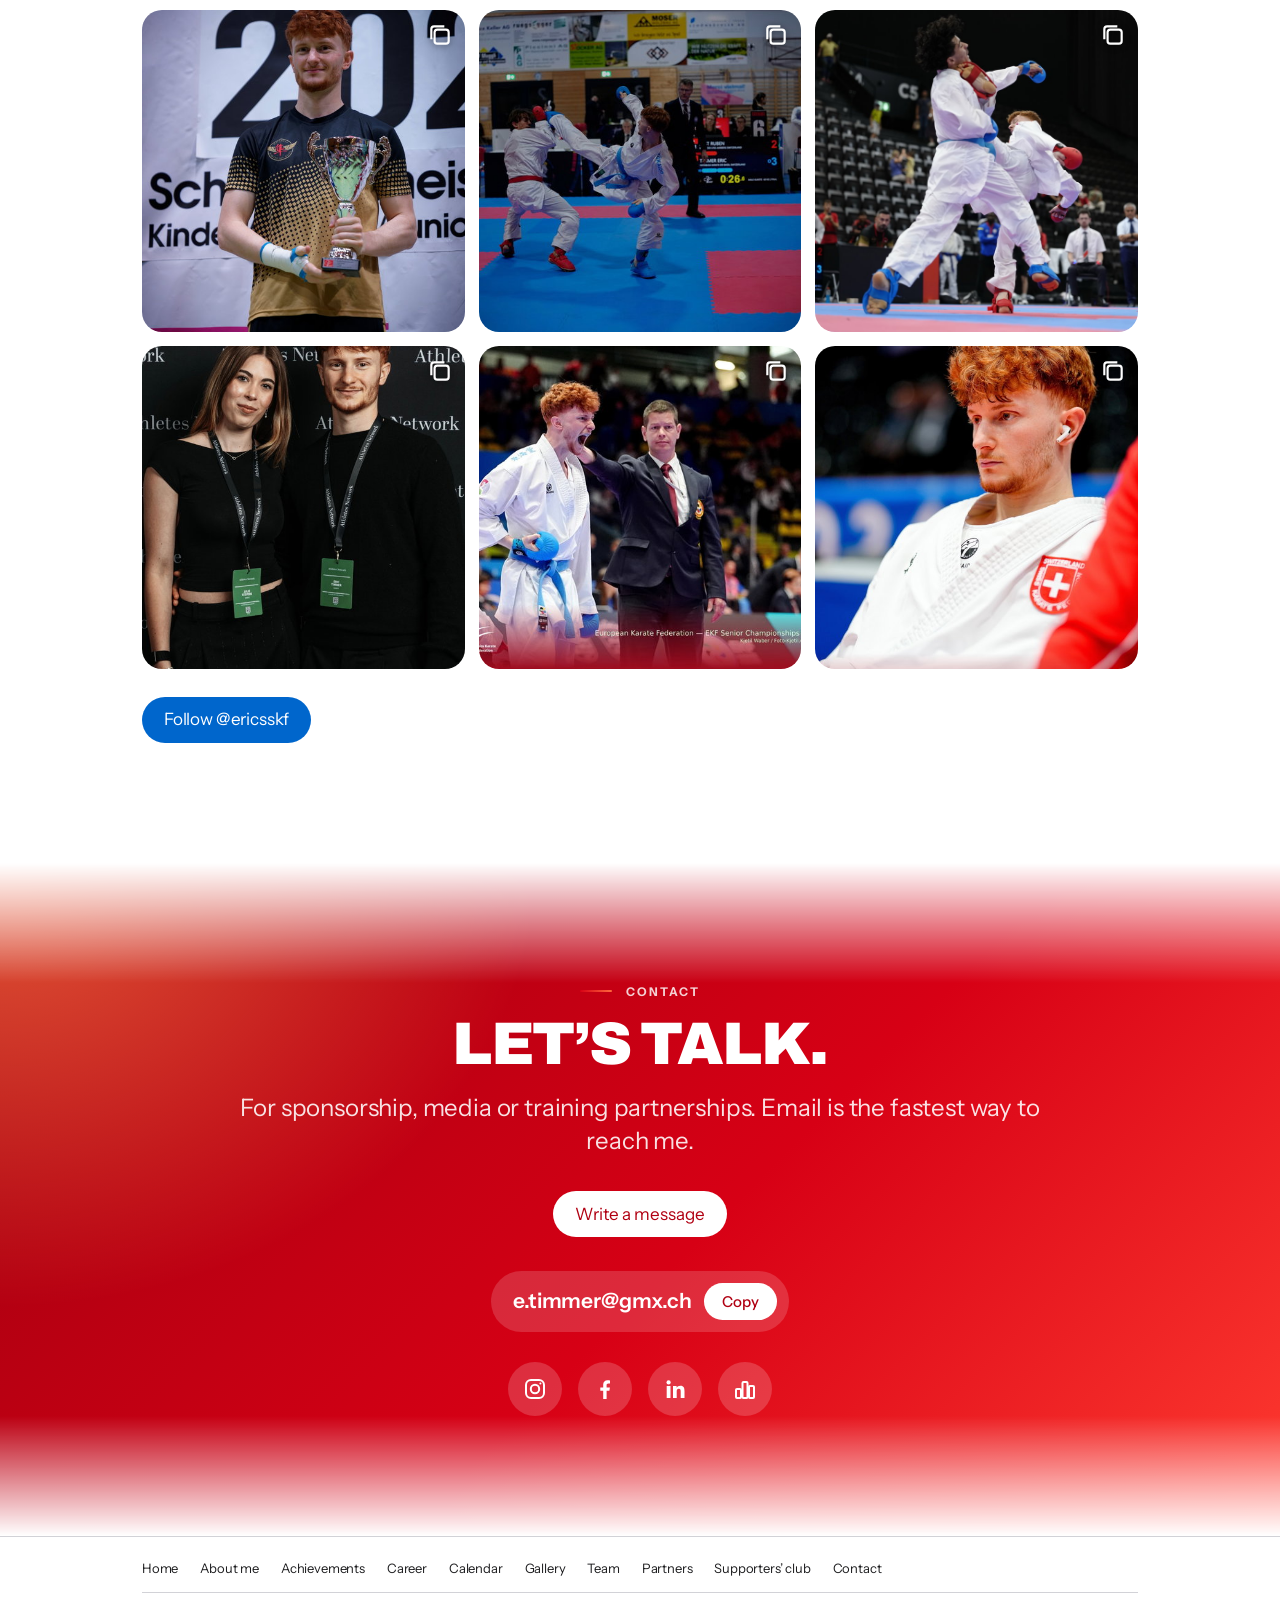
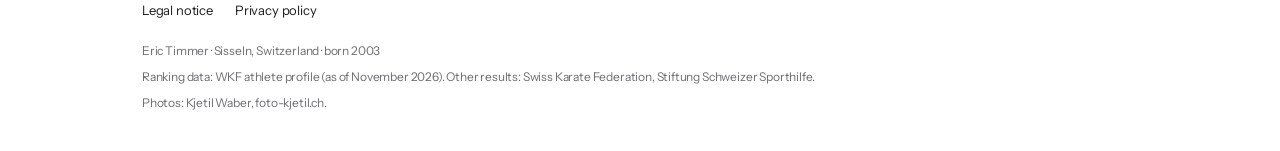
==== commit c4ec72a3: "Jurt-Stil: kräftige Titel-Schrift, Slogan-Band, Hero-Zoom, Scroll-Pfeil, rote Glut auf Karten Angele" ====
--- a/index.html
+++ b/index.html
@@ -28,8 +28,8 @@
 <link rel="alternate" hreflang="fr" href="https://erictimmer.ch/?lang=fr">
 <link rel="preconnect" href="https://fonts.googleapis.com">
 <link rel="preconnect" href="https://fonts.gstatic.com" crossorigin>
-<link href="https://fonts.googleapis.com/css2?family=Instrument+Sans:wght@400;500;600;700&display=swap" rel="stylesheet">
-<link rel="stylesheet" href="assets/site.css?v=202611010502">
+<link href="https://fonts.googleapis.com/css2?family=Archivo:wght@800;900&family=Instrument+Sans:wght@400;500;600;700&display=swap" rel="stylesheet">
+<link rel="stylesheet" href="assets/site.css?v=202611021830">
 <script type="application/ld+json">{"@context": "https://schema.org", "@type": "Person", "name": "Eric Timmer", "url": "https://erictimmer.ch/", "image": "https://erictimmer.ch/images/portrait/eric-portrait.jpg", "jobTitle": "Karateka", "description": "Schweizer Karateka, Kumite −60 kg, Mitglied des Nationalkaders.", "address": {"@type": "PostalAddress", "addressLocality": "Sisseln", "addressRegion": "AG", "addressCountry": "CH"}, "sameAs": ["https://www.instagram.com/ericsskf/", "https://www.facebook.com/eric.timmer.313", "https://www.linkedin.com/in/eric-timmer-43140928b", "https://www.wkf.net/athletes/!/SUI02254"]}</script>
 <script>document.documentElement.classList.add("intro")</script>
 </head>
@@ -68,21 +68,29 @@
     <div class="wrap hs">
       <div class="hs-text">
         <div class="eyebrow">Karate · Kumite −60 kg · Schweizer Nationalkader</div>
-        <h1>Eric Timmer</h1>
+        <h1><span class="h1-a">Eric</span> <span class="h1-b">Timmer</span></h1>
         <div class="sub">Präzision statt Kraft.</div>
         <p class="lead">Ich bin Eric, Karateka aus Sisseln. Viertelfinal an der Europameisterschaft 2026, Nummer 52 der Welt. Mein nächstes Ziel: <b>die Top 32</b>.</p>
         <div class="ctas">
           <a class="btn" href="erfolge.html">Highlights ansehen</a>
-          <a class="btn" href="partner.html">Partner werden</a>
+          <a class="btn attn" href="partner.html">Partner werden</a>
         </div>
         <p class="hs-meta">Sisseln AG · Jahrgang 2003 · Kaufmann EFZ in Ausbildung</p>
       </div>
       <figure class="hs-photo">
-        <img src="images/portrait/eric-portrait.jpg" srcset="images/portrait/eric-portrait-sm.jpg 640w, images/portrait/eric-portrait.jpg 1100w" sizes="(max-width: 860px) 100vw, 480px" width="1100" height="1650" alt="Eric Timmer im Dress der Swiss Karate Federation" fetchpriority="high" decoding="async">
+        <span class="hs-pic"><img src="images/portrait/eric-portrait.jpg" srcset="images/portrait/eric-portrait-sm.jpg 640w, images/portrait/eric-portrait.jpg 1100w" sizes="(max-width: 860px) 100vw, 480px" width="1100" height="1650" alt="Eric Timmer im Dress der Swiss Karate Federation" fetchpriority="high" decoding="async"></span>
         <figcaption>Foto: <a href="https://foto-kjetil.ch" target="_blank" rel="noopener">Kjetil Waber</a></figcaption>
       </figure>
     </div>
-  </section>
+    <div class="scroll-hint" aria-hidden="true"><svg viewBox="0 0 24 24" fill="none" stroke="currentColor" stroke-width="2" stroke-linecap="round" stroke-linejoin="round"><path d="M12 4v16M5 13l7 7 7-7"/></svg></div>
+  </section>
+<!-- SLOGAN-BAND -->
+  <div class="slogan" aria-hidden="true">
+    <div class="sl-track">
+      <div class="sl-group"><span>Präzision statt Kraft.</span><span>Kumite −60 kg</span><span>Schweizer Nationalkader</span><span>Schweizer Meister 2026</span><span>Swiss Karate Federation</span><span>Präzision statt Kraft.</span><span>Kumite −60 kg</span><span>Schweizer Nationalkader</span><span>Schweizer Meister 2026</span><span>Swiss Karate Federation</span></div>
+      <div class="sl-group"><span>Präzision statt Kraft.</span><span>Kumite −60 kg</span><span>Schweizer Nationalkader</span><span>Schweizer Meister 2026</span><span>Swiss Karate Federation</span><span>Präzision statt Kraft.</span><span>Kumite −60 kg</span><span>Schweizer Nationalkader</span><span>Schweizer Meister 2026</span><span>Swiss Karate Federation</span></div>
+    </div>
+  </div>
 <!-- NEU -->
   <section class="band news-home" id="neu" hidden>
     <div class="wrap">
@@ -213,7 +221,7 @@
   </div>
 </footer>
 
-<script src="assets/site.js?v=202611010502"></script>
+<script src="assets/site.js?v=202611021830"></script>
 <script data-goatcounter="https://erictimmer.goatcounter.com/count" async src="https://gc.zgo.at/count.js"></script>
 </body>
 </html>
--- a/assets/site.css
+++ b/assets/site.css
@@ -1208,3 +1208,82 @@
 .nt-done .nt-ok::after { content: none; }
 .nt-done .nt-ok::before { content: "✓"; margin-right: 10px; font-weight: 800; }
 .newsticker:has(.nt-done) .nt-view { -webkit-mask-image: none; mask-image: none; }
+
+/* ---------- Jurt-Stil (02.11.2026) ----------
+   Angelehnt an jurtpentathlon.ch: kräftige Grossbuchstaben-Schrift (Archivo 900) für Name, Titel und
+   grosse Zahlen, Rubriken mit roter Linie, Slogan-Band, langsamer Zoom im Hero-Foto, hüpfender
+   Scroll-Pfeil, Karten mit roter Glut beim Darüberfahren, «Partner werden» leuchtet alle 6 s kurz auf,
+   weichere Einblend-Bewegung. Blaue Pillen-Knöpfe, Eröffnungs-Animation und Laufband bleiben. */
+:root { --display: "Archivo", "Helvetica Neue", Arial, sans-serif; --out: cubic-bezier(.16,1,.3,1); }
+
+/* Schrift: Titel in kräftigen Grossbuchstaben */
+.hero-split h1, .h-sec, .brand { font-family: var(--display); font-weight: 900; text-transform: uppercase; }
+.h-sec { font-size: clamp(34px, 5.4vw, 60px); line-height: .94; letter-spacing: -0.025em; }
+.hero-split h1 { font-size: clamp(58px, 9.4vw, 124px); line-height: .88; letter-spacing: -0.03em; }
+.hero-split h1 .h1-b { color: var(--red); }
+.hero-split h1 .h1-a, .hero-split h1 .h1-b { display: block; }
+.brand { font-size: 18px; letter-spacing: -0.01em; }
+.brand::after { content: "."; color: var(--red); }
+.rank-big, .hcard .big, .yr .y, .tier .t-price, .offer .v, .co-price, .pf .v { font-family: var(--display); font-weight: 900; letter-spacing: -0.03em; }
+.xt-h { font-family: var(--display); font-weight: 800; text-transform: uppercase; font-size: 22px; line-height: 1.02; letter-spacing: -0.01em; }
+
+/* Menü: kleine, gesperrte Grossbuchstaben */
+.nav-links { font-size: 11px; }
+.nav-links a { text-transform: uppercase; font-weight: 600; letter-spacing: .07em; }
+.pill { text-transform: uppercase; font-weight: 700; letter-spacing: .06em; font-size: 11px; padding: 6px 13px; }
+
+/* Rubrik über dem Titel: rote Linie + gesperrte Grossbuchstaben */
+.eyebrow { font-size: 12px; font-weight: 700; letter-spacing: .16em; text-transform: uppercase; color: color-mix(in srgb, currentColor 62%, transparent); margin-bottom: 16px; }
+.eyebrow::before { content: ""; display: inline-block; width: 32px; height: 2px; margin-right: 14px; vertical-align: .3em; background: var(--grad); border-radius: 2px; }
+.hero-split .eyebrow { font-size: 12px; }
+
+/* Einblenden beim Scrollen: weicher, wie bei Jurt */
+.r { transition: opacity .9s var(--out), transform .9s var(--out); transition-delay: var(--d, 0s); }
+.r.pre { transform: translateY(28px); }
+
+/* Hero-Foto: langsamer Zoom (Rahmen .hs-pic schneidet ab) */
+.hs-pic { display: block; overflow: hidden; border-radius: 24px; box-shadow: 0 34px 80px -18px color-mix(in srgb, var(--red) 45%, transparent); transform: translateZ(0); }
+.hs-pic img { box-shadow: none; border-radius: 0; }
+.intro .hs-pic { overflow: visible; box-shadow: none; }
+.intro .hs-pic img { border-radius: 24px; box-shadow: 0 34px 80px -18px color-mix(in srgb, var(--red) 45%, transparent); }
+@keyframes heroDrift { from { transform: scale(1); } to { transform: scale(1.08) translateY(-1.5%); } }
+@media (prefers-reduced-motion: no-preference) {
+  html:not(.intro) .hs-pic img { animation: heroDrift 24s ease-in-out infinite alternate; will-change: transform; }
+}
+@media (max-width: 860px) { .hs-pic, .intro .hs-pic img { border-radius: 20px; } }
+
+/* Scroll-Pfeil unten im Hero */
+.scroll-hint { display: flex; justify-content: center; margin-top: clamp(24px, 4vw, 48px); color: var(--muted); pointer-events: none; }
+.scroll-hint svg { width: 22px; height: 22px; animation: scrollHint 2.2s ease-in-out infinite; }
+@keyframes scrollHint { 0%, 100% { opacity: .35; transform: translateY(0); } 50% { opacity: 1; transform: translateY(10px); } }
+@media (max-width: 860px) { .scroll-hint { display: none; } }
+
+/* Slogan-Band (Startseite) */
+.slogan { overflow: hidden; color: #fff; padding-block: 18px; background: linear-gradient(90deg, #a3000f, var(--red) 35%, #ff3b30 70%, #ff6a1f);
+  box-shadow: 0 24px 60px -30px color-mix(in srgb, var(--red) 80%, transparent); }
+.sl-track { display: flex; width: max-content; animation: slRun 38s linear infinite; will-change: transform; }
+.sl-group { display: flex; flex: none; align-items: center; }
+.sl-group span { font-family: var(--display); font-weight: 900; text-transform: uppercase; font-size: clamp(20px, 2.6vw, 30px); letter-spacing: .02em; white-space: nowrap; }
+.sl-group span::after { content: "●"; font-size: .45em; vertical-align: .45em; margin: 0 .9em; opacity: .7; }
+@keyframes slRun { from { transform: translate3d(0, 0, 0); } to { transform: translate3d(-50%, 0, 0); } }
+
+/* Karten: rote Glut beim Darüberfahren */
+@media (hover: hover) and (pointer: fine) {
+  .xt:hover, .hcard:hover, .tier:hover, a.partner:hover { box-shadow: 0 30px 80px -22px color-mix(in srgb, var(--red) 50%, transparent), 0 0 0 1px color-mix(in srgb, var(--red) 12%, transparent) !important; }
+  .gi:hover { box-shadow: 0 24px 60px -20px color-mix(in srgb, var(--red) 55%, transparent) !important; }
+}
+
+/* «Partner werden»: leuchtet alle 6 s kurz rot auf */
+@keyframes attn { 0%, 62%, 100% { box-shadow: 0 0 0 0 transparent; } 78% { box-shadow: 0 0 0 4px color-mix(in srgb, var(--red) 35%, transparent), 0 10px 30px -6px color-mix(in srgb, var(--red) 60%, transparent); } }
+@media (prefers-reduced-motion: no-preference) { .btn.attn:not(:hover):not(:focus-visible) { animation: attn 6s ease-in-out 3s infinite; } }
+
+@media (prefers-reduced-motion: reduce) { .sl-track, .scroll-hint svg { animation: none; } }
+/* Menü in Grossbuchstaben ist breiter: Menüleiste darf breiter sein als der Inhalt (wie bei Jurt),
+   bei knappem Platz engere Abstände. In DE/EN/FR von 1001 bis 1500 px geprüft. */
+@media (min-width: 1001px) { nav.top .wrap { max-width: 1280px; } }
+.nav-links { gap: 20px; }
+.nav-links a { letter-spacing: .05em; white-space: nowrap; }
+@media (max-width: 1280px) { .nav-links { gap: 15px; } .nav-links a { letter-spacing: .03em; } }
+@media (max-width: 1160px) { .nav-links { gap: 12px; font-size: 10.5px; } .nav-links a { letter-spacing: .02em; } .brand { font-size: 16px; } .nav-right { gap: 8px; } }
+nav.top.open .nav-links a { letter-spacing: 0; }
+@media (min-width: 1001px) and (max-width: 1060px) { .nav-links { gap: 10px; } .nav-links a { letter-spacing: 0; } .lang button { padding: 5px 7px; } }
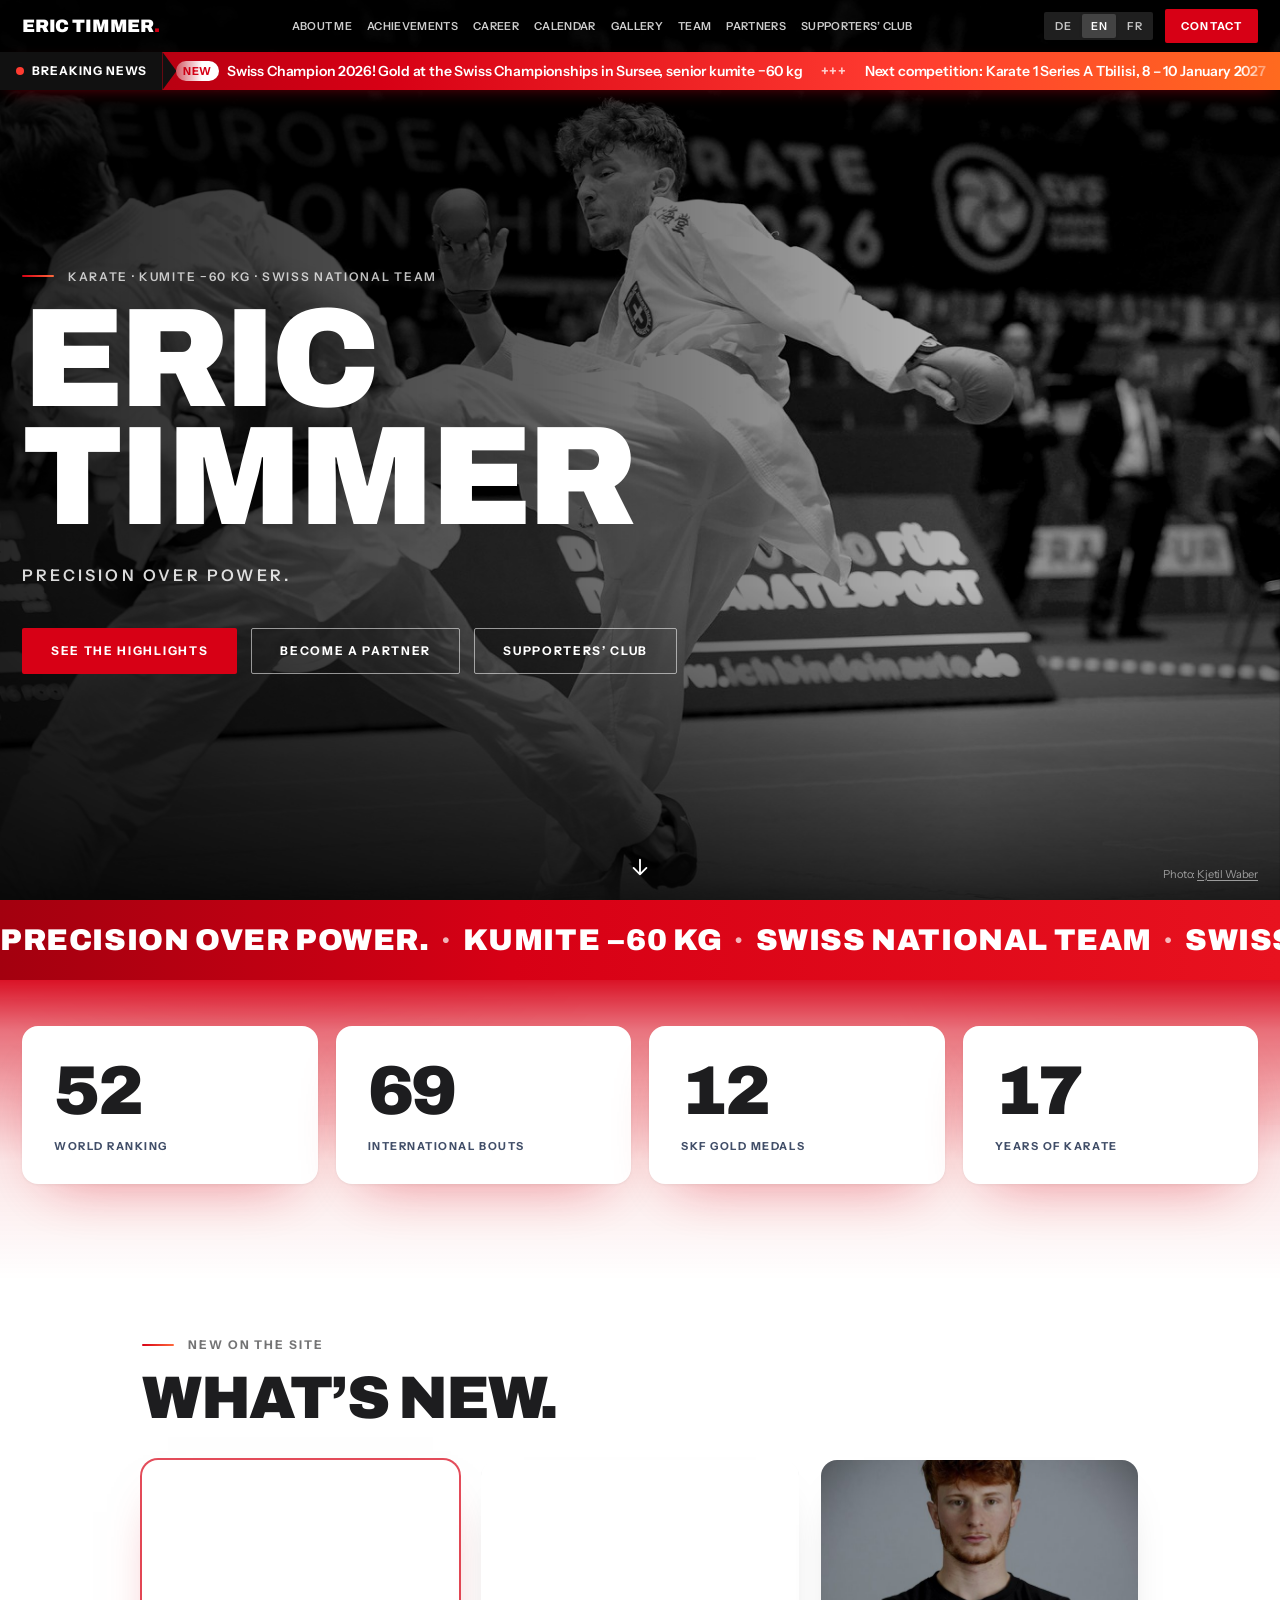
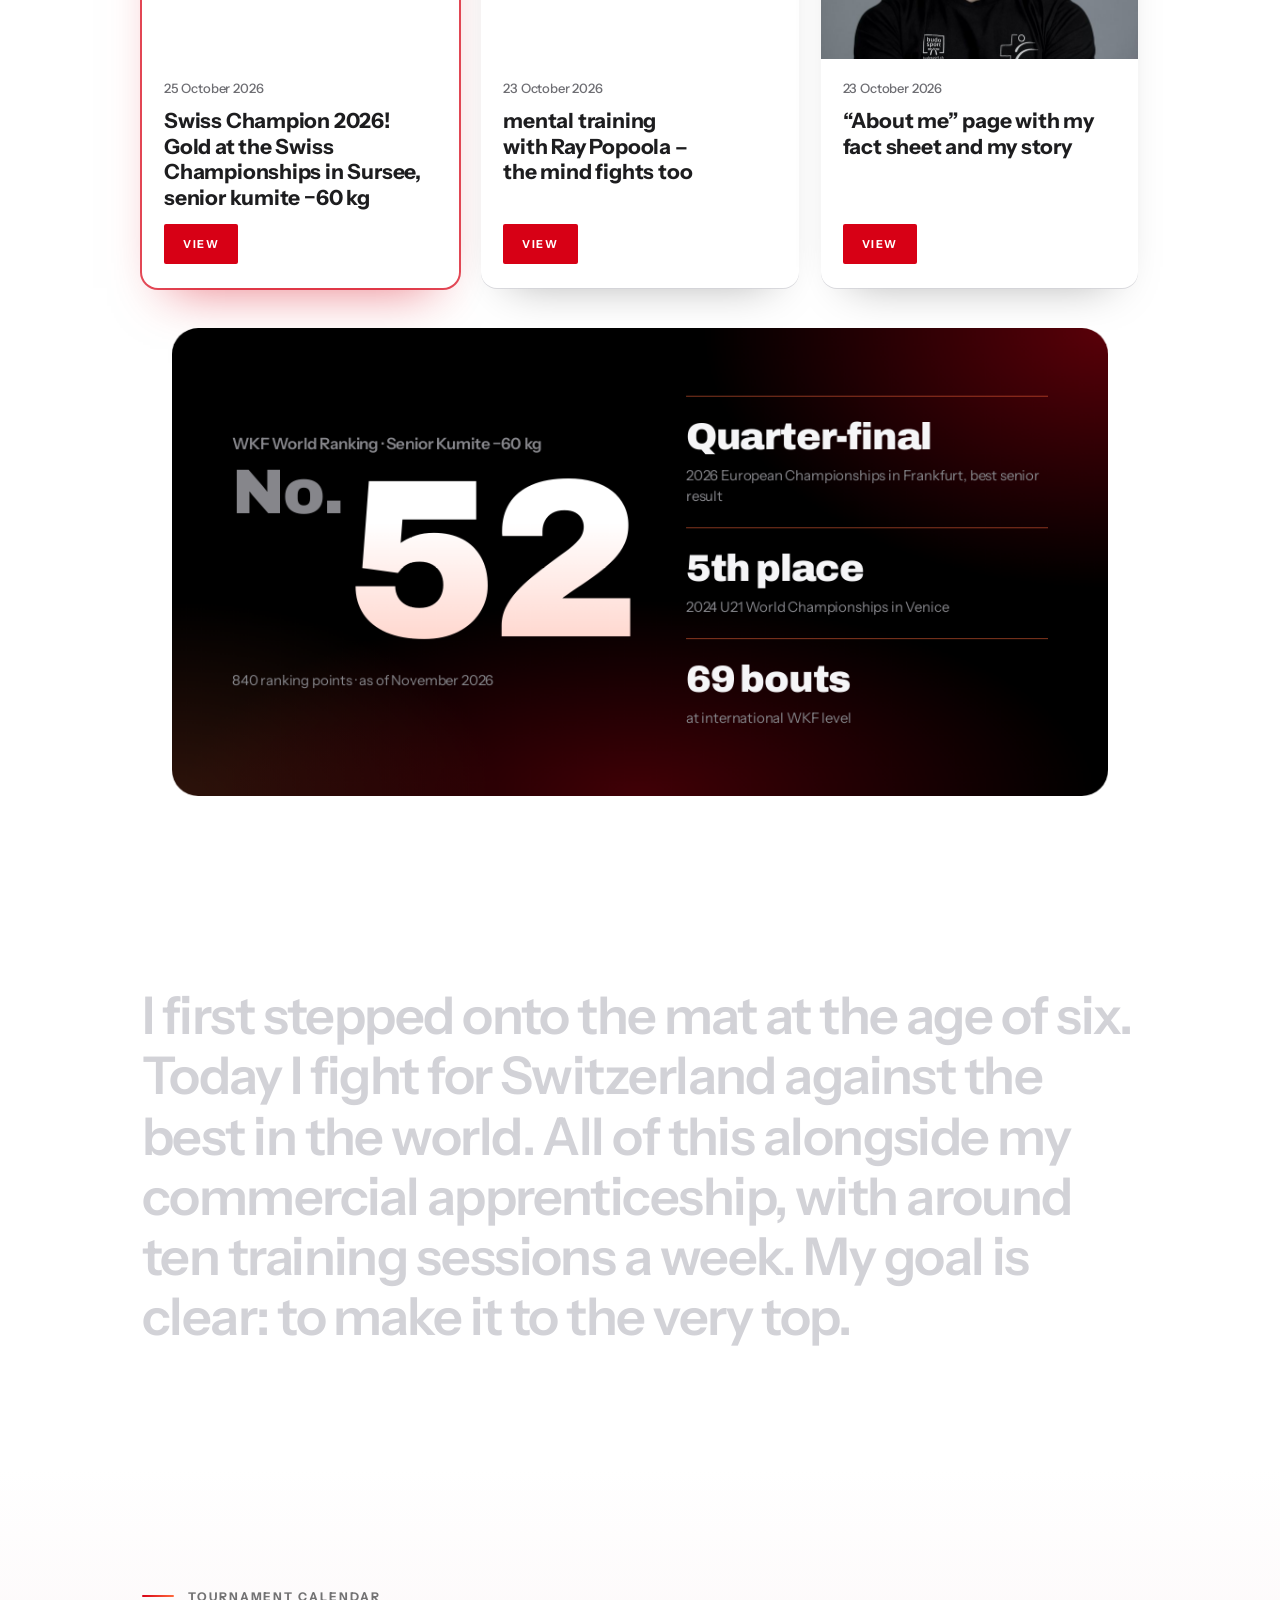
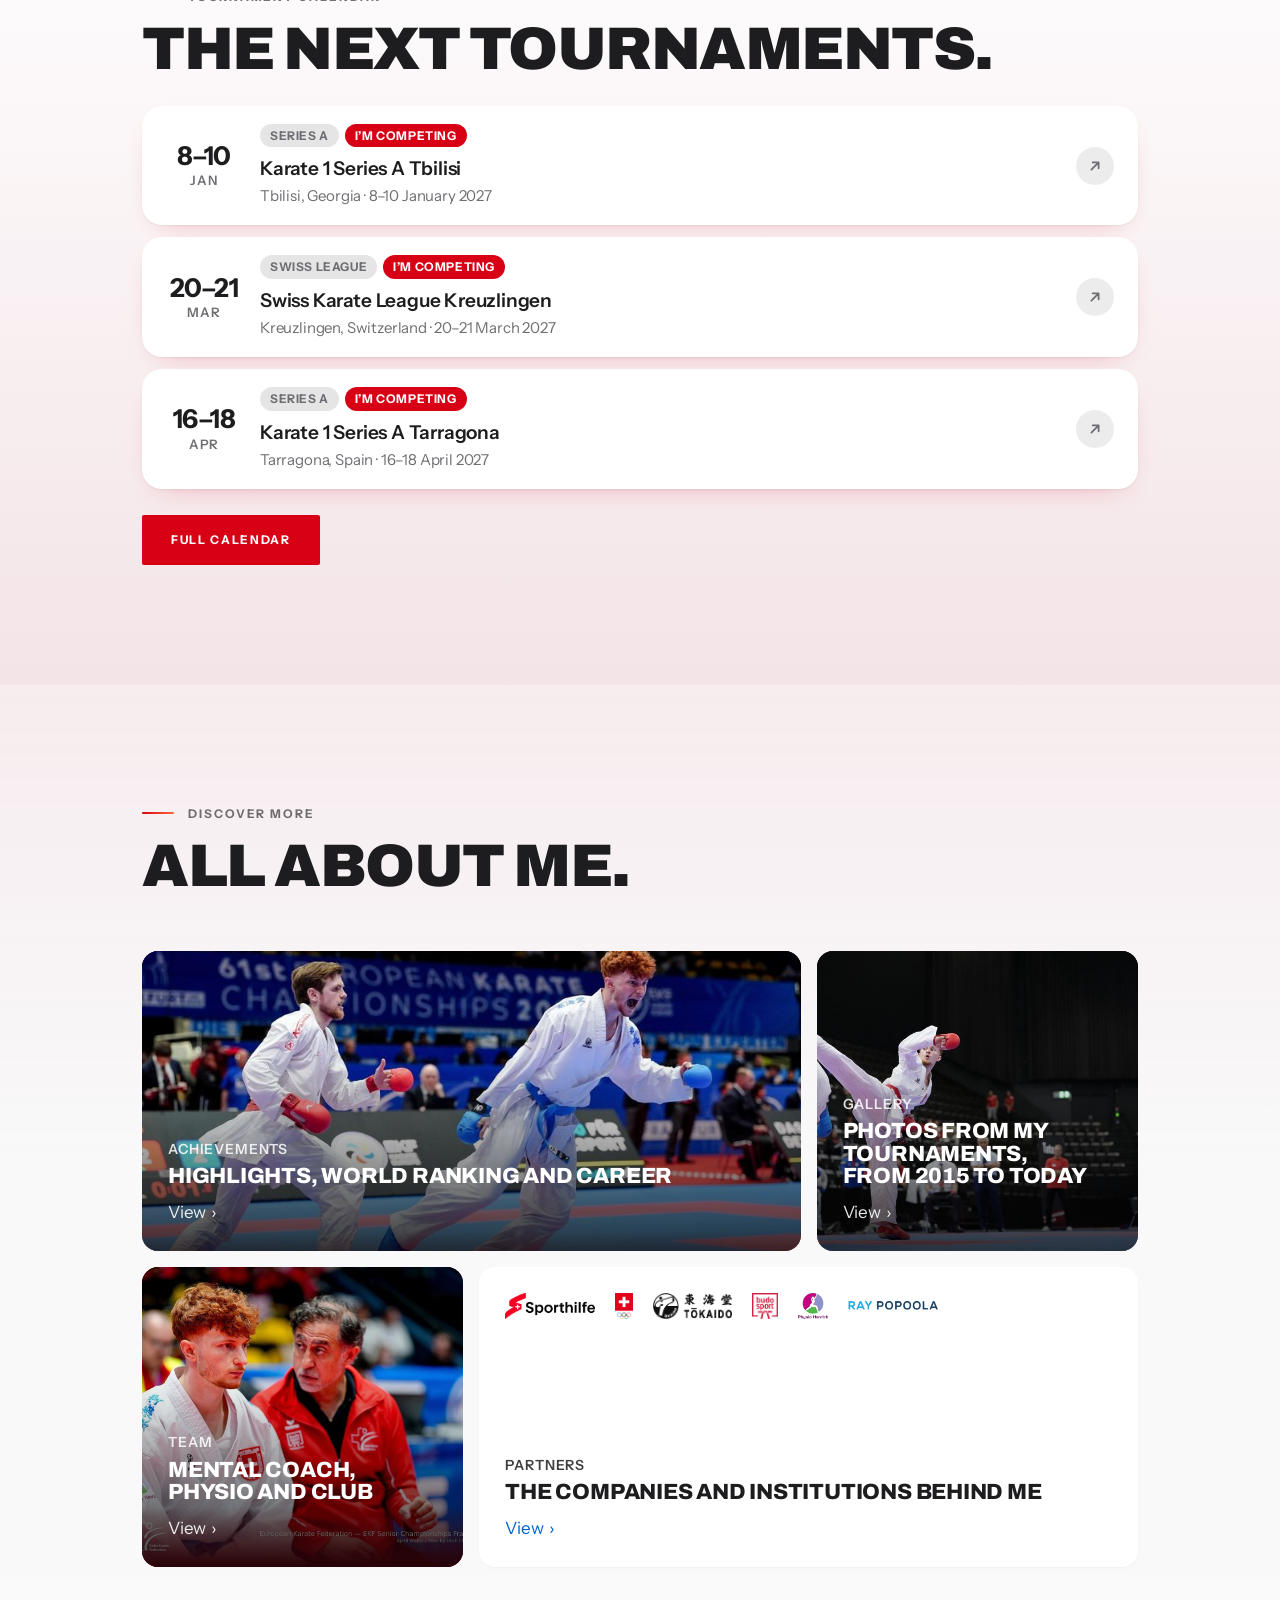
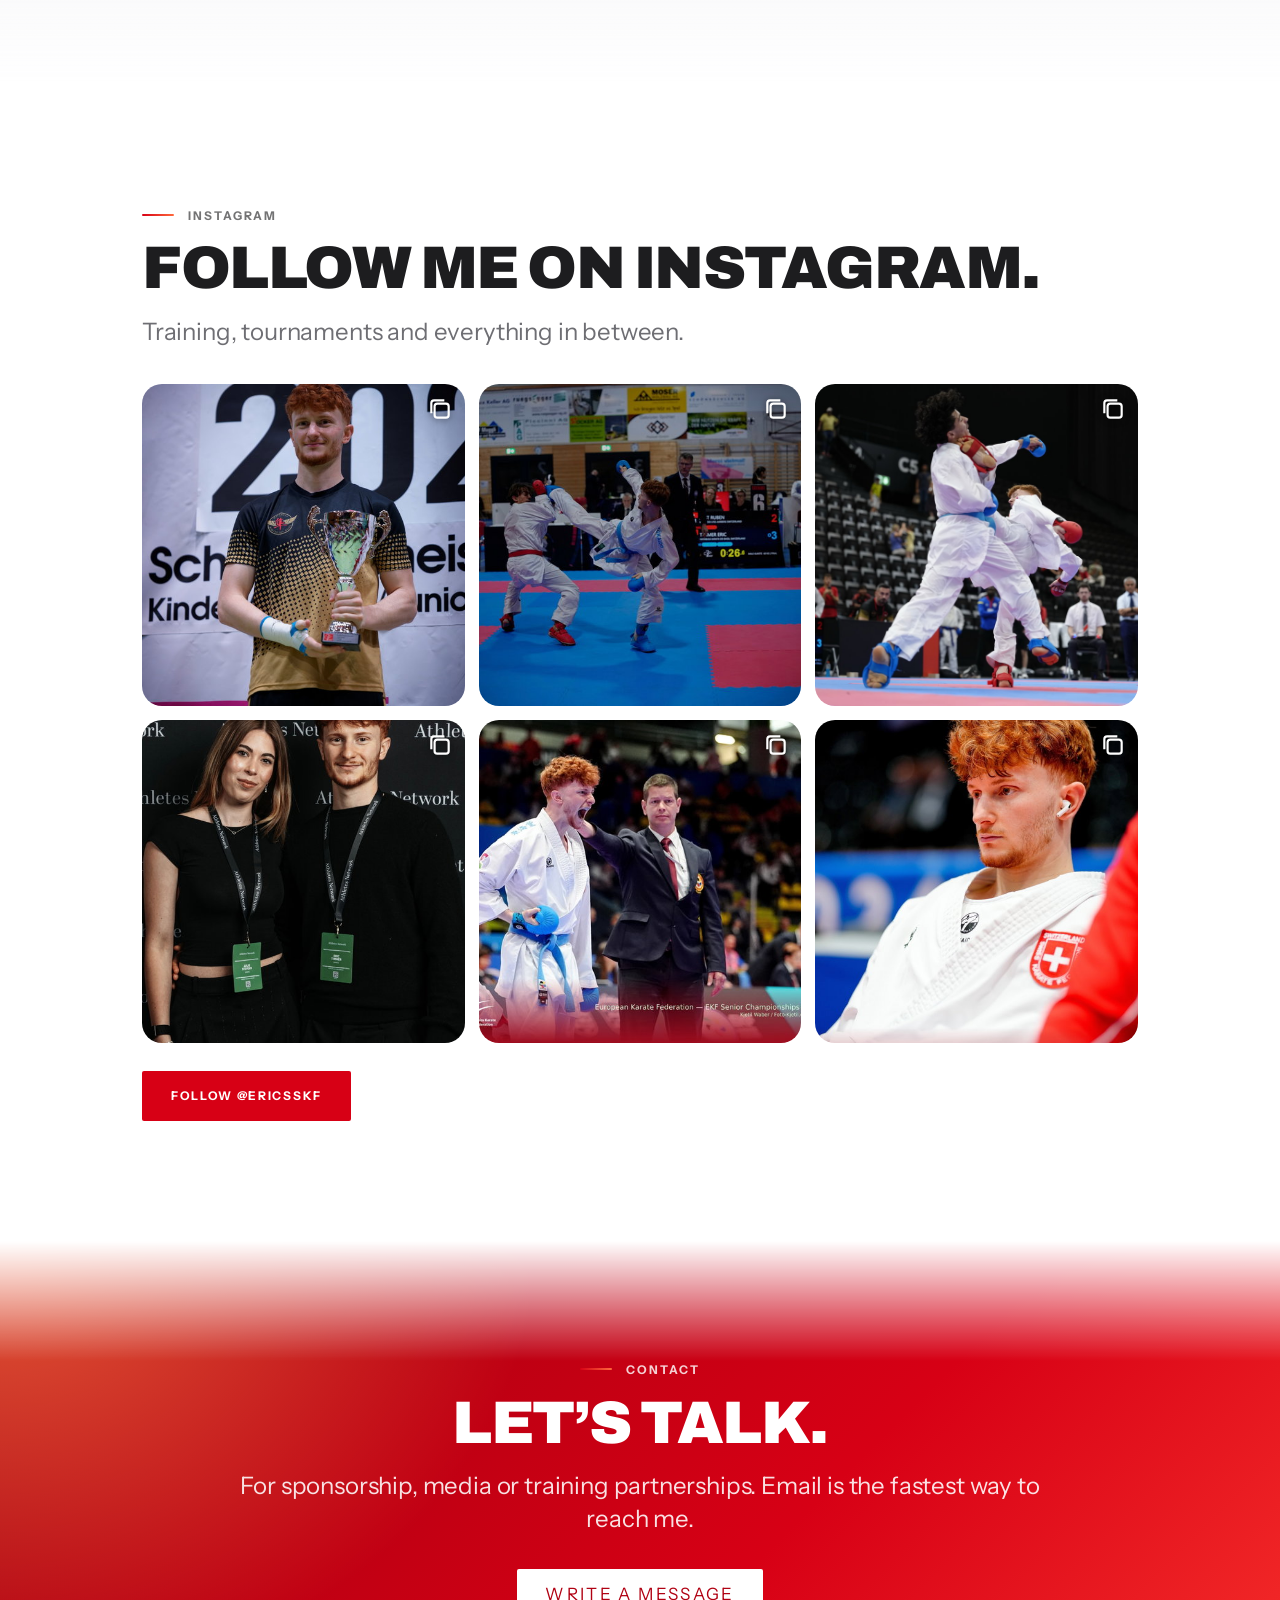
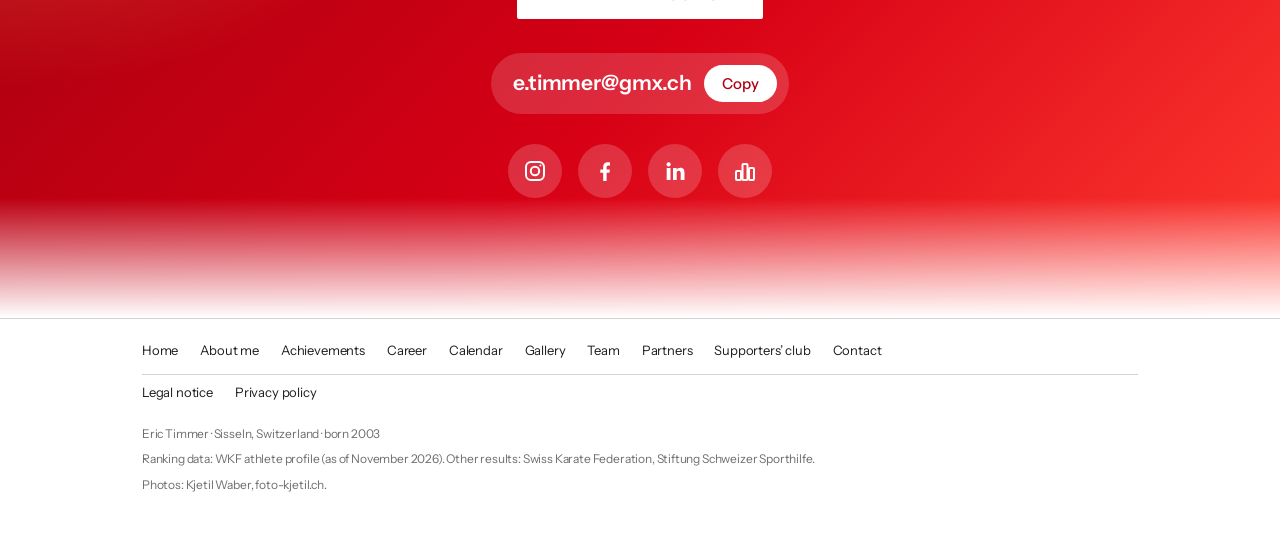
==== commit 68fa1d49: "Startseite wie jurtpentathlon.ch: Vollbild-Hero schwarz-weiss, eckige rote Knöpfe, Zahlen-Kacheln Co" ====
--- a/index.html
+++ b/index.html
@@ -29,7 +29,7 @@
 <link rel="preconnect" href="https://fonts.googleapis.com">
 <link rel="preconnect" href="https://fonts.gstatic.com" crossorigin>
 <link href="https://fonts.googleapis.com/css2?family=Archivo:wght@800;900&family=Instrument+Sans:wght@400;500;600;700&display=swap" rel="stylesheet">
-<link rel="stylesheet" href="assets/site.css?v=202611021830">
+<link rel="stylesheet" href="assets/site.css?v=202611021900">
 <script type="application/ld+json">{"@context": "https://schema.org", "@type": "Person", "name": "Eric Timmer", "url": "https://erictimmer.ch/", "image": "https://erictimmer.ch/images/portrait/eric-portrait.jpg", "jobTitle": "Karateka", "description": "Schweizer Karateka, Kumite −60 kg, Mitglied des Nationalkaders.", "address": {"@type": "PostalAddress", "addressLocality": "Sisseln", "addressRegion": "AG", "addressCountry": "CH"}, "sameAs": ["https://www.instagram.com/ericsskf/", "https://www.facebook.com/eric.timmer.313", "https://www.linkedin.com/in/eric-timmer-43140928b", "https://www.wkf.net/athletes/!/SUI02254"]}</script>
 <script>document.documentElement.classList.add("intro")</script>
 </head>
@@ -63,34 +63,39 @@
 
 <main id="top">
 
-<!-- HERO -->
-  <section class="hero hero-split">
+<!-- HERO (Jurt-Stil: Vollbild-Foto schwarz-weiss, Name gross darüber) -->
+  <section class="hero hero-split hero-full" id="hero">
+    <div class="hf-bg" aria-hidden="true"><img src="images/em-frankfurt-2026/05.jpg" srcset="images/em-frankfurt-2026/05-sm.jpg 820w, images/em-frankfurt-2026/05.jpg 1800w" sizes="100vw" width="1800" height="1200" alt="" fetchpriority="high" decoding="async"></div>
     <div class="wrap hs">
       <div class="hs-text">
         <div class="eyebrow">Karate · Kumite −60 kg · Schweizer Nationalkader</div>
         <h1><span class="h1-a">Eric</span> <span class="h1-b">Timmer</span></h1>
         <div class="sub">Präzision statt Kraft.</div>
-        <p class="lead">Ich bin Eric, Karateka aus Sisseln. Viertelfinal an der Europameisterschaft 2026, Nummer 52 der Welt. Mein nächstes Ziel: <b>die Top 32</b>.</p>
         <div class="ctas">
           <a class="btn" href="erfolge.html">Highlights ansehen</a>
-          <a class="btn attn" href="partner.html">Partner werden</a>
+          <a class="btn btn-o" href="partner.html">Partner werden</a>
+          <a class="btn btn-o attn" href="goennerclub.html">Gönnerclub</a>
         </div>
-        <p class="hs-meta">Sisseln AG · Jahrgang 2003 · Kaufmann EFZ in Ausbildung</p>
-      </div>
-      <figure class="hs-photo">
-        <span class="hs-pic"><img src="images/portrait/eric-portrait.jpg" srcset="images/portrait/eric-portrait-sm.jpg 640w, images/portrait/eric-portrait.jpg 1100w" sizes="(max-width: 860px) 100vw, 480px" width="1100" height="1650" alt="Eric Timmer im Dress der Swiss Karate Federation" fetchpriority="high" decoding="async"></span>
-        <figcaption>Foto: <a href="https://foto-kjetil.ch" target="_blank" rel="noopener">Kjetil Waber</a></figcaption>
-      </figure>
-    </div>
+      </div>
+    </div>
+    <p class="hf-cr">Foto: <a href="https://foto-kjetil.ch" target="_blank" rel="noopener">Kjetil Waber</a></p>
     <div class="scroll-hint" aria-hidden="true"><svg viewBox="0 0 24 24" fill="none" stroke="currentColor" stroke-width="2" stroke-linecap="round" stroke-linejoin="round"><path d="M12 4v16M5 13l7 7 7-7"/></svg></div>
   </section>
-<!-- SLOGAN-BAND -->
+<!-- SLOGAN-BAND + ZAHLEN -->
+  <section class="stats-band">
   <div class="slogan" aria-hidden="true">
     <div class="sl-track">
       <div class="sl-group"><span>Präzision statt Kraft.</span><span>Kumite −60 kg</span><span>Schweizer Nationalkader</span><span>Schweizer Meister 2026</span><span>Swiss Karate Federation</span><span>Präzision statt Kraft.</span><span>Kumite −60 kg</span><span>Schweizer Nationalkader</span><span>Schweizer Meister 2026</span><span>Swiss Karate Federation</span></div>
       <div class="sl-group"><span>Präzision statt Kraft.</span><span>Kumite −60 kg</span><span>Schweizer Nationalkader</span><span>Schweizer Meister 2026</span><span>Swiss Karate Federation</span><span>Präzision statt Kraft.</span><span>Kumite −60 kg</span><span>Schweizer Nationalkader</span><span>Schweizer Meister 2026</span><span>Swiss Karate Federation</span></div>
     </div>
   </div>
+    <div class="wrap stats">
+      <div class="stat r"><div class="sv"><span class="cnt" data-k="rank">52</span></div><div class="sk">Weltrang</div></div>
+      <div class="stat r" style="--d:.06s"><div class="sv"><span class="cnt" data-k="bouts">69</span></div><div class="sk">Kämpfe international</div></div>
+      <div class="stat r" style="--d:.12s"><div class="sv"><span class="cnt" data-k="gold">12</span></div><div class="sk">SKF-Goldmedaillen</div></div>
+      <div class="stat r" style="--d:.18s"><div class="sv"><span class="cnt" data-k="years">17</span></div><div class="sk">Jahre Karate</div></div>
+    </div>
+  </section>
 <!-- NEU -->
   <section class="band news-home" id="neu" hidden>
     <div class="wrap">
@@ -221,7 +226,7 @@
   </div>
 </footer>
 
-<script src="assets/site.js?v=202611021830"></script>
+<script src="assets/site.js?v=202611021900"></script>
 <script data-goatcounter="https://erictimmer.goatcounter.com/count" async src="https://gc.zgo.at/count.js"></script>
 </body>
 </html>
--- a/assets/site.css
+++ b/assets/site.css
@@ -1287,3 +1287,84 @@
 @media (max-width: 1160px) { .nav-links { gap: 12px; font-size: 10.5px; } .nav-links a { letter-spacing: .02em; } .brand { font-size: 16px; } .nav-right { gap: 8px; } }
 nav.top.open .nav-links a { letter-spacing: 0; }
 @media (min-width: 1001px) and (max-width: 1060px) { .nav-links { gap: 10px; } .nav-links a { letter-spacing: 0; } .lang button { padding: 5px 7px; } }
+
+/* ---------- Jurt-Stil Teil 2 (02.11.2026): «mach es so wie ihre Webseite» ----------
+   Startseite: Vollbild-Hero mit Schwarz-Weiss-Foto unter der (durchsichtigen) Menüleiste, Name riesig in Weiss,
+   eckige Knöpfe (rot gefüllt / weiss umrandet), danach rotes Slogan-Band, das in die Zahlen-Kacheln ausläuft.
+   Alle Seiten: eckige rote Knöpfe in Grossbuchstaben (ersetzt die blauen Pillen), Karten mit 16 px Rundung. */
+
+/* Knöpfe wie bei Jurt */
+.btn { background: var(--red); color: #fff; border-radius: 2px; min-height: 50px; padding: 0 28px; font-size: 12px; font-weight: 700; letter-spacing: .14em; text-transform: uppercase; border: 1px solid transparent; }
+.btn-sm { min-height: 40px; padding: 0 18px; font-size: 11px; }
+.btn-o { background: transparent; color: var(--fg); border-color: color-mix(in srgb, var(--fg) 55%, transparent); }
+.btn-o:hover { border-color: var(--fg); filter: none; }
+.band.contact .btn { background: #fff; color: #b00012; }
+.pill { border-radius: 2px; padding: 9px 16px; letter-spacing: .1em; }
+.lang, .lang button { border-radius: 2px; }
+.nav-links a[aria-current="page"] { color: var(--red); }
+@media (min-width: 1001px) { .nav-links a { border-radius: 2px; } }
+.xt, .hcard, .nc, .tier { border-radius: 16px; }
+
+/* Menüleiste über dem Hero: durchsichtig, weisse Schrift */
+nav.top[data-tone="hero"] {
+  --fg: #fff; --muted: rgba(255,255,255,.75); --faint: rgba(255,255,255,.25); --bg: rgba(255,255,255,.16); --nav: transparent;
+  background: linear-gradient(rgba(0,0,0,.5), transparent); border-bottom-color: transparent;
+  backdrop-filter: none; -webkit-backdrop-filter: none;
+}
+nav.top[data-tone="hero"] .nav-links a[aria-current="page"] { color: #fff; }
+
+/* Vollbild-Hero */
+.hero-full {
+  --fg: #fff; --muted: rgba(255,255,255,.78);
+  position: relative; z-index: 0; isolation: isolate; overflow: clip; color: #fff; text-align: left;
+  min-height: 100svh; margin-top: calc(-1 * var(--hdr, 52px)); padding: calc(var(--hdr, 52px) + 40px) 0 90px;
+  display: flex; align-items: center; background: #0b0b0c;
+}
+.hero-full::before { display: none; }
+.hero-full .hs { display: block; width: 100%; }
+.hf-bg { position: absolute; inset: 0; z-index: -1; overflow: hidden; }
+.hf-bg img { width: 100%; height: 100%; object-fit: cover; object-position: 62% 30%; filter: grayscale(1) contrast(1.08) brightness(.82); animation: heroDrift 24s ease-in-out infinite alternate; will-change: transform; }
+.hf-bg::after { content: ""; position: absolute; inset: 0;
+  background: linear-gradient(90deg, rgba(0,0,0,.82) 0%, rgba(0,0,0,.55) 42%, rgba(0,0,0,.12) 75%, rgba(0,0,0,.25) 100%),
+              linear-gradient(0deg, rgba(0,0,0,.75) 0%, transparent 35%), linear-gradient(180deg, rgba(0,0,0,.45) 0%, transparent 22%); }
+.hero-full .eyebrow { color: rgba(255,255,255,.75); }
+.hero-full h1 { font-size: clamp(64px, 12.5vw, 196px); line-height: .84; letter-spacing: -0.035em; margin-top: 6px; }
+.hero-full h1 .h1-a, .hero-full h1 .h1-b { color: #fff; }
+.hero-full .sub { background: none; -webkit-text-fill-color: currentColor; color: rgba(255,255,255,.85); font-family: var(--text); font-size: clamp(13px, 1.3vw, 16px); font-weight: 600; letter-spacing: .2em; text-transform: uppercase; margin-top: 28px; }
+.hero-full .ctas { justify-content: flex-start; gap: 14px; margin-top: 40px; }
+.hero-full .btn-o { color: #fff; border-color: rgba(255,255,255,.55); }
+.hero-full .btn-o:hover { border-color: #fff; background: rgba(255,255,255,.08); }
+.hero-full .hs-text > h1::after { height: 8px; }
+.hf-cr { position: absolute; right: max(22px, env(safe-area-inset-right, 0px)); bottom: 18px; margin: 0; font-size: 11px; color: rgba(255,255,255,.55); }
+.hf-cr a { color: inherit; text-decoration: underline; text-underline-offset: 2px; }
+.hero-full .scroll-hint { position: absolute; left: 0; right: 0; bottom: 22px; margin: 0; color: #fff; display: flex; }
+@media (max-width: 860px) {
+  .hf-bg img { object-position: 74% 30%; }
+  .hf-bg::after { background: linear-gradient(0deg, rgba(0,0,0,.88) 0%, rgba(0,0,0,.55) 55%, rgba(0,0,0,.35) 100%); }
+  .hero-full { align-items: flex-end; padding-bottom: 70px; }
+  .hero-full .ctas { flex-direction: column; align-items: stretch; }
+  .hero-full .hs-text > * { max-width: none; }
+}
+/* Eröffnung: «Schnitt» bleibt, Name endet weiss */
+.intro .hero-full .hs-text > .sub { animation-name: heroSub; }
+
+/* Slogan-Band läuft in die Zahlen-Kacheln aus */
+.stats-band { position: relative; padding-bottom: 40px;
+  background: linear-gradient(180deg, #d70015 0, #d70015 70px, color-mix(in srgb, #d70015 55%, transparent) 130px, color-mix(in srgb, #d70015 10%, transparent) 260px, transparent 380px); }
+.stats-band .slogan { box-shadow: none; background: linear-gradient(90deg, #a3000f, #d70015 40%, #e8121f); }
+.stats { display: grid; grid-template-columns: repeat(4, 1fr); gap: 18px; margin-top: 46px; }
+@media (min-width: 1001px) { .stats { max-width: 1280px; } }
+.stat { background: var(--card); border-radius: 16px; padding: 34px 32px 30px; box-shadow: 0 1px 3px rgba(0,0,0,.06), 0 24px 60px -28px color-mix(in srgb, var(--red) 45%, transparent); }
+.stat .sv { font-family: var(--display); font-weight: 900; font-size: clamp(48px, 5.4vw, 72px); line-height: .9; letter-spacing: -0.03em; font-variant-numeric: tabular-nums; color: var(--fg); }
+.stat .sk { margin-top: 16px; font-size: 11px; font-weight: 700; letter-spacing: .14em; text-transform: uppercase; color: color-mix(in srgb, #4a5a7a 80%, var(--fg)); }
+@media (prefers-color-scheme: dark) { :root:not([data-theme="light"]) .stat .sk { color: #9aa6bf; } }
+@media (max-width: 860px) { .stats { grid-template-columns: repeat(2, 1fr); gap: 12px; } .stat { padding: 24px 20px; } }
+
+@media (prefers-reduced-motion: reduce) { .hf-bg img { animation: none; } }
+/* Feinschliff: Wasserzeichen unten im Foto abschneiden, Hero breiter, Rot läuft sauber aus */
+.hf-bg img { position: absolute; left: 0; top: 0; height: 122%; object-position: 62% 32%; transform-origin: 60% 30%; }
+.hero-full .wrap { max-width: 1280px; }
+.hero-full h1 { font-size: clamp(64px, 11vw, 172px); }
+.stats-band { padding-bottom: 120px; margin-bottom: -40px; }
+@media (max-width: 860px) { .hf-bg img { height: 118%; object-position: 74% 20%; } }
+@media (max-width: 860px) { .hf-bg img { object-position: 70% 0%; height: 112%; } }
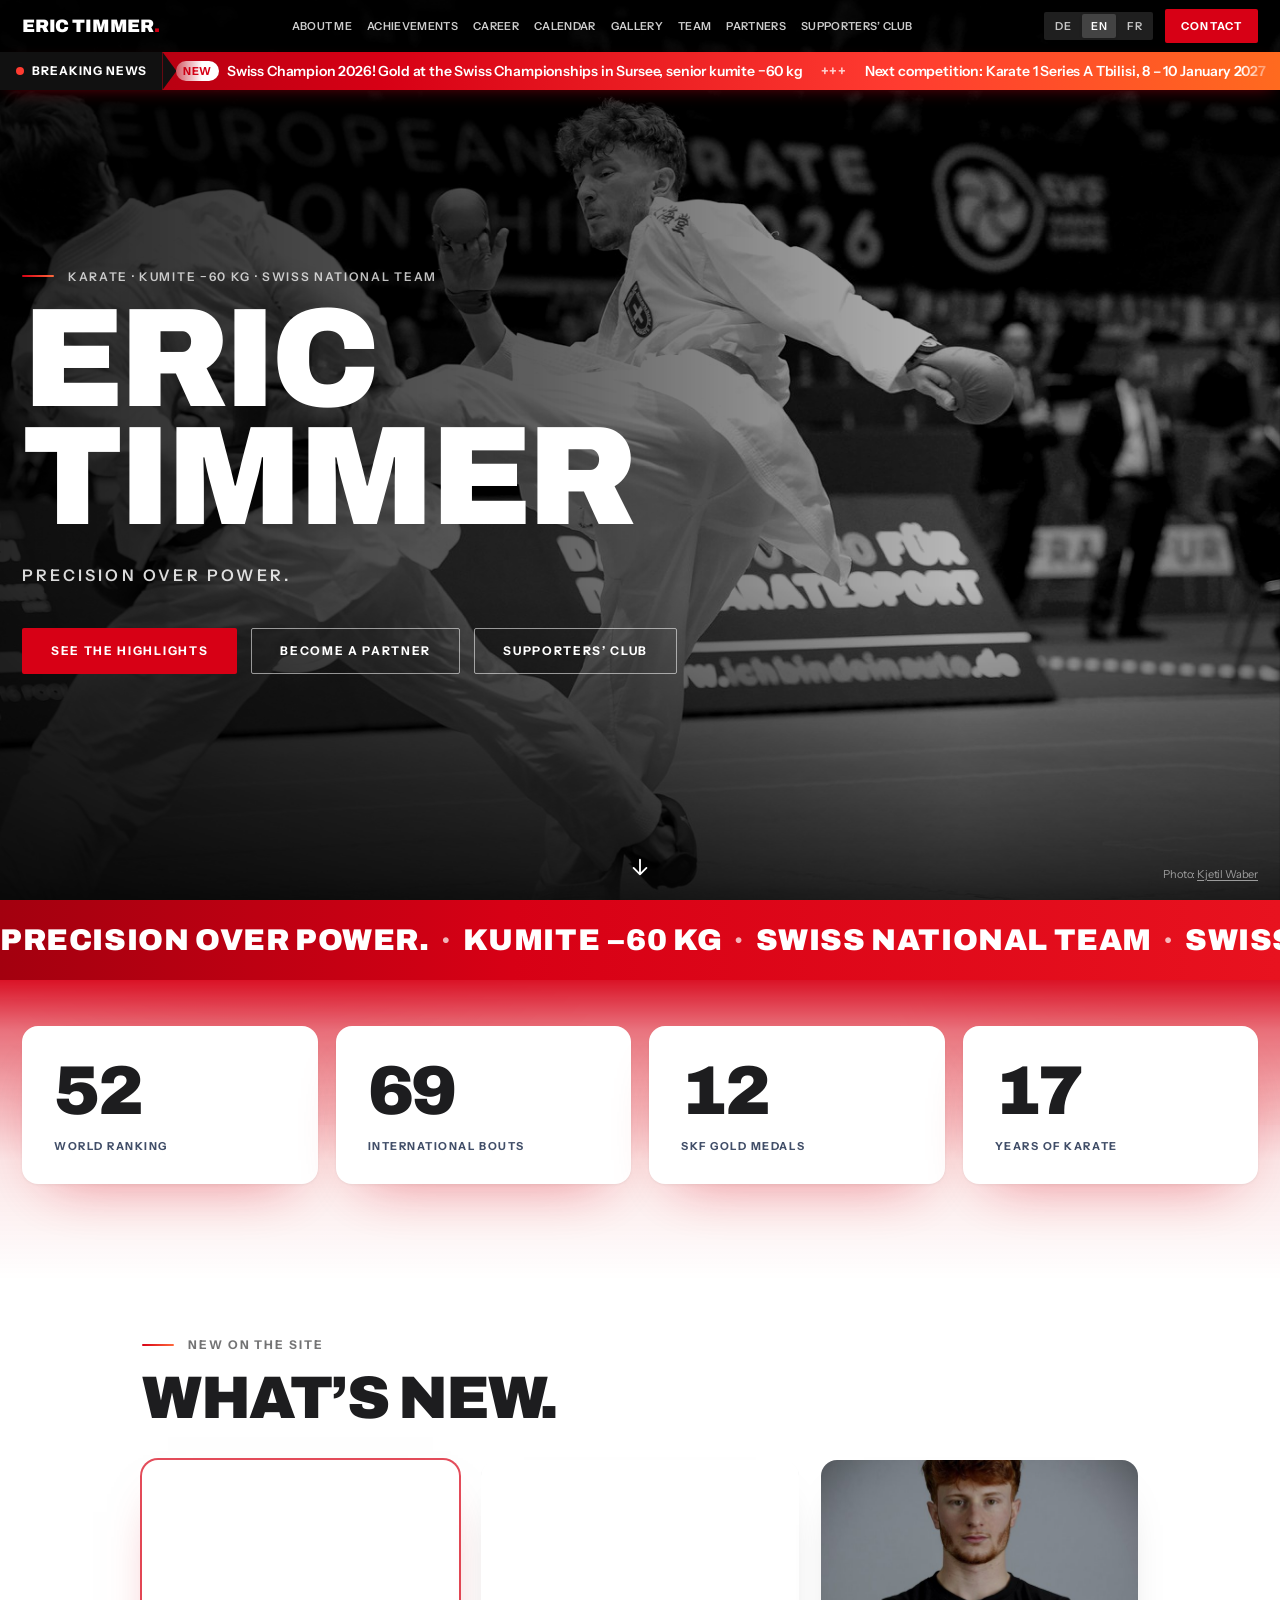
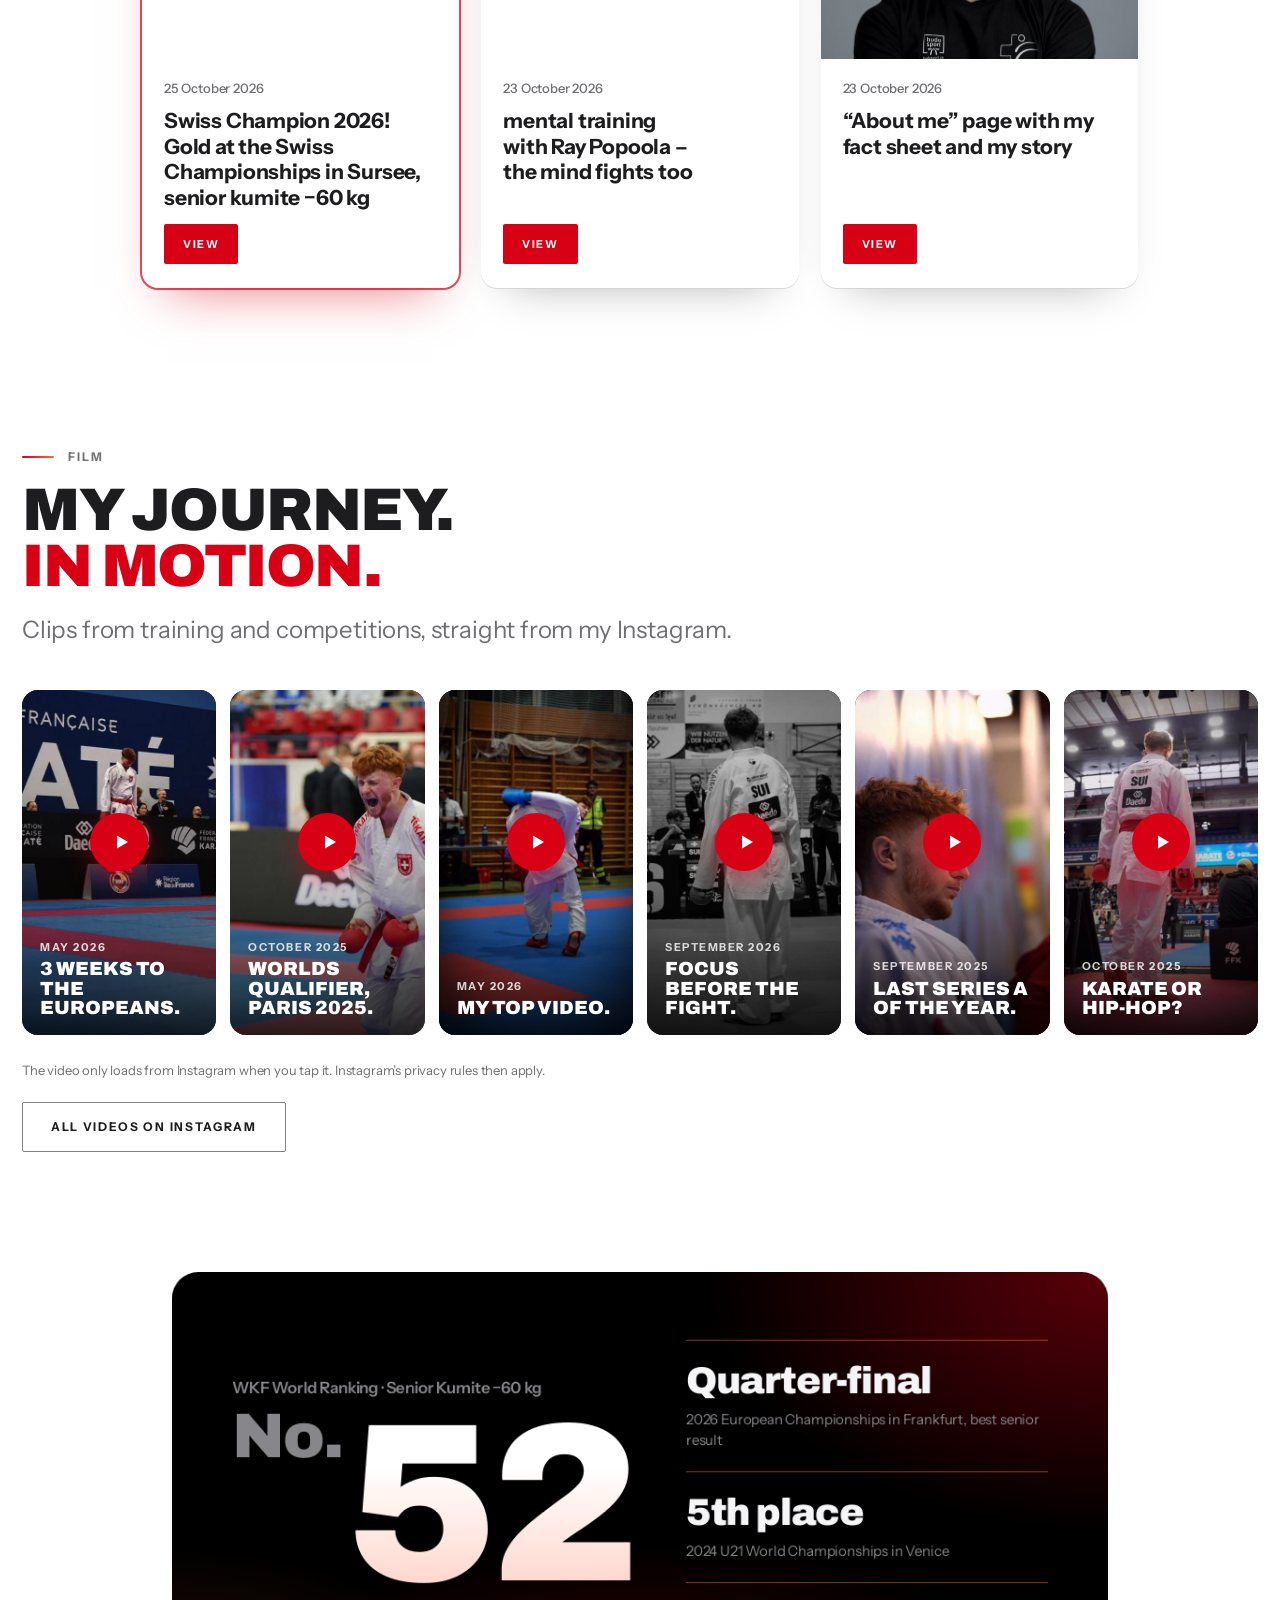
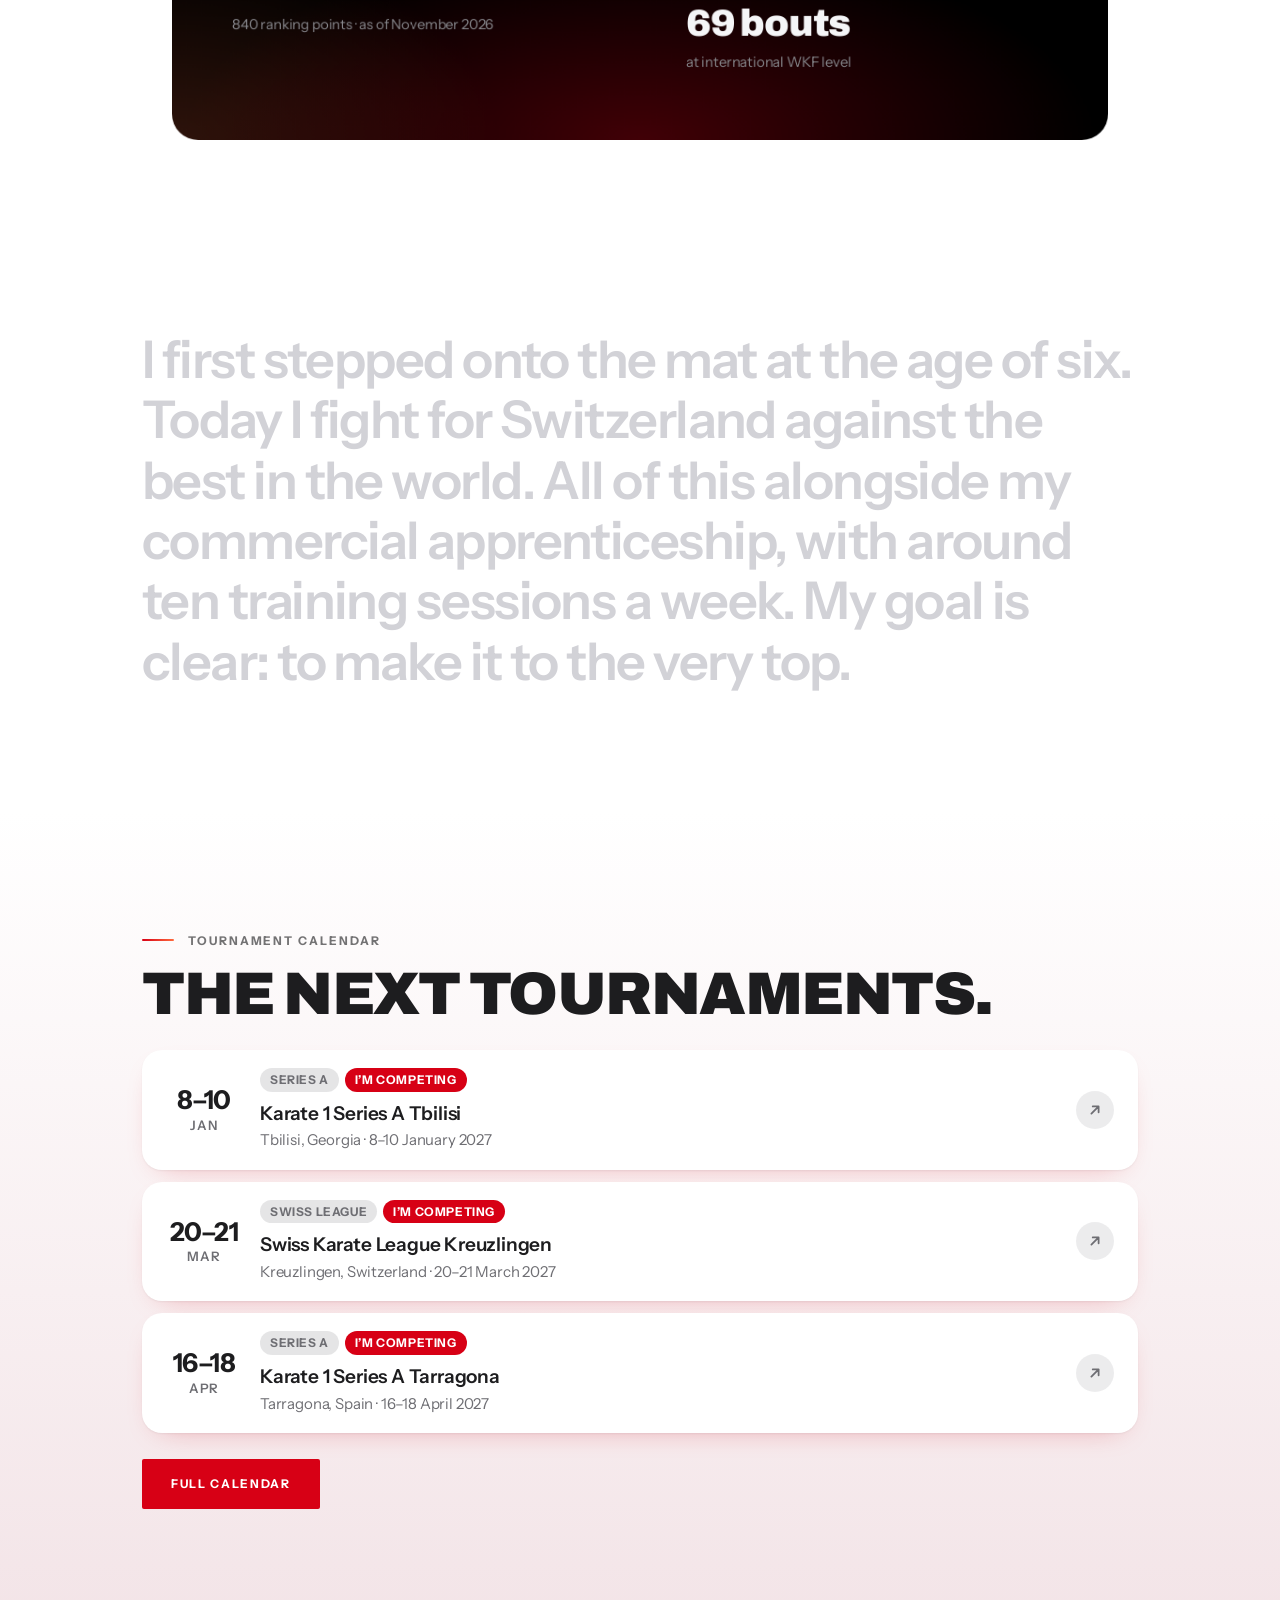
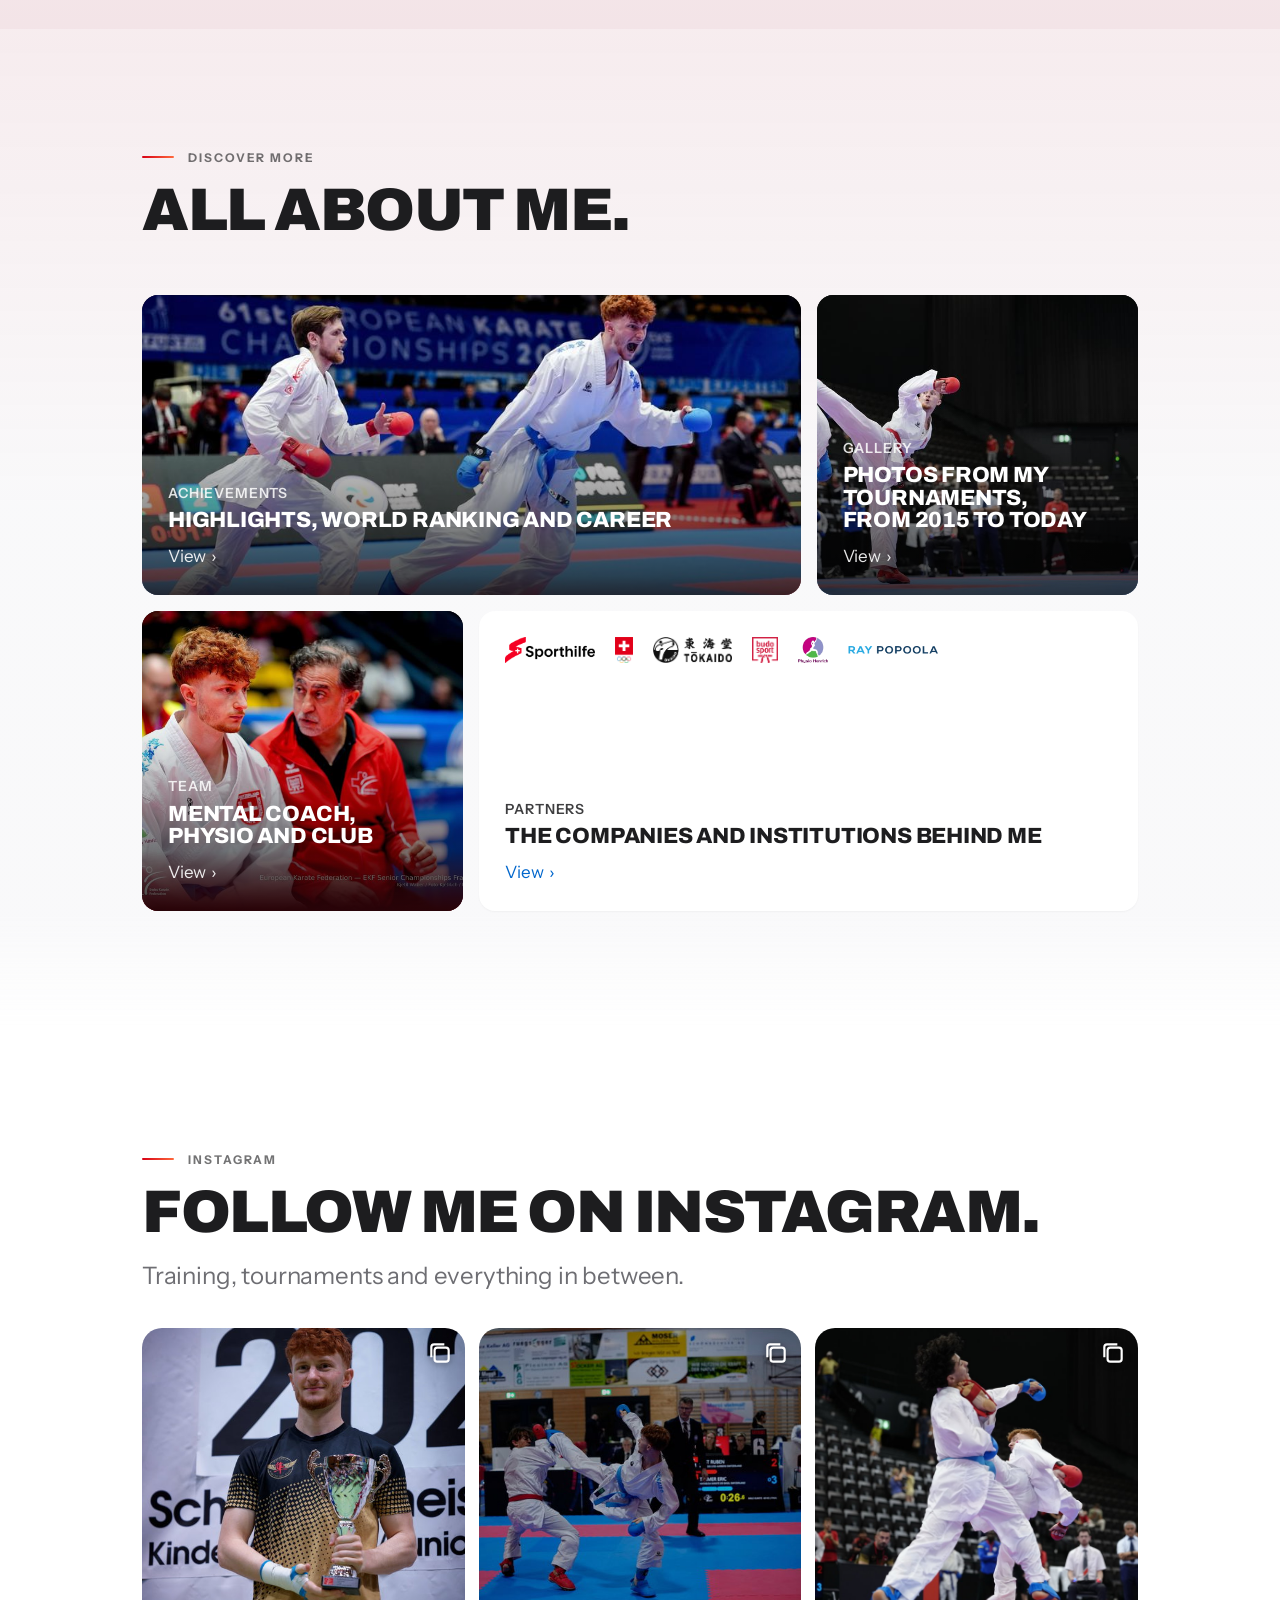
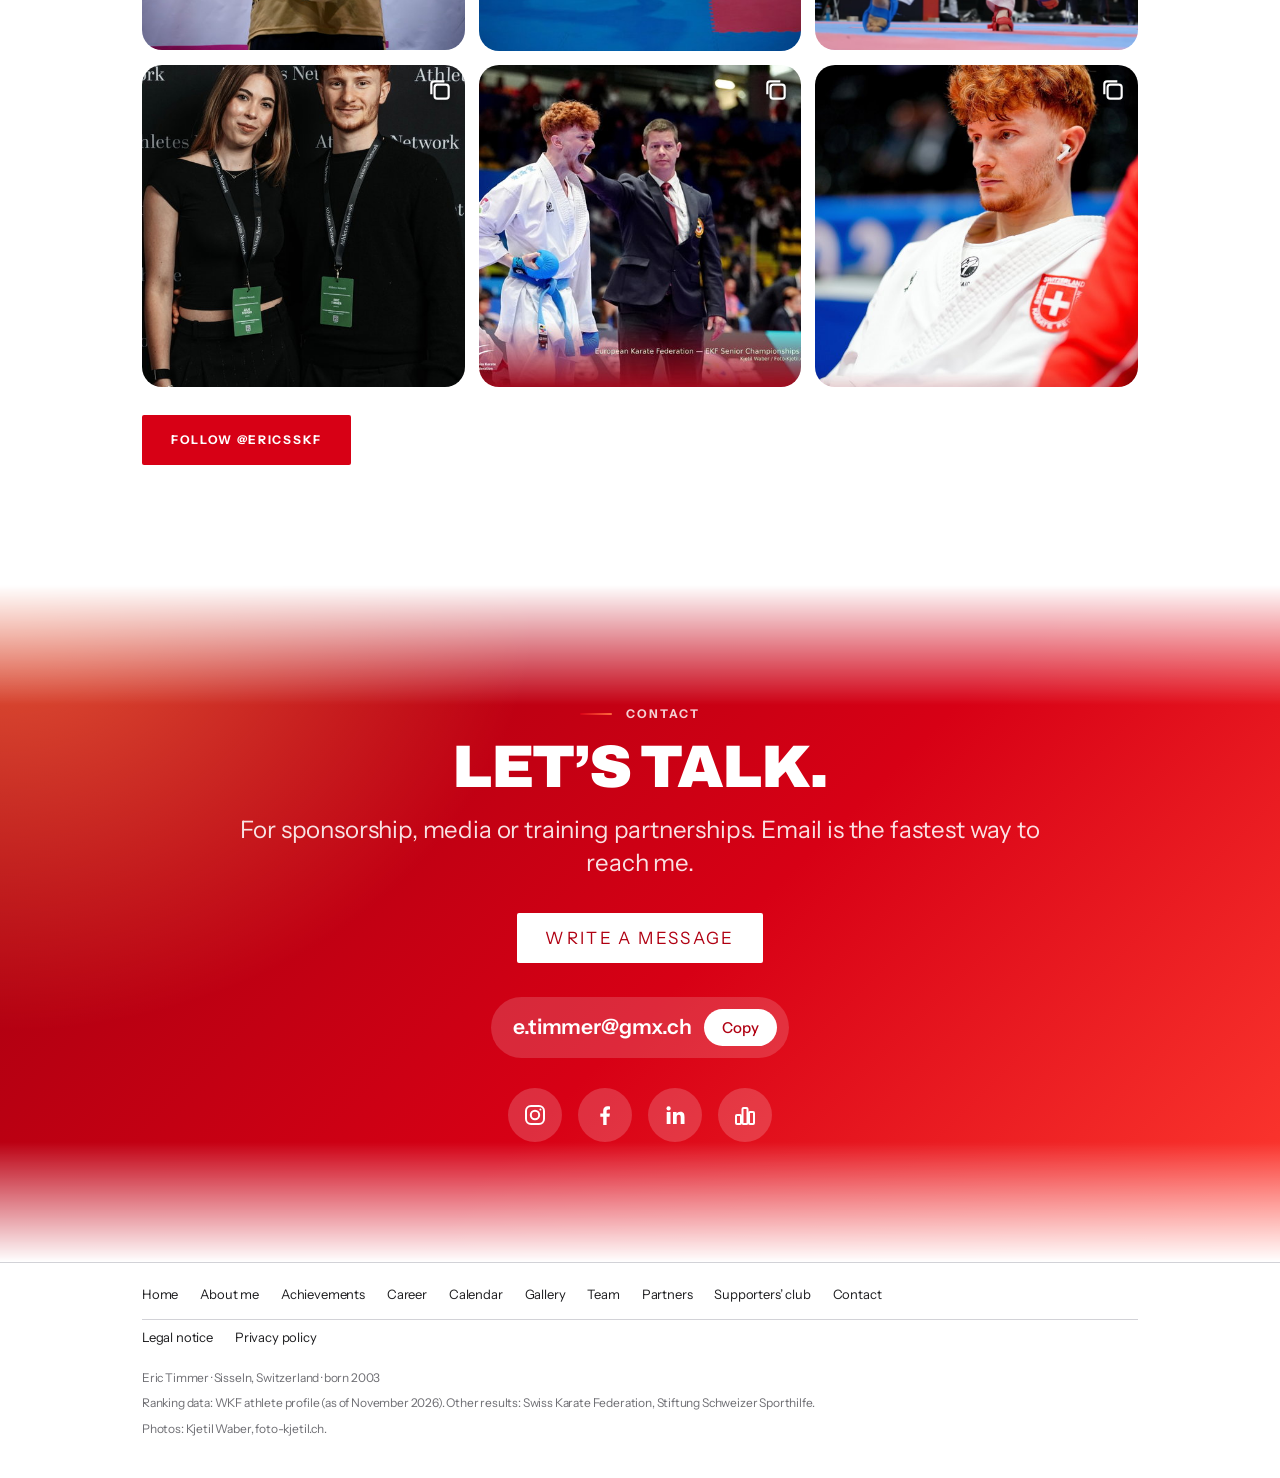
==== commit 3b54c08b: "Film-Bereich mit 6 Instagram-Reels (laden erst nach Klick), Datenschutz ergänzt Co-Authored-By: Clau" ====
--- a/index.html
+++ b/index.html
@@ -29,7 +29,7 @@
 <link rel="preconnect" href="https://fonts.googleapis.com">
 <link rel="preconnect" href="https://fonts.gstatic.com" crossorigin>
 <link href="https://fonts.googleapis.com/css2?family=Archivo:wght@800;900&family=Instrument+Sans:wght@400;500;600;700&display=swap" rel="stylesheet">
-<link rel="stylesheet" href="assets/site.css?v=202611021900">
+<link rel="stylesheet" href="assets/site.css?v=202611021930">
 <script type="application/ld+json">{"@context": "https://schema.org", "@type": "Person", "name": "Eric Timmer", "url": "https://erictimmer.ch/", "image": "https://erictimmer.ch/images/portrait/eric-portrait.jpg", "jobTitle": "Karateka", "description": "Schweizer Karateka, Kumite −60 kg, Mitglied des Nationalkaders.", "address": {"@type": "PostalAddress", "addressLocality": "Sisseln", "addressRegion": "AG", "addressCountry": "CH"}, "sameAs": ["https://www.instagram.com/ericsskf/", "https://www.facebook.com/eric.timmer.313", "https://www.linkedin.com/in/eric-timmer-43140928b", "https://www.wkf.net/athletes/!/SUI02254"]}</script>
 <script>document.documentElement.classList.add("intro")</script>
 </head>
@@ -104,6 +104,28 @@
       <div class="ncards" id="newscards" data-limit="3"></div>
     </div>
   </section>
+<!-- FILM (Reels von Instagram @ericsskf; Video lädt erst nach Klick, wie bei jurtpentathlon.ch) -->
+  <section class="band film" id="film">
+    <div class="wrap">
+      <div class="eyebrow r">Film</div>
+      <h2 class="h-sec r" style="--d:.05s">Mein Weg.<br><span class="red">In Bewegung.</span></h2>
+      <p class="lead r" style="--d:.1s">Ausschnitte aus Training und Turnieren, direkt von meinem Instagram.</p>
+      <div class="reels">
+        <button type="button" class="reel r" data-reel="DX57XVqsczw"><img src="images/reels/DX57XVqsczw.jpg" width="416" height="742" alt="" loading="lazy" decoding="async"><span class="reel-play" aria-hidden="true"><svg viewBox="0 0 24 24"><path d="M8 5.5v13l11-6.5z" fill="currentColor"/></svg></span><span class="reel-k">Mai 2026</span><span class="reel-h">3 Wochen bis zur EM.</span></button>
+        <button type="button" class="reel r" data-reel="DQaAp3tDMfV" style="--d:.06s"><img src="images/reels/DQaAp3tDMfV.jpg" width="416" height="742" alt="" loading="lazy" decoding="async"><span class="reel-play" aria-hidden="true"><svg viewBox="0 0 24 24"><path d="M8 5.5v13l11-6.5z" fill="currentColor"/></svg></span><span class="reel-k">Oktober 2025</span><span class="reel-h">WM-Quali Paris 2025.</span></button>
+        <button type="button" class="reel r" data-reel="DZAcyXlMW2i" style="--d:.12s"><img src="images/reels/DZAcyXlMW2i.jpg" width="416" height="742" alt="" loading="lazy" decoding="async"><span class="reel-play" aria-hidden="true"><svg viewBox="0 0 24 24"><path d="M8 5.5v13l11-6.5z" fill="currentColor"/></svg></span><span class="reel-k">Mai 2026</span><span class="reel-h">Mein Top-Video.</span></button>
+        <button type="button" class="reel r" data-reel="DdCNlQ0shqO" style="--d:.18s"><img src="images/reels/DdCNlQ0shqO.jpg" width="416" height="742" alt="" loading="lazy" decoding="async"><span class="reel-play" aria-hidden="true"><svg viewBox="0 0 24 24"><path d="M8 5.5v13l11-6.5z" fill="currentColor"/></svg></span><span class="reel-k">September 2026</span><span class="reel-h">Fokus vor dem Kampf.</span></button>
+        <button type="button" class="reel r" data-reel="DPMI6fMDzFZ" style="--d:.24s"><img src="images/reels/DPMI6fMDzFZ.jpg" width="416" height="742" alt="" loading="lazy" decoding="async"><span class="reel-play" aria-hidden="true"><svg viewBox="0 0 24 24"><path d="M8 5.5v13l11-6.5z" fill="currentColor"/></svg></span><span class="reel-k">September 2025</span><span class="reel-h">Letzte Series A des Jahres.</span></button>
+        <button type="button" class="reel r" data-reel="DQcrudXDLXk" style="--d:.30s"><img src="images/reels/DQcrudXDLXk.jpg" width="416" height="742" alt="" loading="lazy" decoding="async"><span class="reel-play" aria-hidden="true"><svg viewBox="0 0 24 24"><path d="M8 5.5v13l11-6.5z" fill="currentColor"/></svg></span><span class="reel-k">Oktober 2025</span><span class="reel-h">Karate oder Hip-Hop?</span></button>
+      </div>
+      <p class="film-note r">Das Video wird erst beim Antippen von Instagram geladen. Dabei gelten die Datenschutzregeln von Instagram.</p>
+      <div class="r" style="margin-top: 22px"><a class="btn btn-o" href="https://www.instagram.com/ericsskf/reels/" target="_blank" rel="noopener">Alle Videos auf Instagram</a></div>
+    </div>
+  </section>
+  <dialog class="reel-dlg" id="reeldlg" aria-label="Video">
+    <button type="button" class="reel-x" id="reelx" aria-label="Schliessen">×</button>
+    <div class="reel-frame" id="reelframe"></div>
+  </dialog>
 <!-- PANEL -->
   <section class="stage" id="ranking">
     <div class="wrap">
@@ -226,7 +248,7 @@
   </div>
 </footer>
 
-<script src="assets/site.js?v=202611021900"></script>
+<script src="assets/site.js?v=202611021930"></script>
 <script data-goatcounter="https://erictimmer.goatcounter.com/count" async src="https://gc.zgo.at/count.js"></script>
 </body>
 </html>
--- a/assets/site.css
+++ b/assets/site.css
@@ -1368,3 +1368,30 @@
 .stats-band { padding-bottom: 120px; margin-bottom: -40px; }
 @media (max-width: 860px) { .hf-bg img { height: 118%; object-position: 74% 20%; } }
 @media (max-width: 860px) { .hf-bg img { object-position: 70% 0%; height: 112%; } }
+
+/* ---------- Film: Reels von Instagram (index.html #film, 02.11.2026) ---------- */
+.h-sec .red { color: var(--red); }
+.reels { display: grid; grid-auto-flow: column; grid-auto-columns: minmax(220px, 1fr); gap: 14px; margin-top: 44px; overflow-x: auto; scroll-snap-type: x mandatory; padding-bottom: 8px; scrollbar-width: none; }
+.reels::-webkit-scrollbar { display: none; }
+@media (min-width: 1001px) { .film .wrap { max-width: 1280px; } .reels { grid-auto-columns: calc((100% - 5 * 14px) / 6); } }
+.reel { position: relative; display: flex; flex-direction: column; justify-content: flex-end; gap: 4px; aspect-ratio: 9 / 16; padding: 18px; border: 0; border-radius: 16px; overflow: hidden; cursor: pointer; text-align: left; color: #fff; background: #111; scroll-snap-align: start; isolation: isolate; font: inherit; }
+.reel img { position: absolute; inset: 0; width: 100%; height: 100%; object-fit: cover; z-index: -2; transition: transform 1.2s var(--out); }
+.reel::before { content: ""; position: absolute; inset: 0; z-index: -1; background: linear-gradient(0deg, rgba(0,0,0,.82) 0%, rgba(0,0,0,.15) 45%, transparent 70%); }
+.reel-play { position: absolute; left: 50%; top: 44%; translate: -50% -50%; width: 58px; height: 58px; border-radius: 50%; display: grid; place-items: center; background: var(--red); color: #fff; box-shadow: 0 10px 30px -6px color-mix(in srgb, var(--red) 70%, transparent); transition: transform .4s var(--out); }
+.reel-play svg { width: 24px; height: 24px; margin-left: 3px; }
+.reel-k { font-size: 11px; font-weight: 700; letter-spacing: .14em; text-transform: uppercase; opacity: .8; }
+.reel-h { font-family: var(--display); font-weight: 900; text-transform: uppercase; font-size: 19px; line-height: 1.02; }
+@media (hover: hover) and (pointer: fine) {
+  .reel { transition: transform .5s var(--out), box-shadow .5s var(--out); }
+  .reel:hover { transform: translateY(-6px); box-shadow: 0 30px 70px -24px color-mix(in srgb, var(--red) 55%, transparent); }
+  .reel:hover img { transform: scale(1.06); }
+  .reel:hover .reel-play { transform: scale(1.12); }
+}
+.film-note { margin-top: 18px; font-size: 13px; color: var(--muted); }
+@media (max-width: 860px) { .reels { grid-auto-columns: 62%; margin-inline: -22px; padding-inline: 22px; scroll-padding-inline: 22px; } }
+.reel-dlg { padding: 0; border: 0; background: transparent; width: min(420px, 94vw); max-height: 94vh; overflow: visible; }
+.reel-dlg::backdrop { background: rgba(0,0,0,.82); backdrop-filter: blur(6px); }
+.reel-frame { background: #fff; border-radius: 14px; overflow: hidden; }
+.reel-frame iframe { display: block; width: 100%; height: min(760px, 88vh); border: 0; }
+.reel-x { position: absolute; top: -46px; right: 0; width: 38px; height: 38px; border: 0; border-radius: 50%; background: rgba(255,255,255,.14); color: #fff; font-size: 26px; line-height: 1; cursor: pointer; }
+.reel-x:hover { background: rgba(255,255,255,.26); }
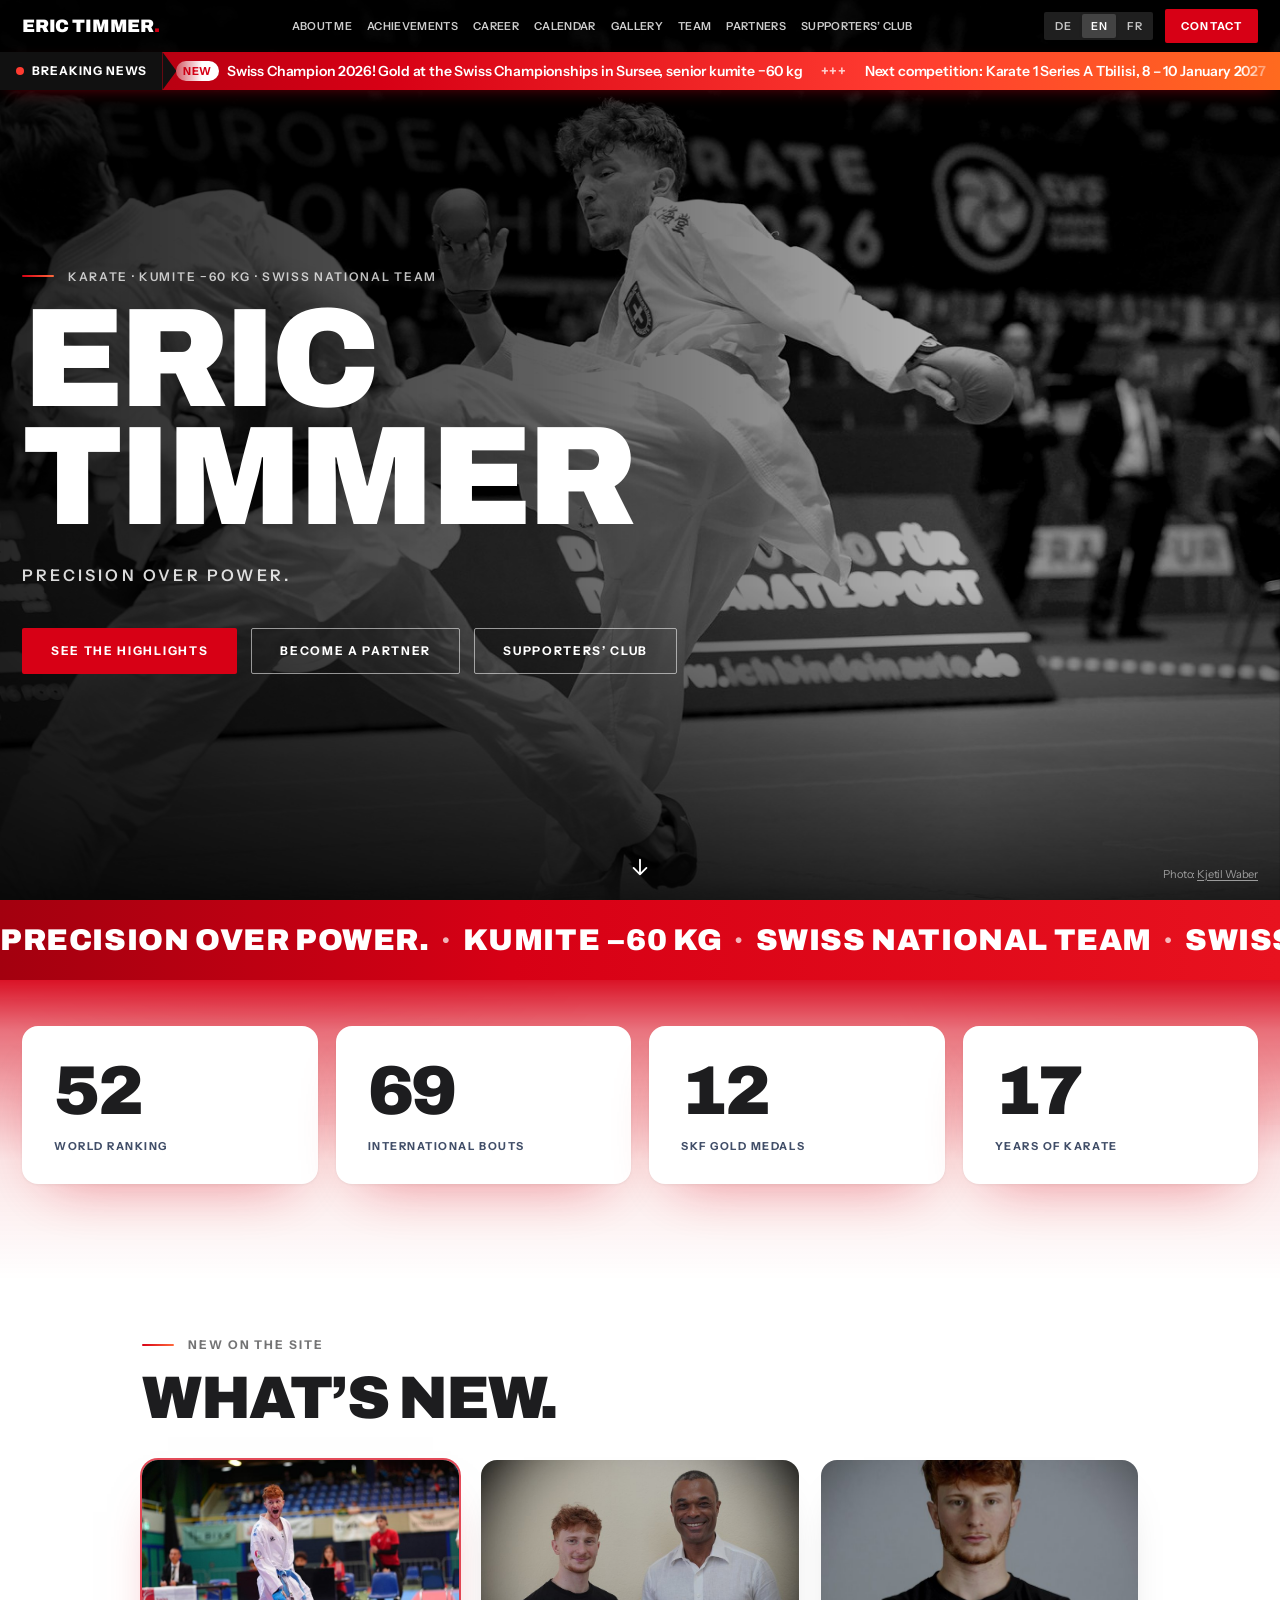
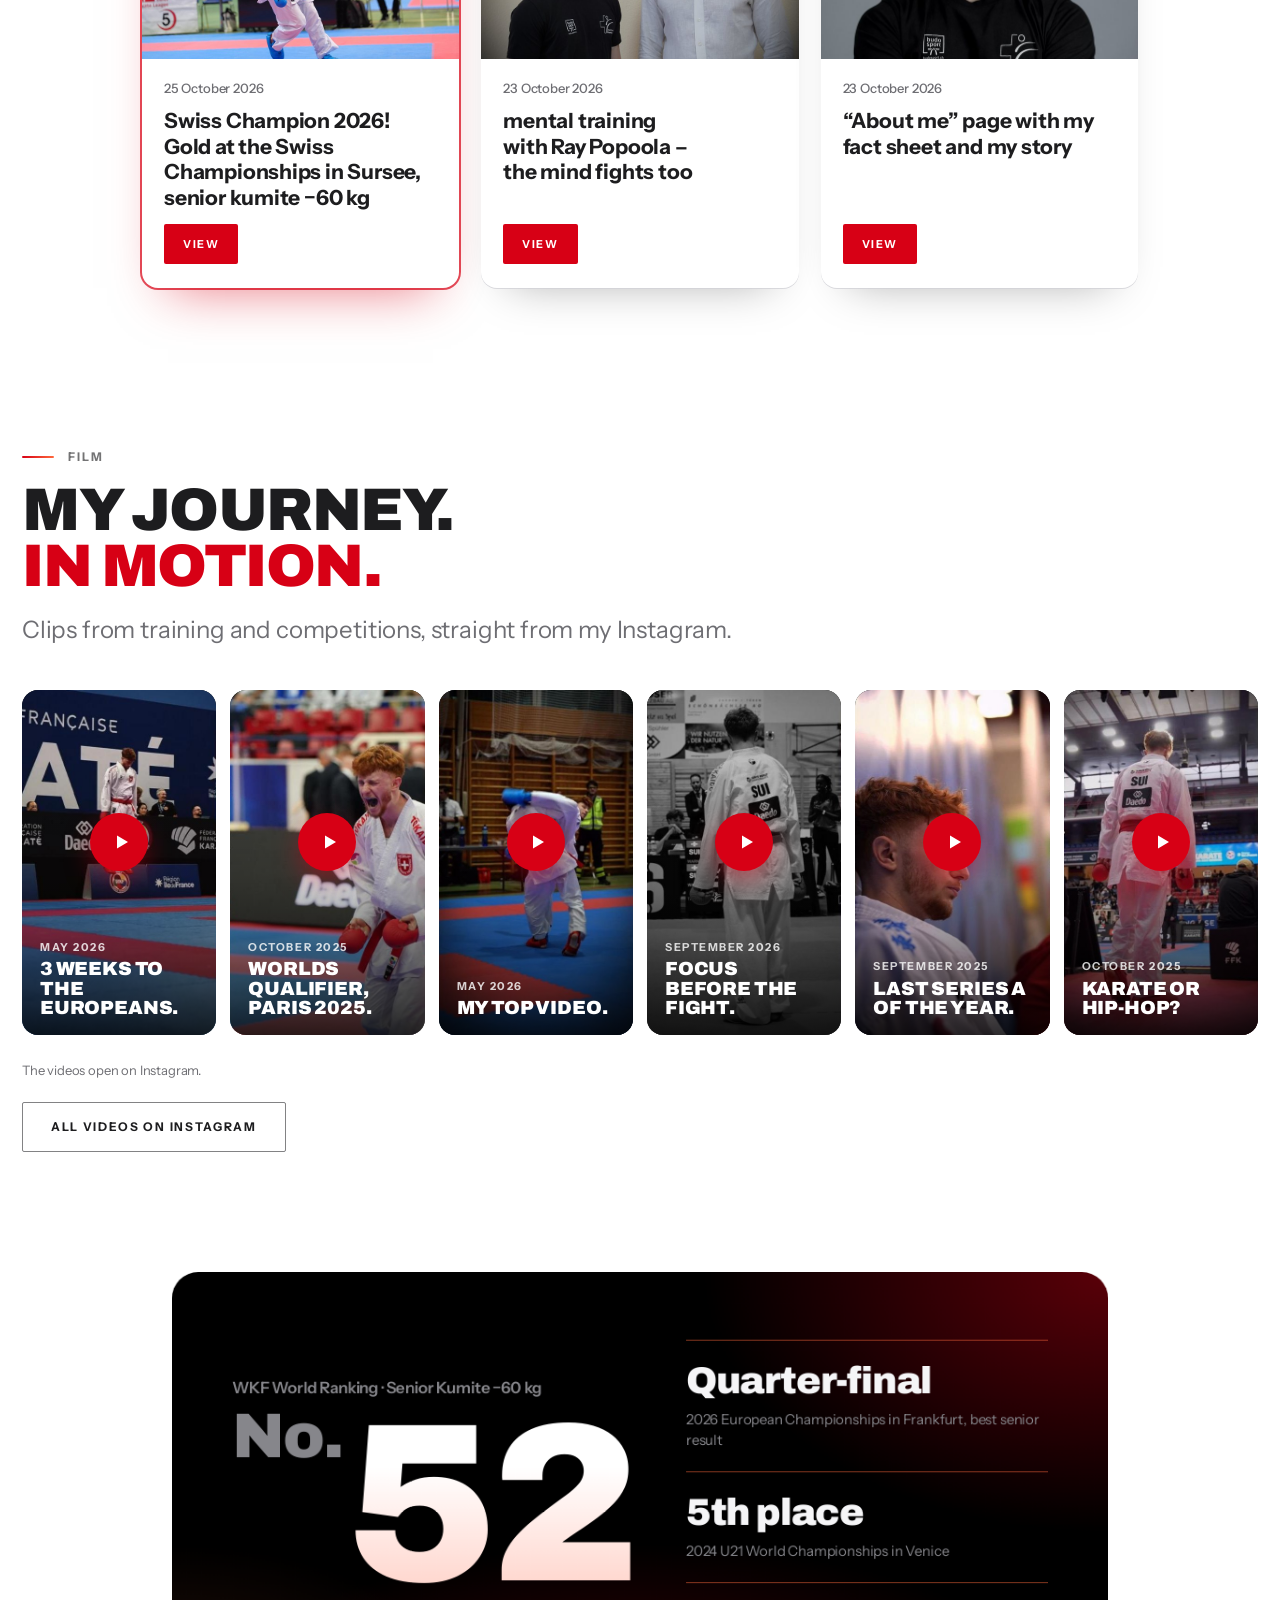
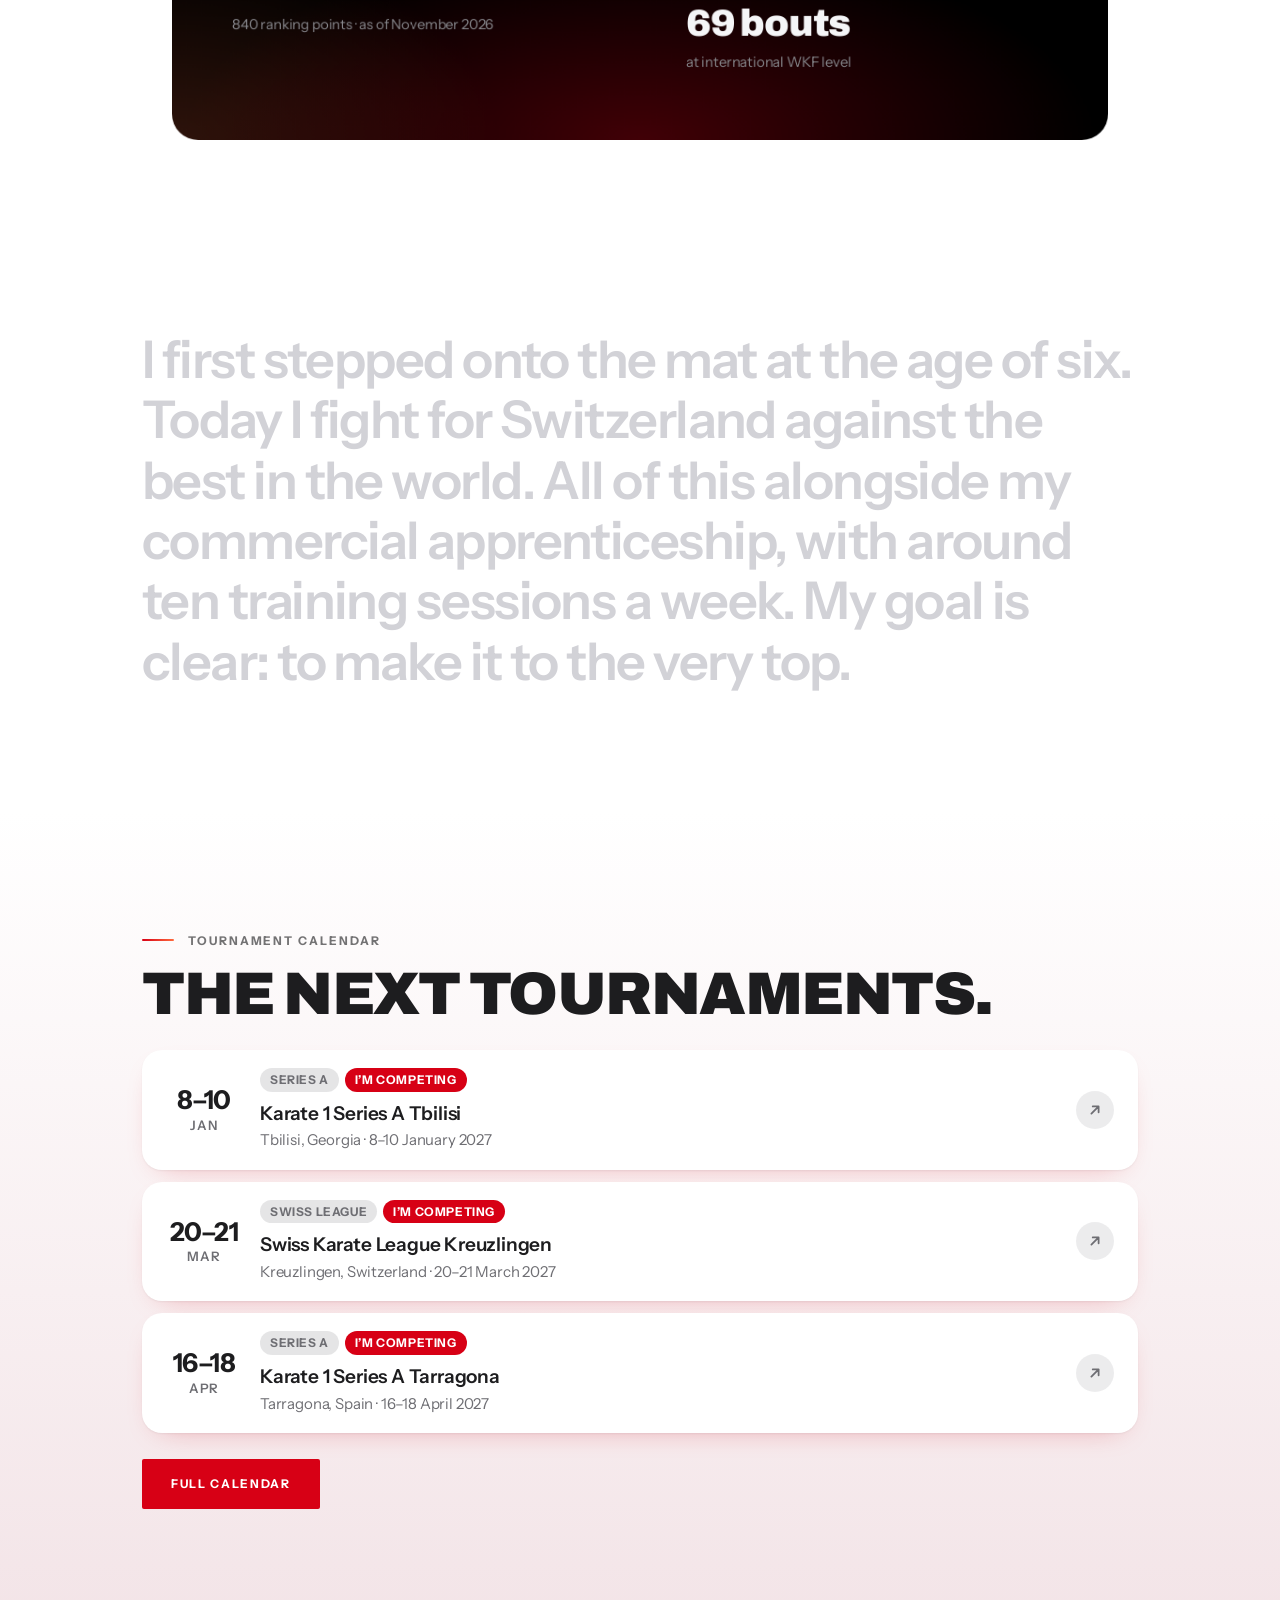
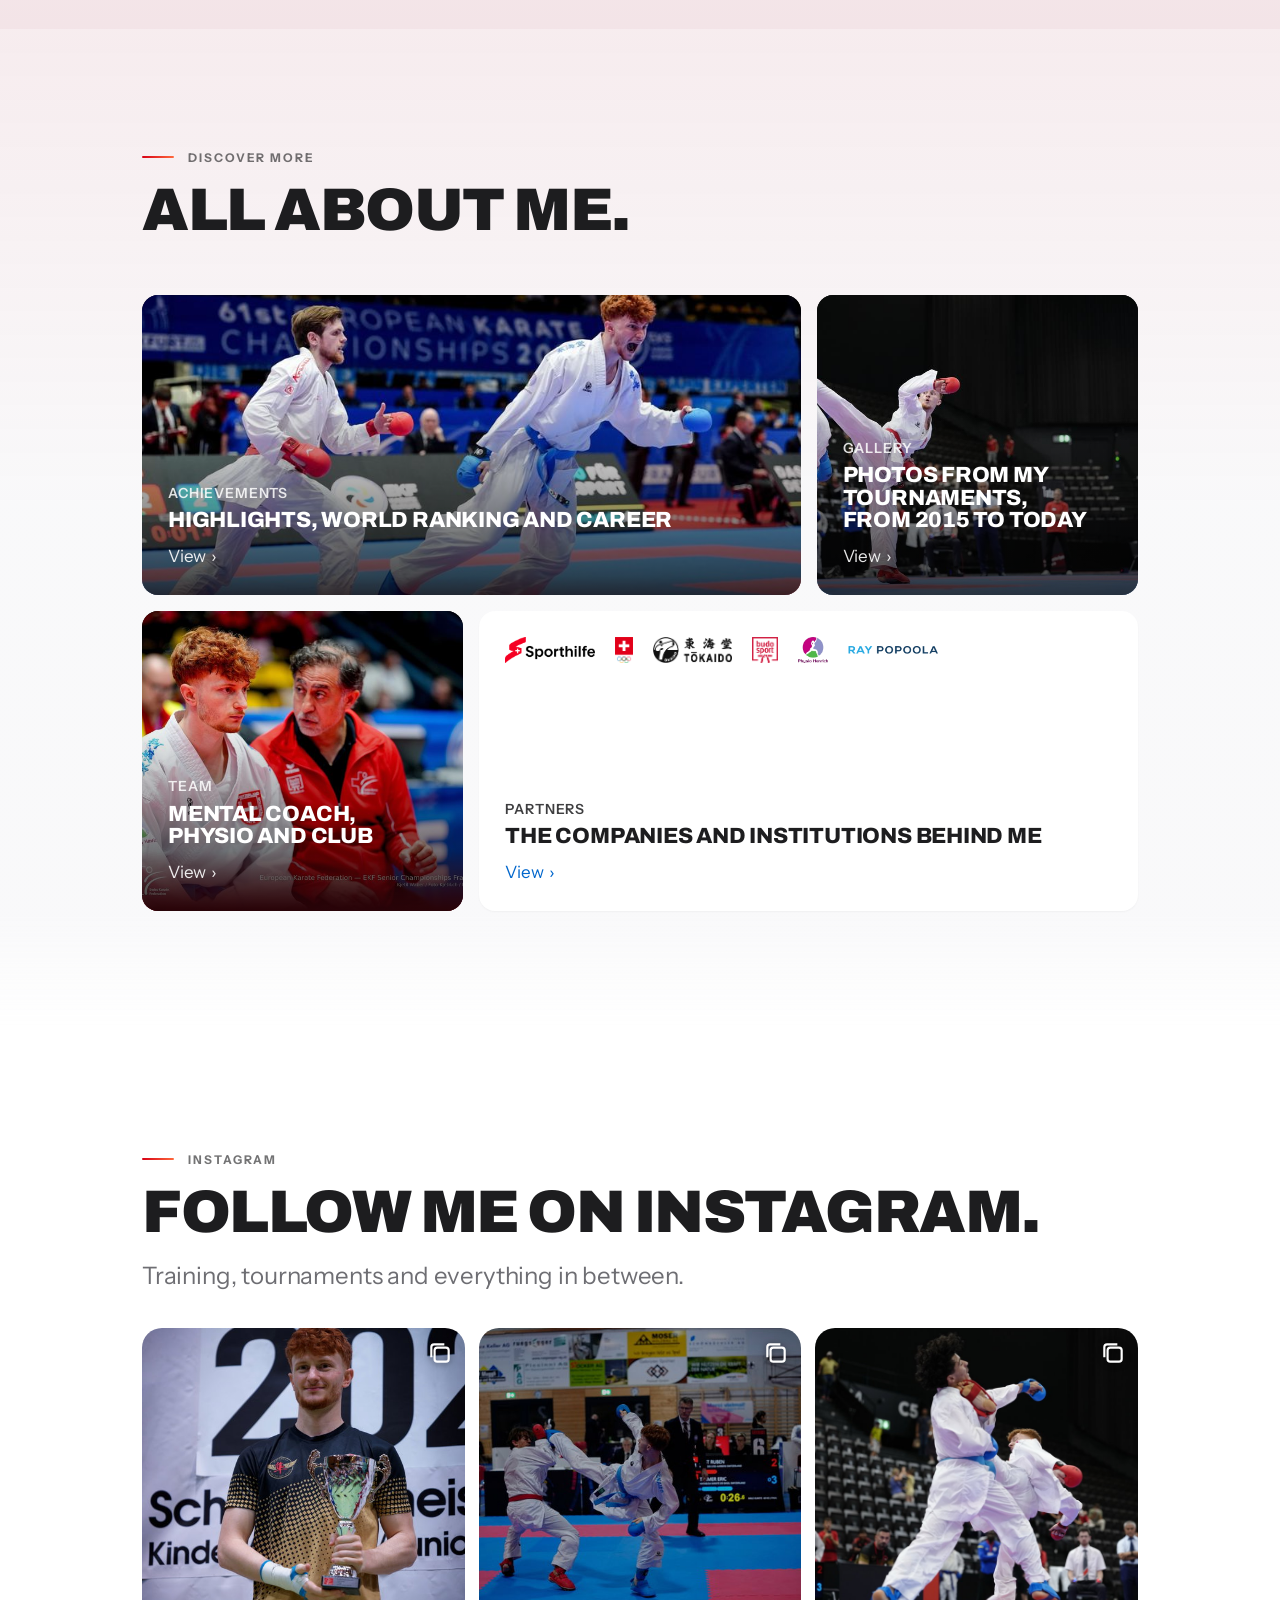
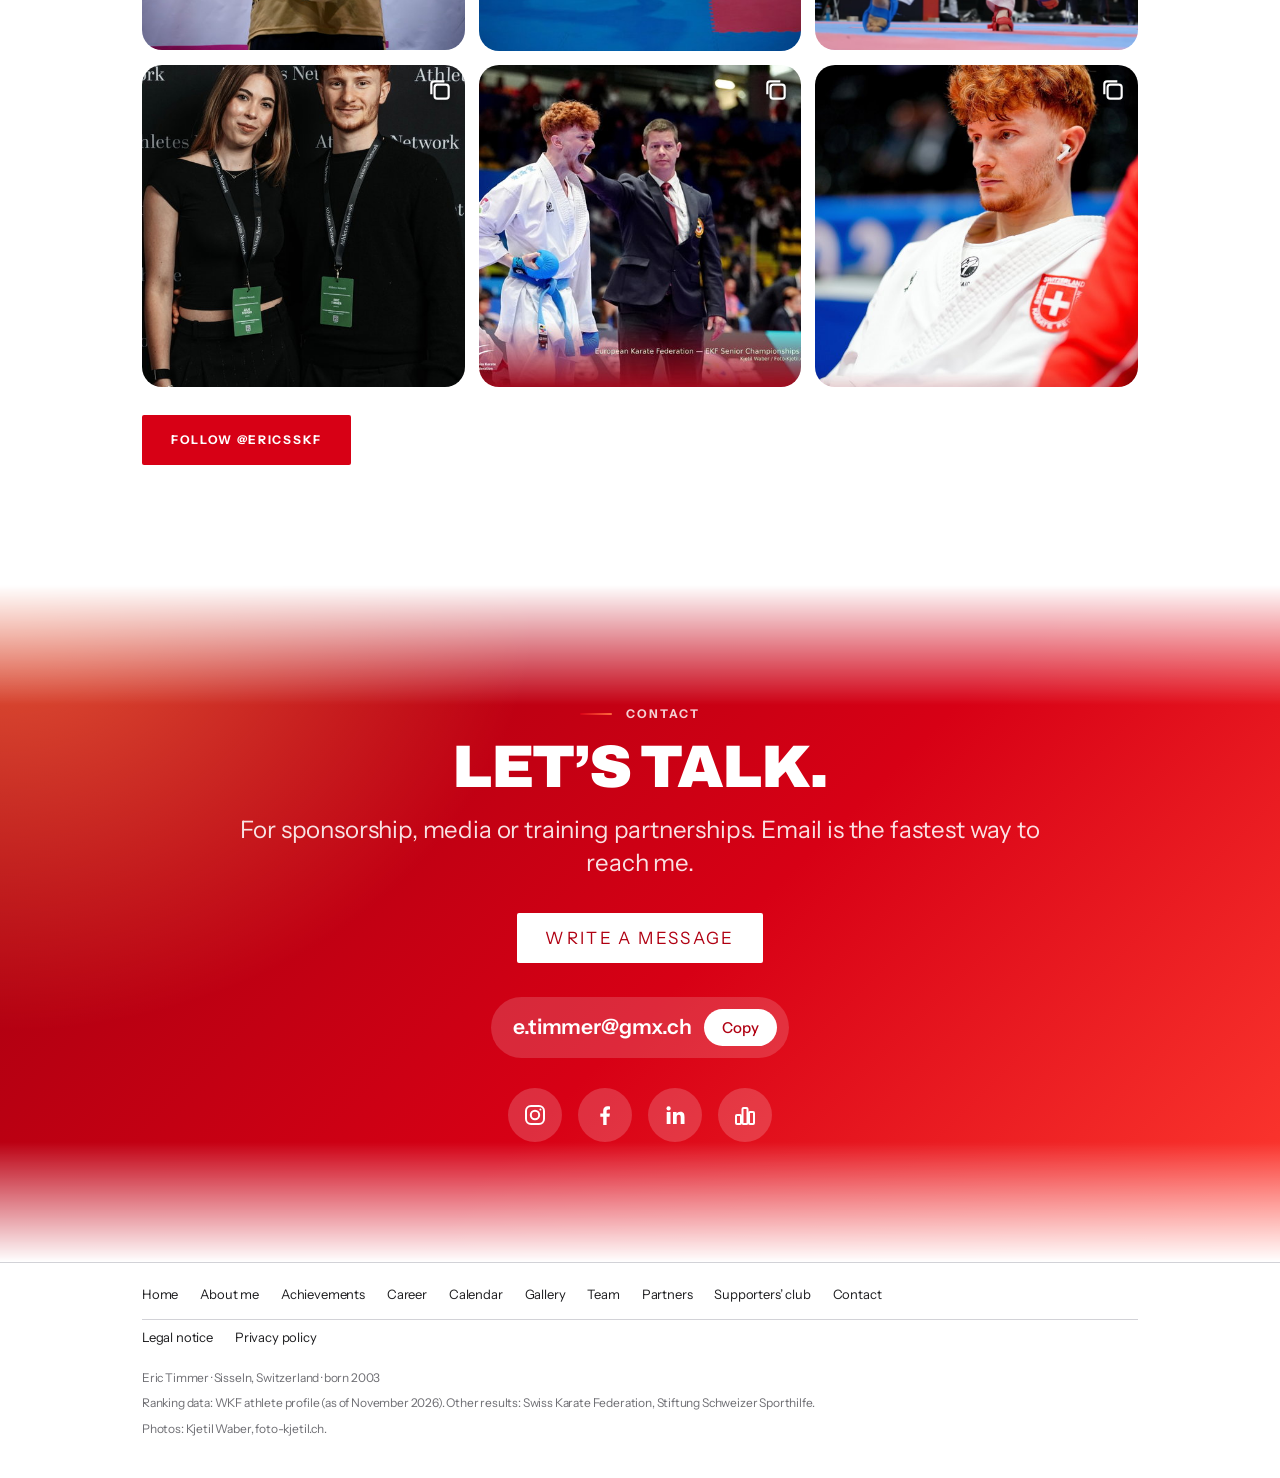
==== commit cf125b90: "Film: Reels öffnen direkt auf Instagram (Einbetten spielt Reels mit Musik nicht ab) Co-Authored-By: " ====
--- a/index.html
+++ b/index.html
@@ -29,7 +29,7 @@
 <link rel="preconnect" href="https://fonts.googleapis.com">
 <link rel="preconnect" href="https://fonts.gstatic.com" crossorigin>
 <link href="https://fonts.googleapis.com/css2?family=Archivo:wght@800;900&family=Instrument+Sans:wght@400;500;600;700&display=swap" rel="stylesheet">
-<link rel="stylesheet" href="assets/site.css?v=202611021930">
+<link rel="stylesheet" href="assets/site.css?v=202611021940">
 <script type="application/ld+json">{"@context": "https://schema.org", "@type": "Person", "name": "Eric Timmer", "url": "https://erictimmer.ch/", "image": "https://erictimmer.ch/images/portrait/eric-portrait.jpg", "jobTitle": "Karateka", "description": "Schweizer Karateka, Kumite −60 kg, Mitglied des Nationalkaders.", "address": {"@type": "PostalAddress", "addressLocality": "Sisseln", "addressRegion": "AG", "addressCountry": "CH"}, "sameAs": ["https://www.instagram.com/ericsskf/", "https://www.facebook.com/eric.timmer.313", "https://www.linkedin.com/in/eric-timmer-43140928b", "https://www.wkf.net/athletes/!/SUI02254"]}</script>
 <script>document.documentElement.classList.add("intro")</script>
 </head>
@@ -104,28 +104,24 @@
       <div class="ncards" id="newscards" data-limit="3"></div>
     </div>
   </section>
-<!-- FILM (Reels von Instagram @ericsskf; Video lädt erst nach Klick, wie bei jurtpentathlon.ch) -->
+<!-- FILM (Reels von Instagram @ericsskf; Klick öffnet das Reel auf Instagram, weil Instagram Reels mit Musik nicht eingebettet abspielt) -->
   <section class="band film" id="film">
     <div class="wrap">
       <div class="eyebrow r">Film</div>
       <h2 class="h-sec r" style="--d:.05s">Mein Weg.<br><span class="red">In Bewegung.</span></h2>
       <p class="lead r" style="--d:.1s">Ausschnitte aus Training und Turnieren, direkt von meinem Instagram.</p>
       <div class="reels">
-        <button type="button" class="reel r" data-reel="DX57XVqsczw"><img src="images/reels/DX57XVqsczw.jpg" width="416" height="742" alt="" loading="lazy" decoding="async"><span class="reel-play" aria-hidden="true"><svg viewBox="0 0 24 24"><path d="M8 5.5v13l11-6.5z" fill="currentColor"/></svg></span><span class="reel-k">Mai 2026</span><span class="reel-h">3 Wochen bis zur EM.</span></button>
-        <button type="button" class="reel r" data-reel="DQaAp3tDMfV" style="--d:.06s"><img src="images/reels/DQaAp3tDMfV.jpg" width="416" height="742" alt="" loading="lazy" decoding="async"><span class="reel-play" aria-hidden="true"><svg viewBox="0 0 24 24"><path d="M8 5.5v13l11-6.5z" fill="currentColor"/></svg></span><span class="reel-k">Oktober 2025</span><span class="reel-h">WM-Quali Paris 2025.</span></button>
-        <button type="button" class="reel r" data-reel="DZAcyXlMW2i" style="--d:.12s"><img src="images/reels/DZAcyXlMW2i.jpg" width="416" height="742" alt="" loading="lazy" decoding="async"><span class="reel-play" aria-hidden="true"><svg viewBox="0 0 24 24"><path d="M8 5.5v13l11-6.5z" fill="currentColor"/></svg></span><span class="reel-k">Mai 2026</span><span class="reel-h">Mein Top-Video.</span></button>
-        <button type="button" class="reel r" data-reel="DdCNlQ0shqO" style="--d:.18s"><img src="images/reels/DdCNlQ0shqO.jpg" width="416" height="742" alt="" loading="lazy" decoding="async"><span class="reel-play" aria-hidden="true"><svg viewBox="0 0 24 24"><path d="M8 5.5v13l11-6.5z" fill="currentColor"/></svg></span><span class="reel-k">September 2026</span><span class="reel-h">Fokus vor dem Kampf.</span></button>
-        <button type="button" class="reel r" data-reel="DPMI6fMDzFZ" style="--d:.24s"><img src="images/reels/DPMI6fMDzFZ.jpg" width="416" height="742" alt="" loading="lazy" decoding="async"><span class="reel-play" aria-hidden="true"><svg viewBox="0 0 24 24"><path d="M8 5.5v13l11-6.5z" fill="currentColor"/></svg></span><span class="reel-k">September 2025</span><span class="reel-h">Letzte Series A des Jahres.</span></button>
-        <button type="button" class="reel r" data-reel="DQcrudXDLXk" style="--d:.30s"><img src="images/reels/DQcrudXDLXk.jpg" width="416" height="742" alt="" loading="lazy" decoding="async"><span class="reel-play" aria-hidden="true"><svg viewBox="0 0 24 24"><path d="M8 5.5v13l11-6.5z" fill="currentColor"/></svg></span><span class="reel-k">Oktober 2025</span><span class="reel-h">Karate oder Hip-Hop?</span></button>
-      </div>
-      <p class="film-note r">Das Video wird erst beim Antippen von Instagram geladen. Dabei gelten die Datenschutzregeln von Instagram.</p>
+        <a class="reel r" href="https://www.instagram.com/reel/DX57XVqsczw/" target="_blank" rel="noopener"><img src="images/reels/DX57XVqsczw.jpg" width="416" height="742" alt="" loading="lazy" decoding="async"><span class="reel-play" aria-hidden="true"><svg viewBox="0 0 24 24"><path d="M8 5.5v13l11-6.5z" fill="currentColor"/></svg></span><span class="reel-k">Mai 2026</span><span class="reel-h">3 Wochen bis zur EM.</span></a>
+        <a class="reel r" href="https://www.instagram.com/reel/DQaAp3tDMfV/" target="_blank" rel="noopener" style="--d:.06s"><img src="images/reels/DQaAp3tDMfV.jpg" width="416" height="742" alt="" loading="lazy" decoding="async"><span class="reel-play" aria-hidden="true"><svg viewBox="0 0 24 24"><path d="M8 5.5v13l11-6.5z" fill="currentColor"/></svg></span><span class="reel-k">Oktober 2025</span><span class="reel-h">WM-Quali Paris 2025.</span></a>
+        <a class="reel r" href="https://www.instagram.com/reel/DZAcyXlMW2i/" target="_blank" rel="noopener" style="--d:.12s"><img src="images/reels/DZAcyXlMW2i.jpg" width="416" height="742" alt="" loading="lazy" decoding="async"><span class="reel-play" aria-hidden="true"><svg viewBox="0 0 24 24"><path d="M8 5.5v13l11-6.5z" fill="currentColor"/></svg></span><span class="reel-k">Mai 2026</span><span class="reel-h">Mein Top-Video.</span></a>
+        <a class="reel r" href="https://www.instagram.com/reel/DdCNlQ0shqO/" target="_blank" rel="noopener" style="--d:.18s"><img src="images/reels/DdCNlQ0shqO.jpg" width="416" height="742" alt="" loading="lazy" decoding="async"><span class="reel-play" aria-hidden="true"><svg viewBox="0 0 24 24"><path d="M8 5.5v13l11-6.5z" fill="currentColor"/></svg></span><span class="reel-k">September 2026</span><span class="reel-h">Fokus vor dem Kampf.</span></a>
+        <a class="reel r" href="https://www.instagram.com/reel/DPMI6fMDzFZ/" target="_blank" rel="noopener" style="--d:.24s"><img src="images/reels/DPMI6fMDzFZ.jpg" width="416" height="742" alt="" loading="lazy" decoding="async"><span class="reel-play" aria-hidden="true"><svg viewBox="0 0 24 24"><path d="M8 5.5v13l11-6.5z" fill="currentColor"/></svg></span><span class="reel-k">September 2025</span><span class="reel-h">Letzte Series A des Jahres.</span></a>
+        <a class="reel r" href="https://www.instagram.com/reel/DQcrudXDLXk/" target="_blank" rel="noopener" style="--d:.30s"><img src="images/reels/DQcrudXDLXk.jpg" width="416" height="742" alt="" loading="lazy" decoding="async"><span class="reel-play" aria-hidden="true"><svg viewBox="0 0 24 24"><path d="M8 5.5v13l11-6.5z" fill="currentColor"/></svg></span><span class="reel-k">Oktober 2025</span><span class="reel-h">Karate oder Hip-Hop?</span></a>
+      </div>
+      <p class="film-note r">Die Videos öffnen sich auf Instagram.</p>
       <div class="r" style="margin-top: 22px"><a class="btn btn-o" href="https://www.instagram.com/ericsskf/reels/" target="_blank" rel="noopener">Alle Videos auf Instagram</a></div>
     </div>
   </section>
-  <dialog class="reel-dlg" id="reeldlg" aria-label="Video">
-    <button type="button" class="reel-x" id="reelx" aria-label="Schliessen">×</button>
-    <div class="reel-frame" id="reelframe"></div>
-  </dialog>
 <!-- PANEL -->
   <section class="stage" id="ranking">
     <div class="wrap">
@@ -248,7 +244,7 @@
   </div>
 </footer>
 
-<script src="assets/site.js?v=202611021930"></script>
+<script src="assets/site.js?v=202611021940"></script>
 <script data-goatcounter="https://erictimmer.goatcounter.com/count" async src="https://gc.zgo.at/count.js"></script>
 </body>
 </html>
--- a/assets/site.css
+++ b/assets/site.css
@@ -1374,6 +1374,7 @@
 .reels { display: grid; grid-auto-flow: column; grid-auto-columns: minmax(220px, 1fr); gap: 14px; margin-top: 44px; overflow-x: auto; scroll-snap-type: x mandatory; padding-bottom: 8px; scrollbar-width: none; }
 .reels::-webkit-scrollbar { display: none; }
 @media (min-width: 1001px) { .film .wrap { max-width: 1280px; } .reels { grid-auto-columns: calc((100% - 5 * 14px) / 6); } }
+a.reel:hover { text-decoration: none; color: #fff; }
 .reel { position: relative; display: flex; flex-direction: column; justify-content: flex-end; gap: 4px; aspect-ratio: 9 / 16; padding: 18px; border: 0; border-radius: 16px; overflow: hidden; cursor: pointer; text-align: left; color: #fff; background: #111; scroll-snap-align: start; isolation: isolate; font: inherit; }
 .reel img { position: absolute; inset: 0; width: 100%; height: 100%; object-fit: cover; z-index: -2; transition: transform 1.2s var(--out); }
 .reel::before { content: ""; position: absolute; inset: 0; z-index: -1; background: linear-gradient(0deg, rgba(0,0,0,.82) 0%, rgba(0,0,0,.15) 45%, transparent 70%); }
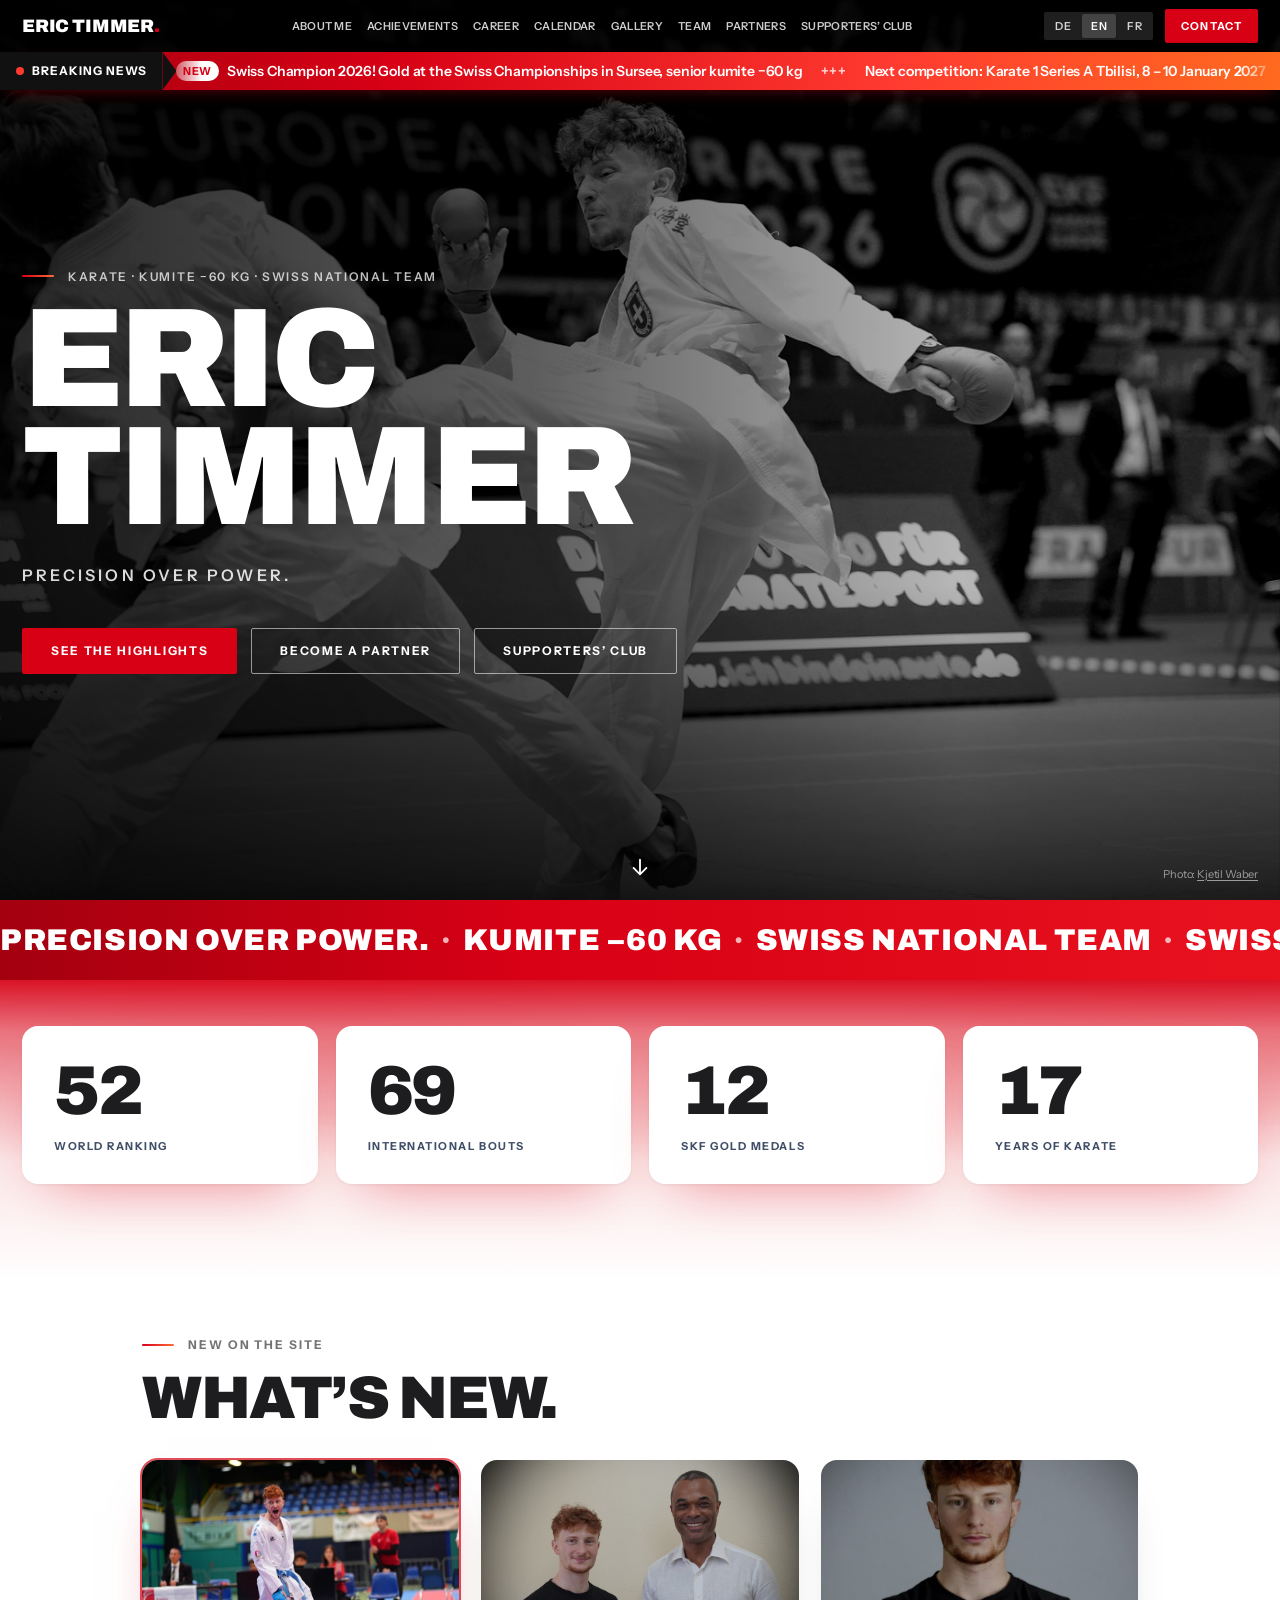
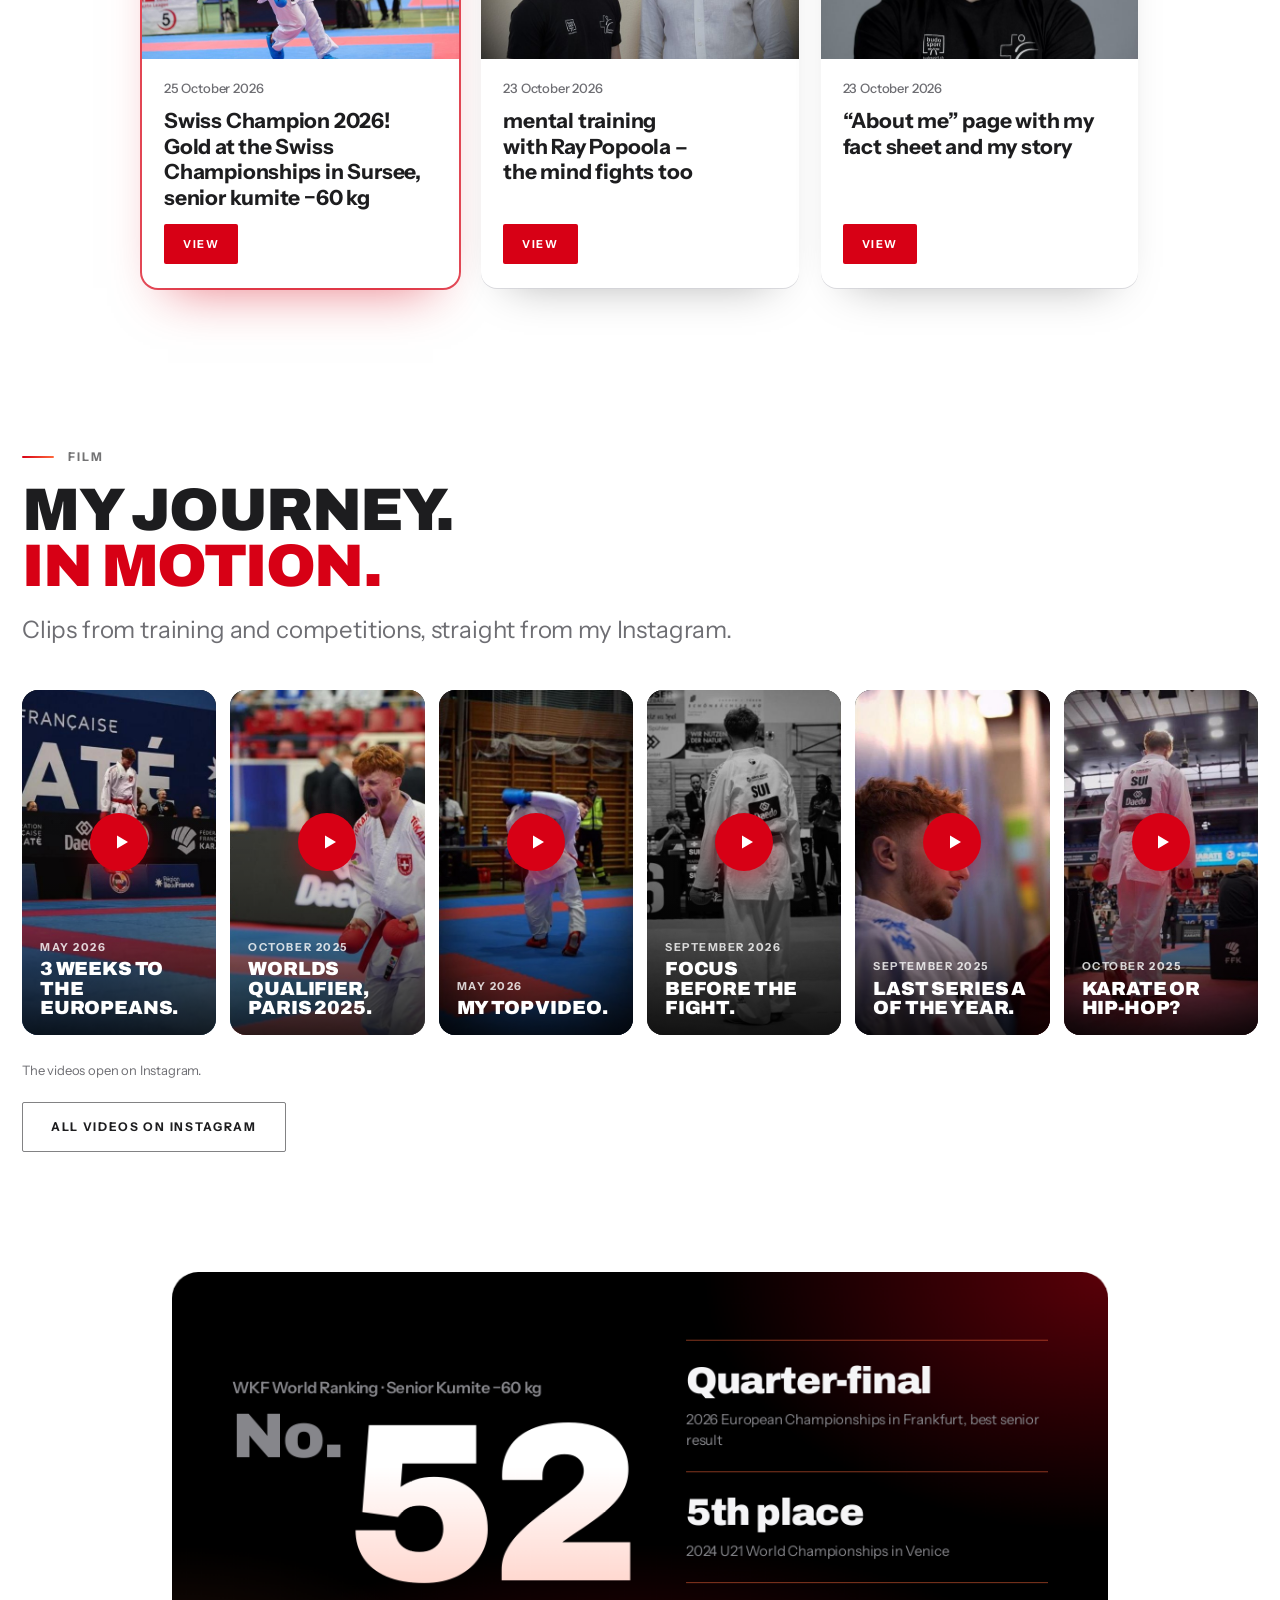
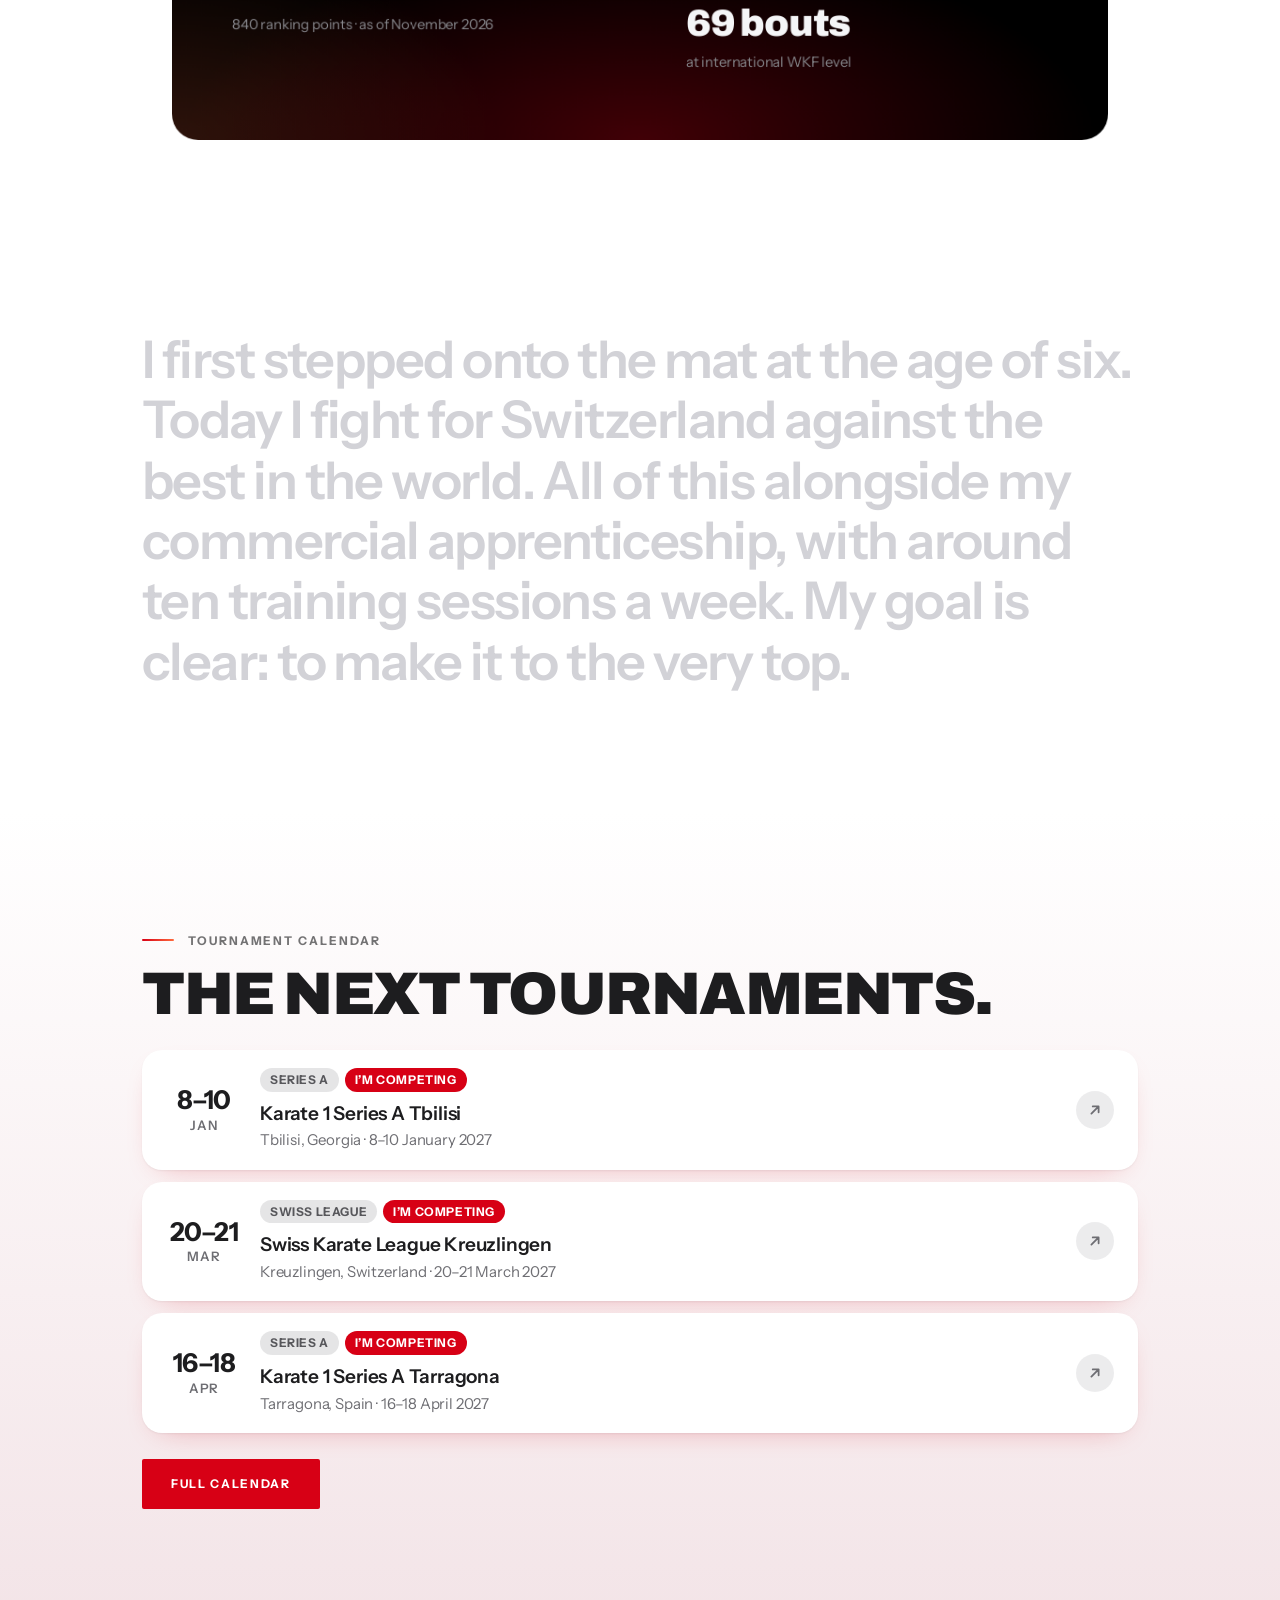
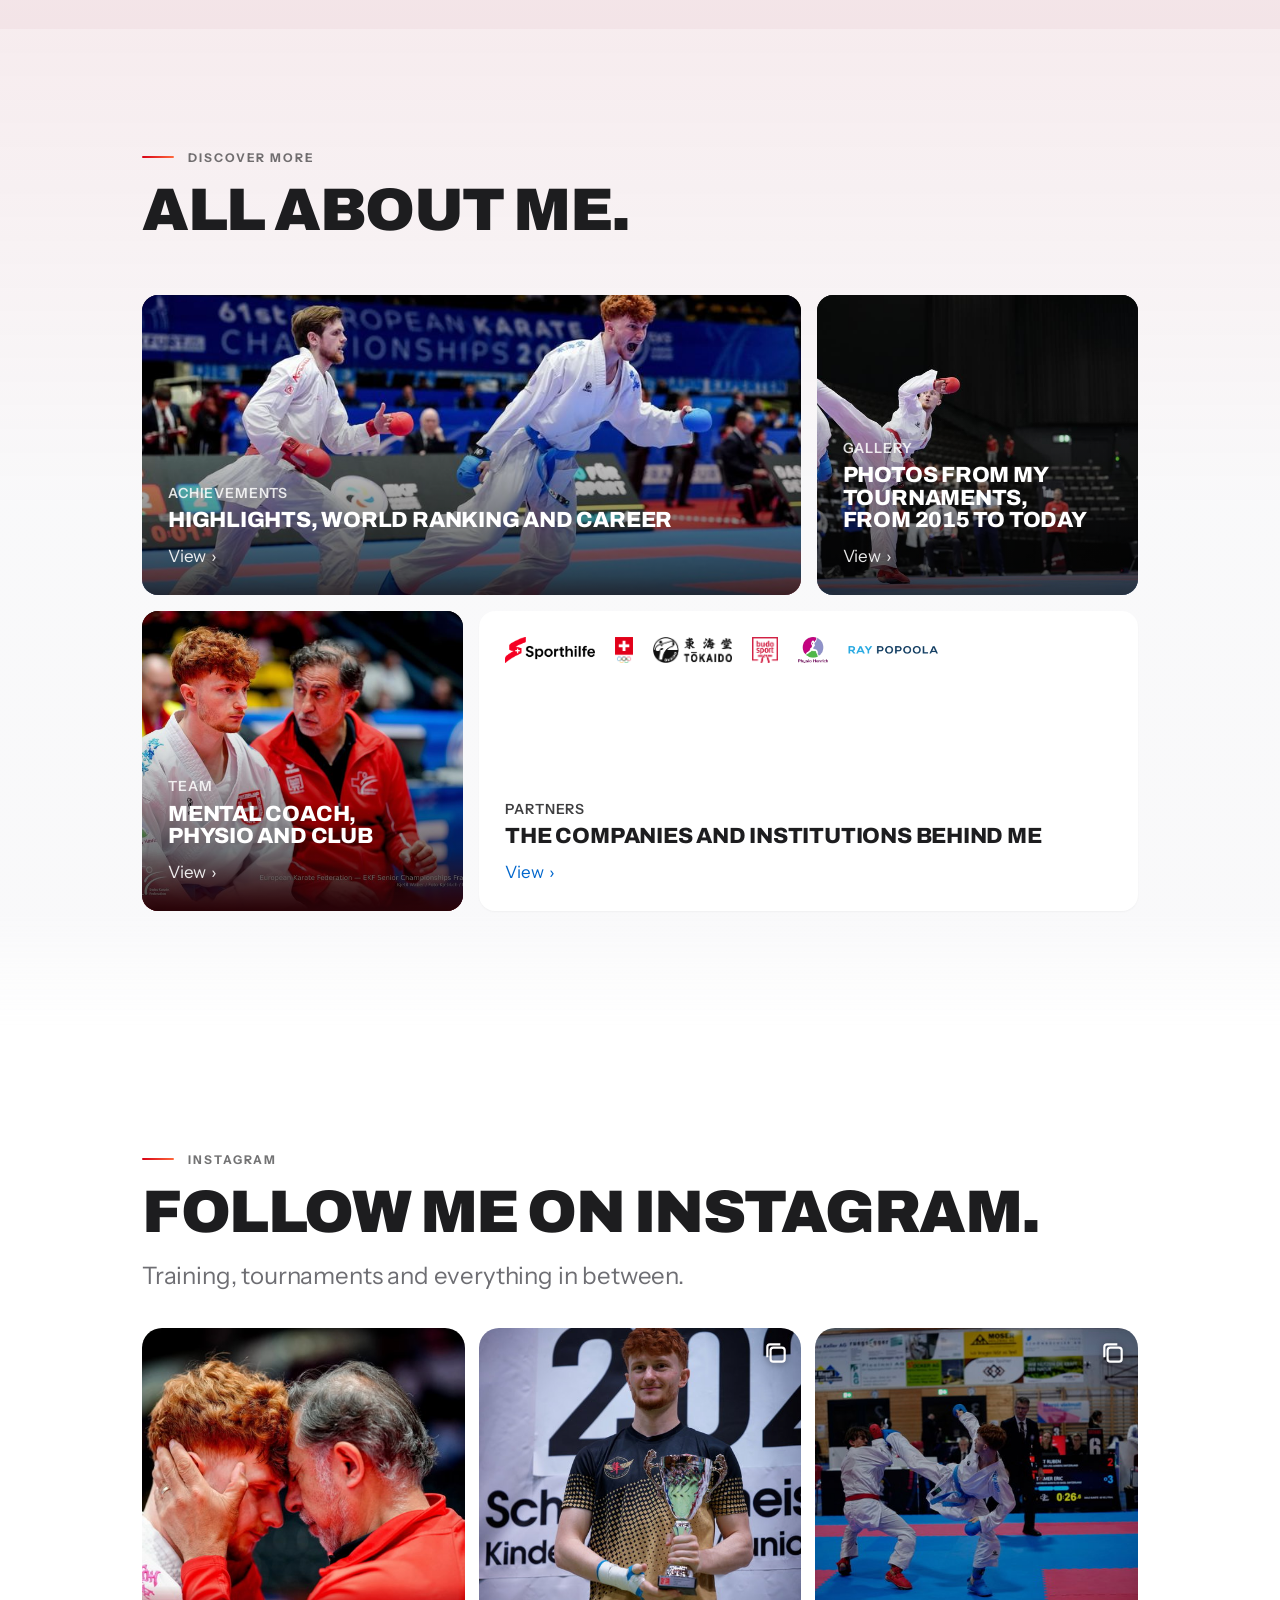
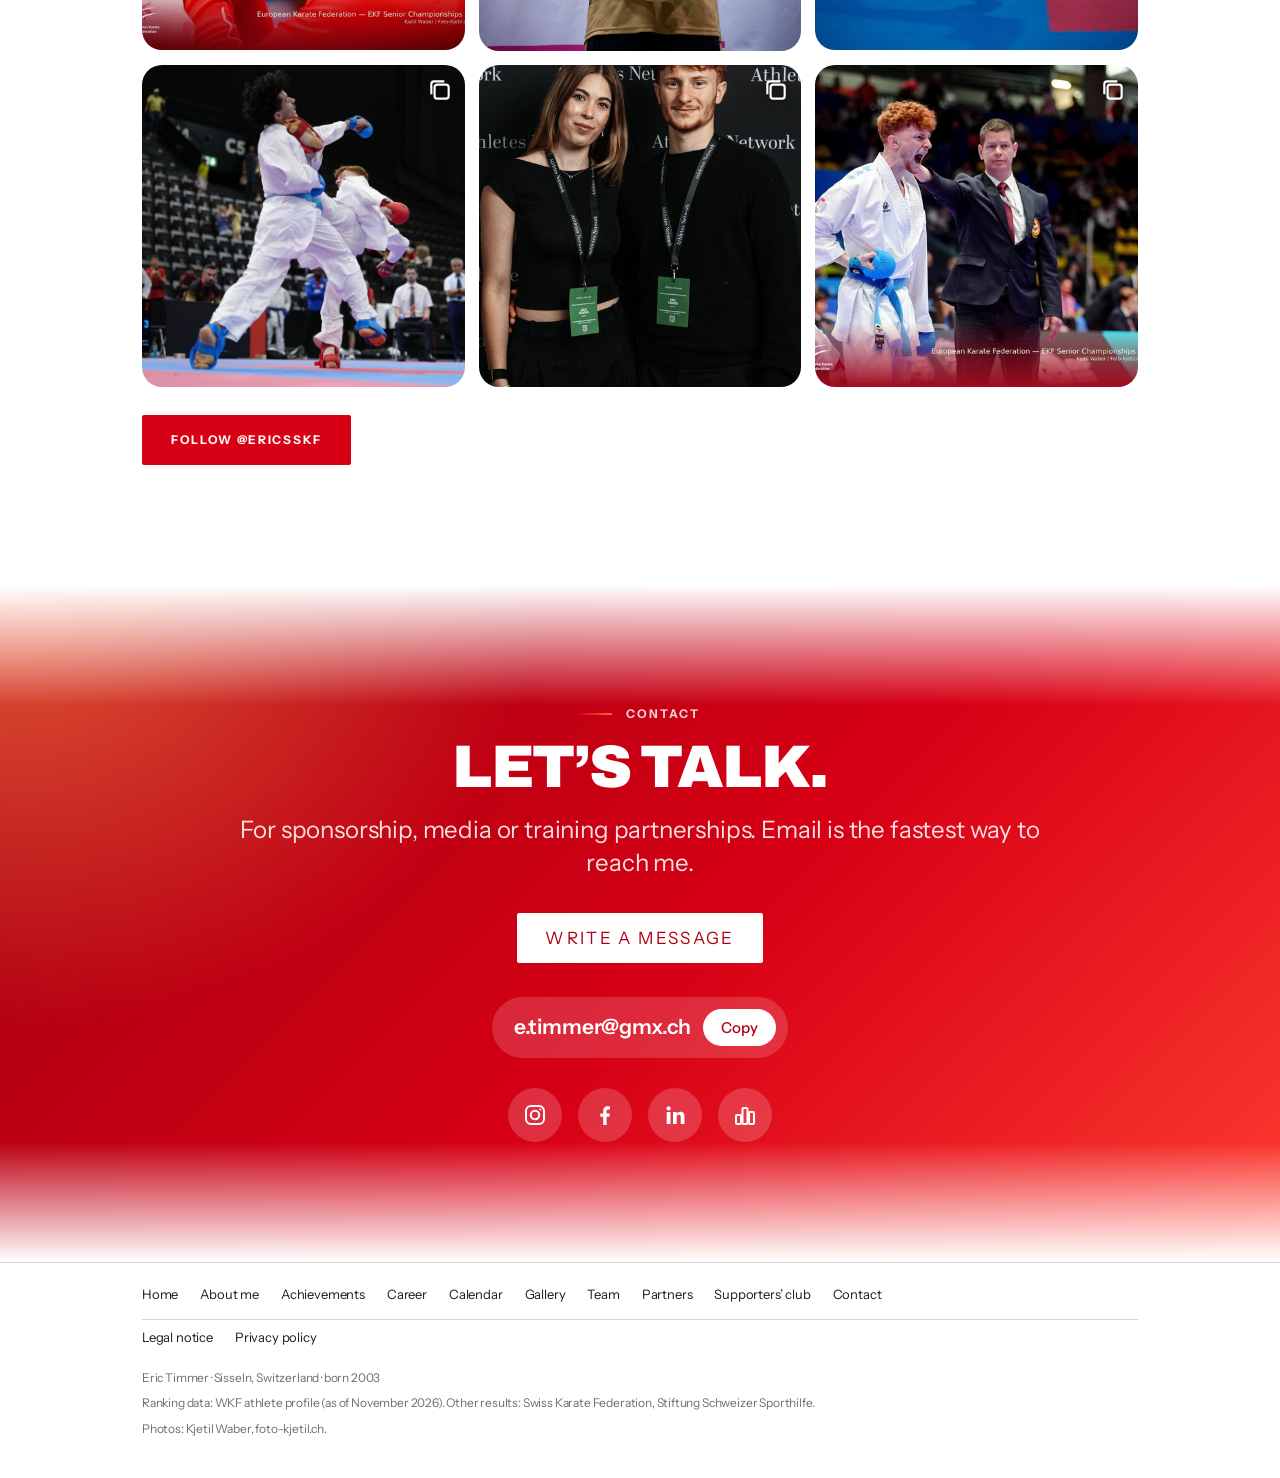
==== commit 96b62ac7: "Schriften lokal statt Google Fonts, bessere Kontraste, Datenschutz angepasst Co-Authored-By: Claude " ====
--- a/index.html
+++ b/index.html
@@ -26,10 +26,8 @@
 <link rel="alternate" hreflang="de" href="https://erictimmer.ch/?lang=de">
 <link rel="alternate" hreflang="en" href="https://erictimmer.ch/?lang=en">
 <link rel="alternate" hreflang="fr" href="https://erictimmer.ch/?lang=fr">
-<link rel="preconnect" href="https://fonts.googleapis.com">
-<link rel="preconnect" href="https://fonts.gstatic.com" crossorigin>
-<link href="https://fonts.googleapis.com/css2?family=Archivo:wght@800;900&family=Instrument+Sans:wght@400;500;600;700&display=swap" rel="stylesheet">
-<link rel="stylesheet" href="assets/site.css?v=202611021940">
+<link rel="stylesheet" href="assets/fonts.css?v=202611130110">
+<link rel="stylesheet" href="assets/site.css?v=202611130110">
 <script type="application/ld+json">{"@context": "https://schema.org", "@type": "Person", "name": "Eric Timmer", "url": "https://erictimmer.ch/", "image": "https://erictimmer.ch/images/portrait/eric-portrait.jpg", "jobTitle": "Karateka", "description": "Schweizer Karateka, Kumite −60 kg, Mitglied des Nationalkaders.", "address": {"@type": "PostalAddress", "addressLocality": "Sisseln", "addressRegion": "AG", "addressCountry": "CH"}, "sameAs": ["https://www.instagram.com/ericsskf/", "https://www.facebook.com/eric.timmer.313", "https://www.linkedin.com/in/eric-timmer-43140928b", "https://www.wkf.net/athletes/!/SUI02254"]}</script>
 <script>document.documentElement.classList.add("intro")</script>
 </head>
@@ -244,7 +242,7 @@
   </div>
 </footer>
 
-<script src="assets/site.js?v=202611021940"></script>
+<script src="assets/site.js?v=202611130110"></script>
 <script data-goatcounter="https://erictimmer.goatcounter.com/count" async src="https://gc.zgo.at/count.js"></script>
 </body>
 </html>
--- a/assets/fonts.css
+++ b/assets/fonts.css
@@ -0,0 +1,97 @@
+/* Schriften lokal (statt Google Fonts) – Archivo & Instrument Sans, SIL Open Font License (Lizenzen in assets/fonts/) */
+@font-face {
+  font-family: 'Archivo';
+  font-style: normal;
+  font-display: swap;
+  font-weight: 800;
+  src: url(fonts/archivo-latin-ext-800-normal.woff2) format('woff2');
+  unicode-range: U+0100-02BA,U+02BD-02C5,U+02C7-02CC,U+02CE-02D7,U+02DD-02FF,U+0304,U+0308,U+0329,U+1D00-1DBF,U+1E00-1E9F,U+1EF2-1EFF,U+2020,U+20A0-20AB,U+20AD-20C0,U+2113,U+2C60-2C7F,U+A720-A7FF;
+}
+@font-face {
+  font-family: 'Archivo';
+  font-style: normal;
+  font-display: swap;
+  font-weight: 800;
+  src: url(fonts/archivo-latin-800-normal.woff2) format('woff2');
+  unicode-range: U+0000-00FF,U+0131,U+0152-0153,U+02BB-02BC,U+02C6,U+02DA,U+02DC,U+0304,U+0308,U+0329,U+2000-206F,U+20AC,U+2122,U+2191,U+2193,U+2212,U+2215,U+FEFF,U+FFFD;
+}
+@font-face {
+  font-family: 'Archivo';
+  font-style: normal;
+  font-display: swap;
+  font-weight: 900;
+  src: url(fonts/archivo-latin-ext-900-normal.woff2) format('woff2');
+  unicode-range: U+0100-02BA,U+02BD-02C5,U+02C7-02CC,U+02CE-02D7,U+02DD-02FF,U+0304,U+0308,U+0329,U+1D00-1DBF,U+1E00-1E9F,U+1EF2-1EFF,U+2020,U+20A0-20AB,U+20AD-20C0,U+2113,U+2C60-2C7F,U+A720-A7FF;
+}
+@font-face {
+  font-family: 'Archivo';
+  font-style: normal;
+  font-display: swap;
+  font-weight: 900;
+  src: url(fonts/archivo-latin-900-normal.woff2) format('woff2');
+  unicode-range: U+0000-00FF,U+0131,U+0152-0153,U+02BB-02BC,U+02C6,U+02DA,U+02DC,U+0304,U+0308,U+0329,U+2000-206F,U+20AC,U+2122,U+2191,U+2193,U+2212,U+2215,U+FEFF,U+FFFD;
+}
+@font-face {
+  font-family: 'Instrument Sans';
+  font-style: normal;
+  font-display: swap;
+  font-weight: 400;
+  src: url(fonts/instrument-sans-latin-ext-400-normal.woff2) format('woff2');
+  unicode-range: U+0100-02BA,U+02BD-02C5,U+02C7-02CC,U+02CE-02D7,U+02DD-02FF,U+0304,U+0308,U+0329,U+1D00-1DBF,U+1E00-1E9F,U+1EF2-1EFF,U+2020,U+20A0-20AB,U+20AD-20C0,U+2113,U+2C60-2C7F,U+A720-A7FF;
+}
+@font-face {
+  font-family: 'Instrument Sans';
+  font-style: normal;
+  font-display: swap;
+  font-weight: 400;
+  src: url(fonts/instrument-sans-latin-400-normal.woff2) format('woff2');
+  unicode-range: U+0000-00FF,U+0131,U+0152-0153,U+02BB-02BC,U+02C6,U+02DA,U+02DC,U+0304,U+0308,U+0329,U+2000-206F,U+20AC,U+2122,U+2191,U+2193,U+2212,U+2215,U+FEFF,U+FFFD;
+}
+@font-face {
+  font-family: 'Instrument Sans';
+  font-style: normal;
+  font-display: swap;
+  font-weight: 500;
+  src: url(fonts/instrument-sans-latin-ext-500-normal.woff2) format('woff2');
+  unicode-range: U+0100-02BA,U+02BD-02C5,U+02C7-02CC,U+02CE-02D7,U+02DD-02FF,U+0304,U+0308,U+0329,U+1D00-1DBF,U+1E00-1E9F,U+1EF2-1EFF,U+2020,U+20A0-20AB,U+20AD-20C0,U+2113,U+2C60-2C7F,U+A720-A7FF;
+}
+@font-face {
+  font-family: 'Instrument Sans';
+  font-style: normal;
+  font-display: swap;
+  font-weight: 500;
+  src: url(fonts/instrument-sans-latin-500-normal.woff2) format('woff2');
+  unicode-range: U+0000-00FF,U+0131,U+0152-0153,U+02BB-02BC,U+02C6,U+02DA,U+02DC,U+0304,U+0308,U+0329,U+2000-206F,U+20AC,U+2122,U+2191,U+2193,U+2212,U+2215,U+FEFF,U+FFFD;
+}
+@font-face {
+  font-family: 'Instrument Sans';
+  font-style: normal;
+  font-display: swap;
+  font-weight: 600;
+  src: url(fonts/instrument-sans-latin-ext-600-normal.woff2) format('woff2');
+  unicode-range: U+0100-02BA,U+02BD-02C5,U+02C7-02CC,U+02CE-02D7,U+02DD-02FF,U+0304,U+0308,U+0329,U+1D00-1DBF,U+1E00-1E9F,U+1EF2-1EFF,U+2020,U+20A0-20AB,U+20AD-20C0,U+2113,U+2C60-2C7F,U+A720-A7FF;
+}
+@font-face {
+  font-family: 'Instrument Sans';
+  font-style: normal;
+  font-display: swap;
+  font-weight: 600;
+  src: url(fonts/instrument-sans-latin-600-normal.woff2) format('woff2');
+  unicode-range: U+0000-00FF,U+0131,U+0152-0153,U+02BB-02BC,U+02C6,U+02DA,U+02DC,U+0304,U+0308,U+0329,U+2000-206F,U+20AC,U+2122,U+2191,U+2193,U+2212,U+2215,U+FEFF,U+FFFD;
+}
+@font-face {
+  font-family: 'Instrument Sans';
+  font-style: normal;
+  font-display: swap;
+  font-weight: 700;
+  src: url(fonts/instrument-sans-latin-ext-700-normal.woff2) format('woff2');
+  unicode-range: U+0100-02BA,U+02BD-02C5,U+02C7-02CC,U+02CE-02D7,U+02DD-02FF,U+0304,U+0308,U+0329,U+1D00-1DBF,U+1E00-1E9F,U+1EF2-1EFF,U+2020,U+20A0-20AB,U+20AD-20C0,U+2113,U+2C60-2C7F,U+A720-A7FF;
+}
+@font-face {
+  font-family: 'Instrument Sans';
+  font-style: normal;
+  font-display: swap;
+  font-weight: 700;
+  src: url(fonts/instrument-sans-latin-700-normal.woff2) format('woff2');
+  unicode-range: U+0000-00FF,U+0131,U+0152-0153,U+02BB-02BC,U+02C6,U+02DA,U+02DC,U+0304,U+0308,U+0329,U+2000-206F,U+20AC,U+2122,U+2191,U+2193,U+2212,U+2215,U+FEFF,U+FFFD;
+}
--- a/assets/site.css
+++ b/assets/site.css
@@ -1396,3 +1396,14 @@
 .reel-frame iframe { display: block; width: 100%; height: min(760px, 88vh); border: 0; }
 .reel-x { position: absolute; top: -46px; right: 0; width: 38px; height: 38px; border: 0; border-radius: 50%; background: rgba(255,255,255,.14); color: #fff; font-size: 26px; line-height: 1; cursor: pointer; }
 .reel-x:hover { background: rgba(255,255,255,.26); }
+
+/* Barrierefreiheit: Kontraste (13.11.2026) */
+.lang button:not([aria-pressed="true"]) { color: color-mix(in srgb, var(--muted) 78%, var(--fg)); }
+.ce-t { color: color-mix(in srgb, var(--muted) 72%, var(--fg)); }
+.prose .pr-p a { text-decoration: underline; text-underline-offset: 2px; }
+/* Dunkelmodus: weisse Schrift auf Rot braucht ein dunkleres Rot, damit sie gut lesbar bleibt */
+@media (prefers-color-scheme: dark) {
+  :root:not([data-theme="light"]) :is(.pill, .btn, .ce-t.ce-me, .co-steps li.on b, .reel-play) { --red: #d70015; }
+}
+:root[data-theme="dark"] :is(.pill, .btn, .ce-t.ce-me, .co-steps li.on b, .reel-play) { --red: #d70015; }
+.ce-t.c-em, .ce-t.c-wm, .ce-t.c-quali, .ce-t.c-swiss-sm { background: color-mix(in srgb, var(--red) 10%, transparent); color: color-mix(in srgb, var(--red) 82%, var(--fg)); }
